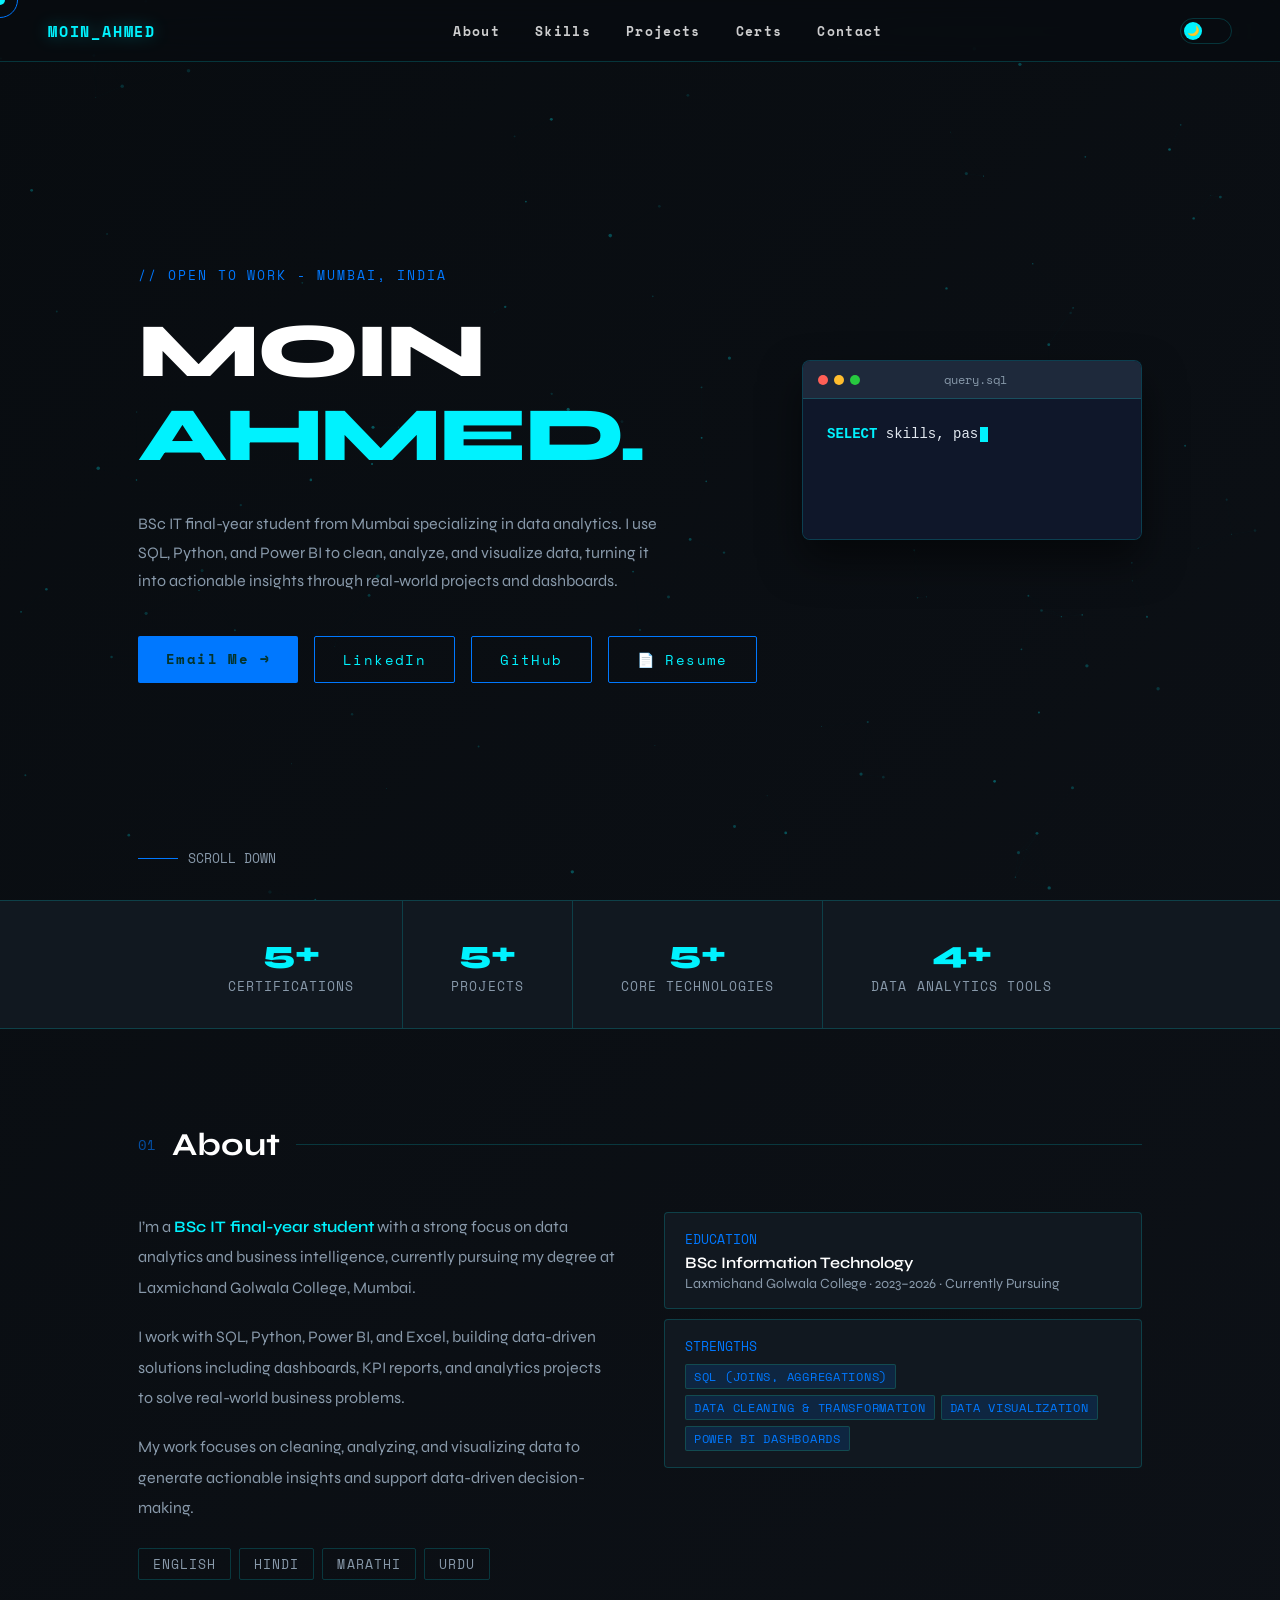
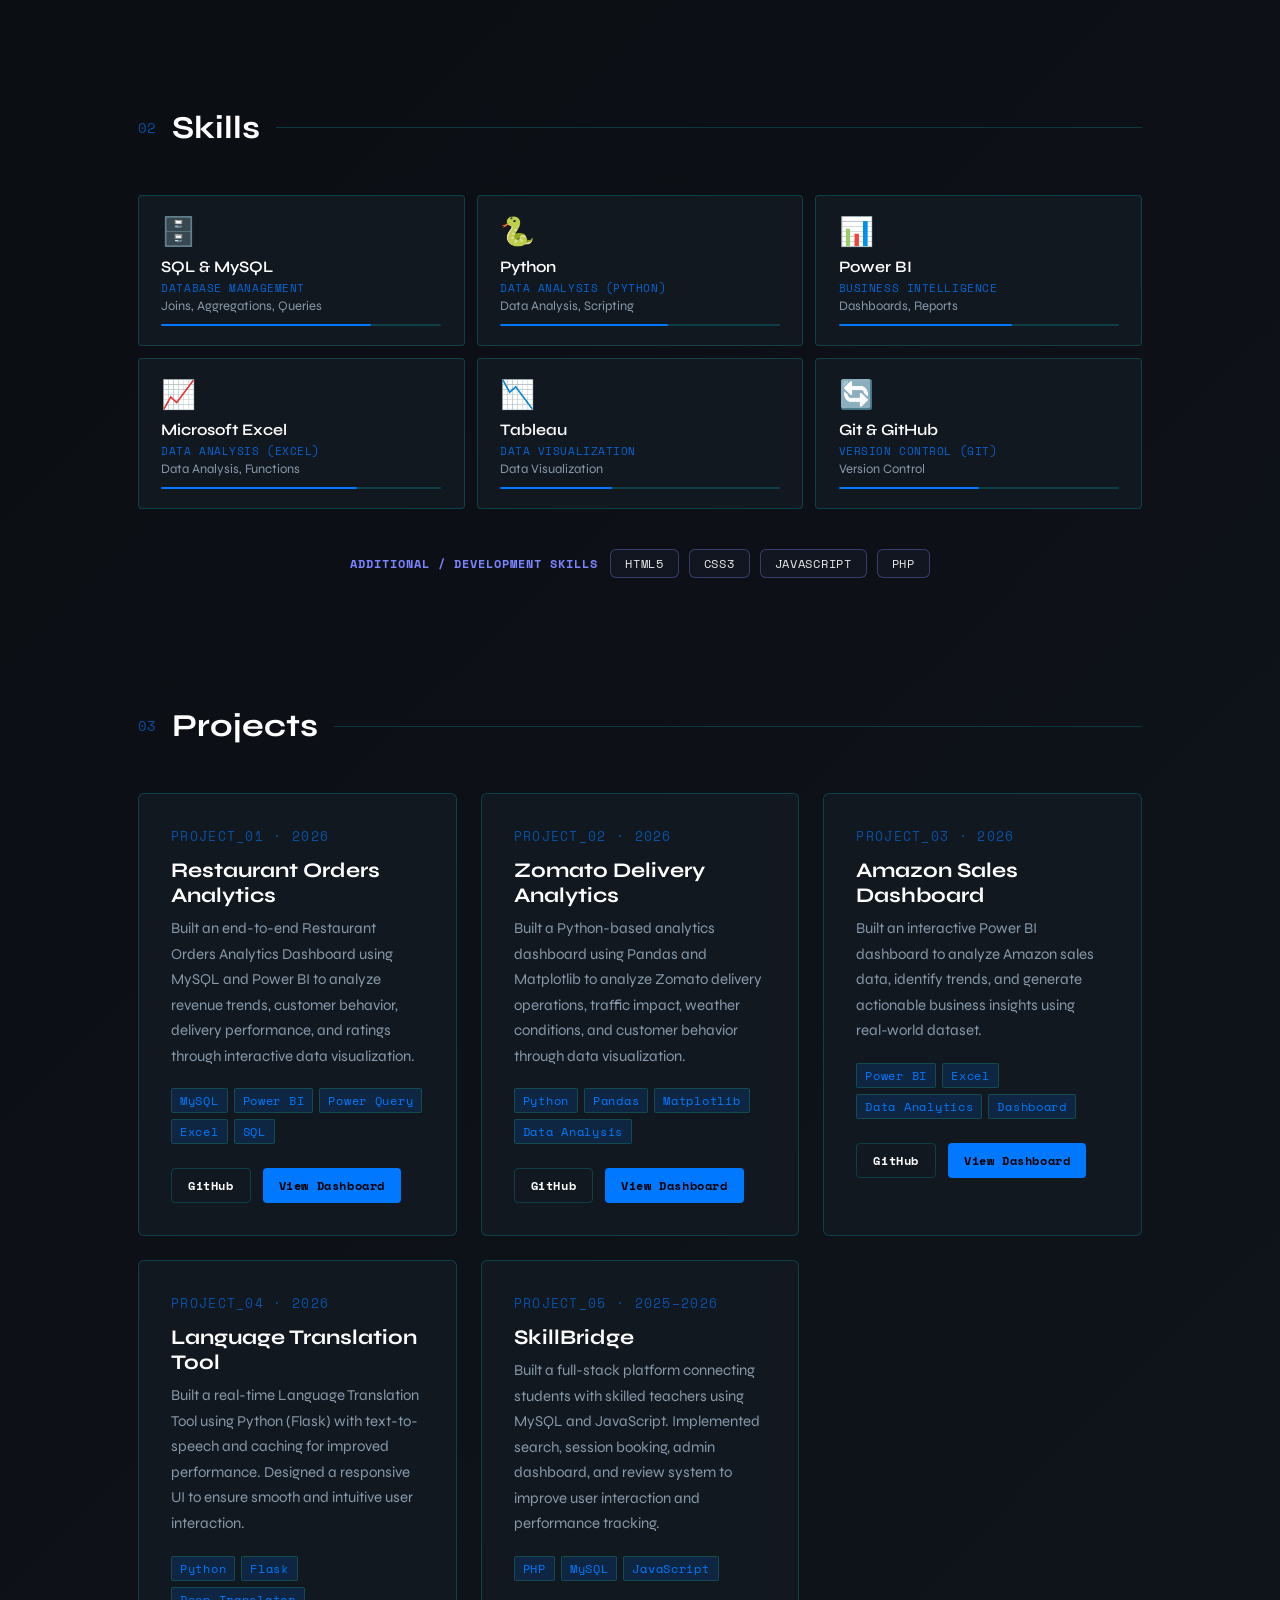
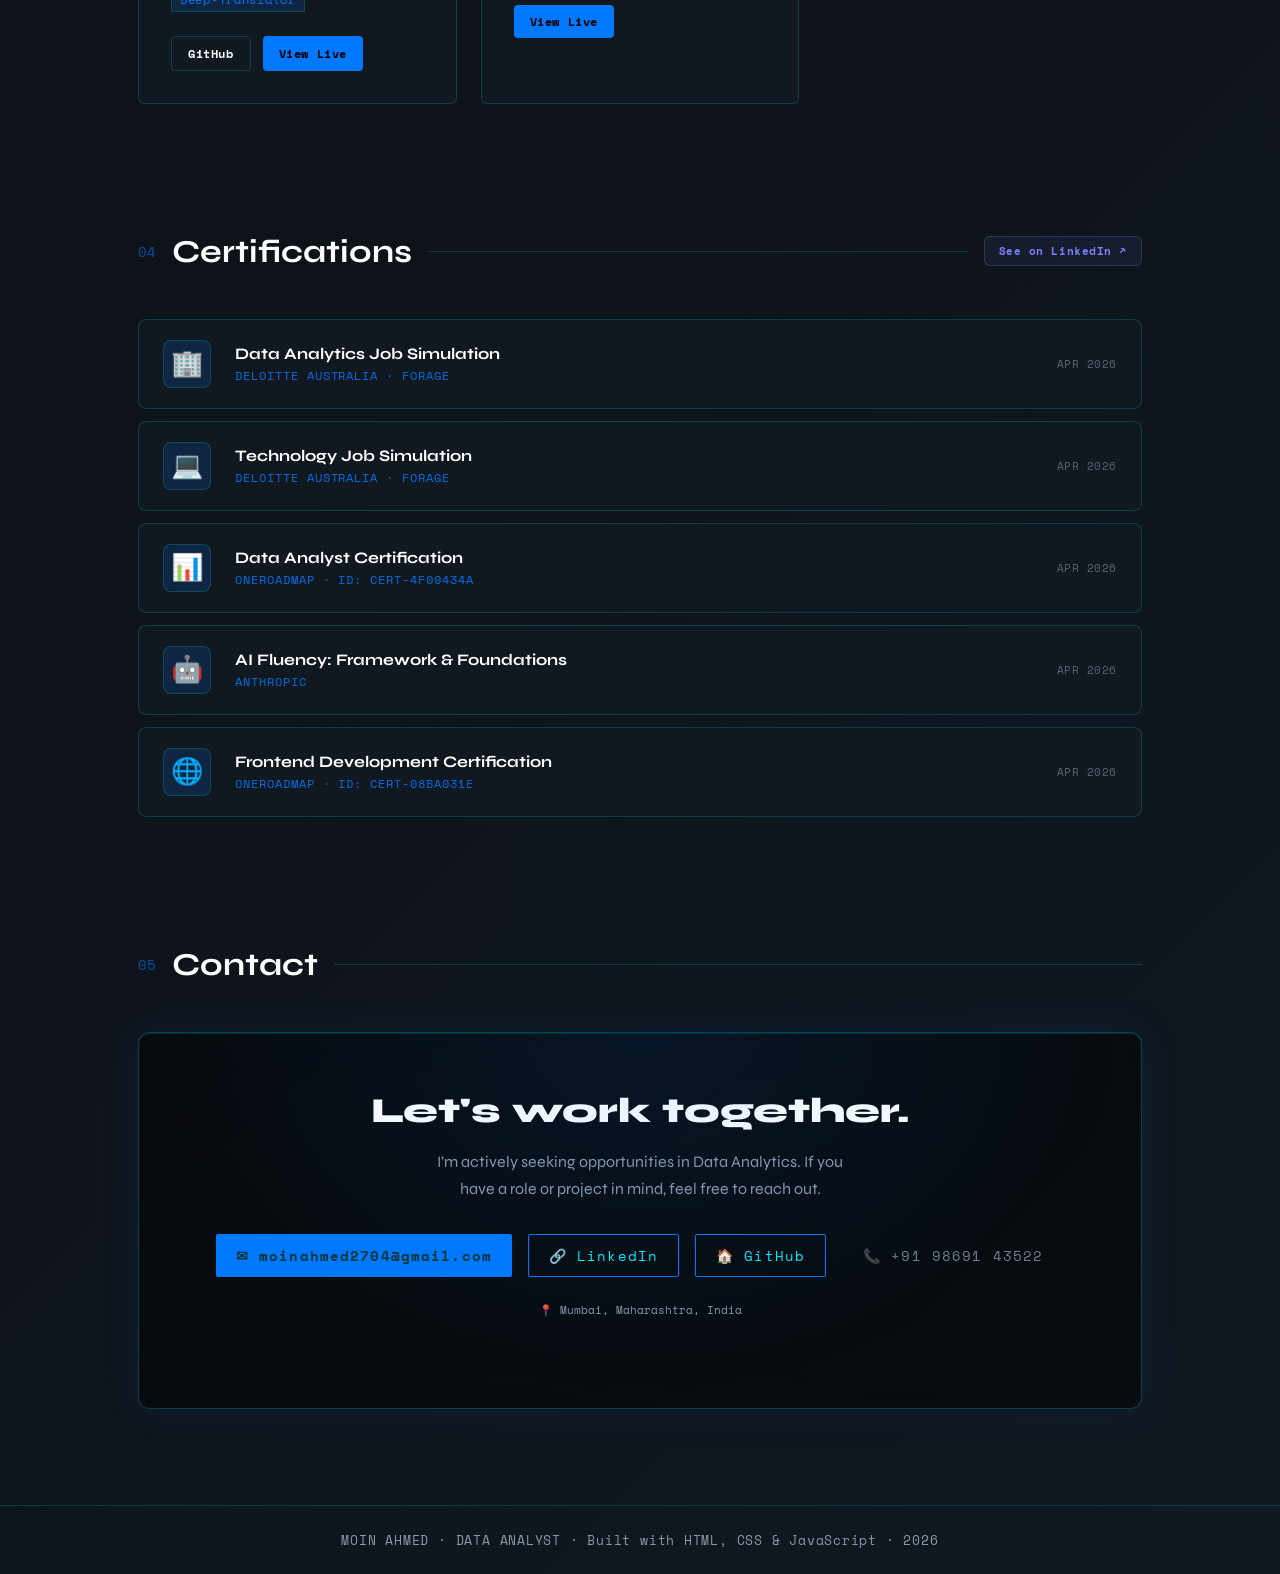
==== index.html @ 2f5081fa "Update index.html" ====
<!DOCTYPE html>
<html lang="en">

<head>
  <meta charset="UTF-8">
  <meta name="viewport" content="width=device-width, initial-scale=1.0">
  <meta name="description"
    content="Moin Ahmed – Data Analyst skilled in SQL, Python, Power BI & Excel. Explore real-world projects, dashboards, and data-driven insights.">
  <meta name="keywords" content="Data Analyst, SQL, Python, Power BI, Excel, Data Visualization, Mumbai">

  <!-- Open Graph / Social Media -->
  <meta property="og:title" content="Moin Ahmed – Data Analyst">
  <meta property="og:description" content="Portfolio showcasing SQL, Python, Power BI & Excel projects.">
  <meta property="og:image" content="your-image-link">
  <meta property="og:type" content="website">

  <link rel="icon"
    href="data:image/svg+xml,<svg xmlns=%22http://www.w3.org/2000/svg%22 viewBox=%220 0 100 100%22><text y=%22.9em%22 font-size=%2290%22>👨‍💻</text></svg>">
  <title>Moin Ahmed – Data Analyst</title>
  <link
    href="https://fonts.googleapis.com/css2?family=Space+Mono:wght@400;700&family=Syne:wght@400;500;600;700;800&display=swap"
    rel="stylesheet">
  <link rel="stylesheet" href="style.css">
</head>

<body>

  <canvas id="canvas"></canvas>
  <div class="cursor" id="cursor"></div>
  <div class="cursor-ring" id="cursorRing"></div>

  <nav>
    <a href="#" class="nav-logo">MOIN_AHMED</a>
    <ul class="nav-links">
      <li><a href="#about">About</a></li>
      <li><a href="#skills">Skills</a></li>
      <li><a href="#projects">Projects</a></li>
      <li><a href="#certs">Certs</a></li>
      <li><a href="#contact">Contact</a></li>
    </ul>
    <button class="theme-toggle" id="themeToggle" aria-label="Toggle theme" title="Toggle Day / Night">
      <div class="toggle-thumb" id="toggleThumb">🌙</div>
    </button>
  </nav>

  <!-- HERO -->
  <section style="position:relative;z-index:1;">
    <div class="hero">
      <div class="hero-tag">// OPEN TO WORK - MUMBAI, INDIA</div>
      <h1>
        <span class="glitch" data-text="MOIN">MOIN</span>
        <span class="line2">AHMED.</span>
      </h1>
      <p class="hero-bio">BSc IT final-year student from Mumbai specializing in data analytics. I use SQL, Python, and
        Power BI to clean, analyze, and visualize data, turning it into actionable insights through real-world projects
        and
        dashboards.</p>
      <div class="hero-actions">
        <a href="https://mail.google.com/mail/?view=cm&fs=1&to=moinahmed2704@gmail.com" target="_blank"
          class="btn-primary">Email Me →</a>
        <a href="https://linkedin.com/in/moin-ahmed27" target="_blank" class="btn-outline">LinkedIn</a>
        <a href="https://github.com/Moin-27" target="_blank" class="btn-outline">GitHub</a>
        <a href="Moin_Ahmed_Resume.pdf" download="Moin_Ahmed_Resume.pdf" id="downloadResume" class="btn-outline">📄
          Resume</a>

      </div>
      <div class="hero-scroll">
        <div class="scroll-line"></div>SCROLL DOWN
      </div>

      <div class="sql-card">
        <div class="sql-header">
          <div class="sql-dots">
            <span class="dot dot-r"></span>
            <span class="dot dot-y"></span>
            <span class="dot dot-g"></span>
          </div>
          <div class="sql-title">query.sql</div>
        </div>
        <div class="sql-body">
          <pre><code id="sqlCode"></code><span class="sql-cursor"></span></pre>
        </div>
      </div>
    </div>
  </section>

  <!-- STATS -->
  <div class="stats-bar">
    <div class="stat-item">
      <div class="stat-num"><span class="counter" data-target="5">0</span>+</div>
      <div class="stat-label">CERTIFICATIONS</div>
    </div>
    <div class="stat-item">
      <div class="stat-num"><span class="counter" data-target="5">0</span>+</div>
      <div class="stat-label">PROJECTS</div>
    </div>
    <div class="stat-item">
      <div class="stat-num"><span class="counter" data-target="5">0</span>+</div>
      <div class="stat-label">CORE TECHNOLOGIES</div>
    </div>
    <div class="stat-item">
      <div class="stat-num"><span class="counter" data-target="4">0</span>+</div>
      <div class="stat-label">DATA ANALYTICS TOOLS</div>
    </div>
  </div>

  <!-- ABOUT -->
  <section id="about">
    <div class="content-section">
      <div class="section-header reveal">
        <span class="section-num">01</span>
        <h2 class="section-title">About</h2>
        <div class="section-line"></div>
      </div>
      <div class="about-grid reveal reveal-delay-1">
        <div>
          <p style="color:var(--muted);line-height:1.9;font-size:16px;">I’m a <span
              style="color:var(--green-light);font-weight:600;">BSc IT final-year student</span> with a strong focus on
            data
            analytics and business intelligence, currently pursuing my degree at Laxmichand Golwala College, Mumbai.</p>
          <br>
          <p style="color:var(--muted);line-height:1.9;font-size:16px;">I work with SQL, Python, Power BI, and Excel,
            building data-driven solutions including dashboards, KPI reports, and analytics projects to solve real-world
            business problems.</p>
          <br>
          <p style="color:var(--muted);line-height:1.9;font-size:16px;">My work focuses on cleaning, analyzing, and
            visualizing data to generate actionable insights and support data-driven decision-making.</p>
          <div class="lang-wrap">
            <span class="lang-pill">ENGLISH</span>
            <span class="lang-pill">HINDI</span>
            <span class="lang-pill">MARATHI</span>
            <span class="lang-pill">URDU</span>
          </div>
        </div>
        <div style="display:flex;flex-direction:column;gap:10px;">
          <div
            style="background:var(--surface);border:0.5px solid var(--border);border-radius:4px;padding:1rem 1.25rem;">
            <div style="font-family:var(--mono);font-size:13px;color:var(--green);margin-bottom:4px;">EDUCATION</div>
            <div style="font-size:16px;font-weight:600;">BSc Information Technology</div>
            <div style="font-size:14px;color:var(--muted);margin-top:3px;">Laxmichand Golwala College · 2023–2026 ·
              Currently Pursuing</div>
          </div>
          <div
            style="background:var(--surface);border:0.5px solid var(--border);border-radius:4px;padding:1rem 1.25rem;">
            <div style="font-family:var(--mono);font-size:13px;color:var(--green);margin-bottom:8px;">STRENGTHS</div>
            <div style="display:flex;flex-wrap:wrap;gap:6px;">
              <span class="tag">SQL (JOINS, AGGREGATIONS)</span>
              <span class="tag">DATA CLEANING & TRANSFORMATION</span>
              <span class="tag">DATA VISUALIZATION</span>
              <span class="tag">POWER BI DASHBOARDS</span>
            </div>
          </div>
        </div>
      </div>
    </div>
  </section>

  <!-- SKILLS -->
  <section id="skills">
    <div class="content-section" style="padding-top:2rem;">
      <div class="section-header reveal">
        <span class="section-num">02</span>
        <h2 class="section-title">Skills</h2>
        <div class="section-line"></div>
      </div>
      <div class="skills-grid">
        <!-- CORE SKILLS -->
        <div class="skill-card reveal reveal-delay-1">
          <div class="skill-icon">🗄️</div>
          <div class="skill-name">SQL & MySQL</div>
          <div class="skill-type">DATABASE MANAGEMENT</div>
          <div class="skill-details">Joins, Aggregations, Queries</div>
          <div class="skill-bar">
            <div class="skill-fill" data-width="75"></div>
          </div>
        </div>
        <div class="skill-card reveal reveal-delay-2">
          <div class="skill-icon">🐍</div>
          <div class="skill-name">Python</div>
          <div class="skill-type">DATA ANALYSIS (PYTHON)</div>
          <div class="skill-details">Data Analysis, Scripting</div>
          <div class="skill-bar">
            <div class="skill-fill" data-width="60"></div>
          </div>
        </div>
        <div class="skill-card reveal reveal-delay-3">
          <div class="skill-icon">📊</div>
          <div class="skill-name">Power BI</div>
          <div class="skill-type">BUSINESS INTELLIGENCE</div>
          <div class="skill-details">Dashboards, Reports</div>
          <div class="skill-bar">
            <div class="skill-fill" data-width="62"></div>
          </div>
        </div>
        <div class="skill-card reveal reveal-delay-4">
          <div class="skill-icon">📈</div>
          <div class="skill-name">Microsoft Excel</div>
          <div class="skill-type">DATA ANALYSIS (EXCEL)</div>
          <div class="skill-details">Data Analysis, Functions</div>
          <div class="skill-bar">
            <div class="skill-fill" data-width="70"></div>
          </div>
        </div>

        <!-- TOOLS / SECONDARY -->
        <div class="skill-card reveal reveal-delay-1">
          <div class="skill-icon">📉</div>
          <div class="skill-name">Tableau</div>
          <div class="skill-type">DATA VISUALIZATION</div>
          <div class="skill-details">Data Visualization</div>
          <div class="skill-bar">
            <div class="skill-fill" data-width="40"></div>
          </div>
        </div>
        <div class="skill-card reveal reveal-delay-2">
          <div class="skill-icon">🔄</div>
          <div class="skill-name">Git & GitHub</div>
          <div class="skill-type">VERSION CONTROL (GIT)</div>
          <div class="skill-details">Version Control</div>
          <div class="skill-bar">
            <div class="skill-fill" data-width="50"></div>
          </div>
        </div>
      </div>

      <!-- ADDITIONAL SKILLS (Smart Positioning) -->
      <div class="additional-skills reveal reveal-delay-3">
        <div class="additional-title">ADDITIONAL / DEVELOPMENT SKILLS</div>
        <div class="additional-tags">
          <span class="tag">HTML5</span>
          <span class="tag">CSS3</span>
          <span class="tag">JAVASCRIPT</span>
          <span class="tag">PHP</span>
        </div>
      </div>
    </div>
  </section>

  <!-- PROJECTS -->
  <section id="projects">
    <div class="content-section" style="padding-top:2rem;">
      <div class="section-header reveal">
        <span class="section-num">03</span>
        <h2 class="section-title">Projects</h2>
        <div class="section-line"></div>
      </div>
      <div class="projects-grid">
        <!-- PROJECT 1 -->
        <div class="proj-card reveal reveal-delay-1"
          onclick="window.open('https://github.com/Moin-27/Restaurant-Orders-Analytics', '_blank')"
          style="cursor:pointer;">
          <div class="proj-arrow">↗</div>
          <div class="proj-num">PROJECT_01 · 2026</div>
          <div class="proj-title">Restaurant Orders Analytics</div>
          <div class="proj-desc">Built an end-to-end Restaurant Orders Analytics Dashboard using MySQL and Power BI to
            analyze revenue trends, customer behavior, delivery performance, and ratings through interactive data
            visualization.</div>
          <div class="proj-tags" style="margin-bottom: 1.5rem;">
            <span class="tag">MySQL</span>
            <span class="tag">Power BI</span>
            <span class="tag">Power Query</span>
            <span class="tag">Excel</span>
            <span class="tag">SQL</span>
          </div>
          <div class="proj-links">
            <a href="https://github.com/Moin-27/Restaurant-Orders-Analytics" target="_blank"
              class="proj-link-btn outline" onclick="event.stopPropagation()">GitHub</a>
            <a href="https://github.com/Moin-27/Restaurant-Orders-Analytics/blob/main/PDF/Restaurant_Dashboard.pdf"
              target="_blank" class="proj-link-btn" onclick="event.stopPropagation()">View Dashboard</a>
          </div>
        </div>

        <!-- PROJECT 2 -->
        <div class="proj-card reveal reveal-delay-2"
          onclick="window.open('https://github.com/Moin-27/Zomato-Delivery-Analytics', '_blank')"
          style="cursor:pointer;">
          <div class="proj-arrow">↗</div>
          <div class="proj-num">PROJECT_02 · 2026</div>
          <div class="proj-title">Zomato Delivery Analytics</div>
          <div class="proj-desc">Built a Python-based analytics dashboard using Pandas and Matplotlib to analyze
            Zomato delivery operations, traffic impact, weather conditions, and customer behavior through data
            visualization.</div>
          <div class="proj-tags" style="margin-bottom: 1.5rem;">
            <span class="tag">Python</span>
            <span class="tag">Pandas</span>
            <span class="tag">Matplotlib</span>
            <span class="tag">Data Analysis</span>
          </div>
          <div class="proj-links">
            <a href="https://github.com/Moin-27/Zomato-Delivery-Analytics" target="_blank" class="proj-link-btn outline"
              onclick="event.stopPropagation()">GitHub</a>
            <a href="https://github.com/Moin-27/Zomato-Delivery-Analytics/blob/main/Screenshots/dashboard_output.png"
              target="_blank" class="proj-link-btn" onclick="event.stopPropagation()">View Dashboard</a>
          </div>
        </div>

        <!-- PROJECT 3 -->
        <div class="proj-card reveal reveal-delay-3"
          onclick="window.open('https://github.com/Moin-27/Amazon-Sales-Powerbi-Dashboard', '_blank')"
          style="cursor:pointer;">
          <div class="proj-arrow">↗</div>
          <div class="proj-num">PROJECT_03 · 2026</div>
          <div class="proj-title">Amazon Sales Dashboard</div>
          <div class="proj-desc">Built an interactive Power BI dashboard to analyze Amazon sales data, identify trends,
            and generate actionable business insights using real-world dataset.</div>
          <div class="proj-tags" style="margin-bottom: 1.5rem;">
            <span class="tag">Power BI</span>
            <span class="tag">Excel</span>
            <span class="tag">Data Analytics</span>
            <span class="tag">Dashboard</span>
          </div>
          <div class="proj-links">
            <a href="https://github.com/Moin-27/Amazon-Sales-Powerbi-Dashboard" target="_blank"
              class="proj-link-btn outline" onclick="event.stopPropagation()">GitHub</a>
            <a href="https://github.com/Moin-27/Amazon-Sales-Powerbi-Dashboard/blob/main/dashboard.png" target="_blank"
              class="proj-link-btn" onclick="event.stopPropagation()">View Dashboard</a>
          </div>
        </div>

        <!-- PROJECT 4 -->
        <div class="proj-card reveal reveal-delay-4"
          onclick="window.open('https://language-translation-ps8x.onrender.com', '_blank')" style="cursor:pointer;">
          <div class="proj-arrow">↗</div>
          <div class="proj-num">PROJECT_04 · 2026</div>
          <div class="proj-title">Language Translation Tool</div>
          <div class="proj-desc">Built a real-time Language Translation Tool using Python (Flask) with text-to-speech
            and caching for improved performance. Designed a responsive UI to ensure smooth and intuitive user
            interaction.</div>
          <div class="proj-tags" style="margin-bottom: 1.5rem;">
            <span class="tag">Python</span>
            <span class="tag">Flask</span>
            <span class="tag">Deep-Translator</span>
          </div>
          <div class="proj-links">
            <a href="https://github.com/Moin-27/Language-Translation" target="_blank" class="proj-link-btn outline"
              onclick="event.stopPropagation()">GitHub</a>
            <a href="https://language-translation-ps8x.onrender.com" target="_blank" class="proj-link-btn"
              onclick="event.stopPropagation()">View Live</a>
          </div>
        </div>

        <!-- PROJECT 5 -->
        <div class="proj-card reveal reveal-delay-1" onclick="window.open('https://skillbridge.page.gd/', '_blank')"
          style="cursor:pointer;">
          <div class="proj-arrow">↗</div>
          <div class="proj-num">PROJECT_05 · 2025–2026</div>
          <div class="proj-title">SkillBridge</div>
          <div class="proj-desc">Built a full-stack platform connecting students with skilled teachers using MySQL and
            JavaScript. Implemented search, session booking, admin dashboard, and review system to improve user
            interaction and performance tracking.</div>
          <div class="proj-tags">
            <span class="tag">PHP</span>
            <span class="tag">MySQL</span>
            <span class="tag">JavaScript</span>
          </div>
          <div class="proj-links">
            <a href="https://skillbridge.page.gd/" target="_blank" class="proj-link-btn"
              onclick="event.stopPropagation()">View Live</a>
          </div>
        </div>
      </div>
    </div>
  </section>

  <!-- CERTIFICATIONS -->
  <section id="certs">
    <div class="content-section" style="padding-top:2rem;">
      <div class="section-header reveal">
        <span class="section-num">04</span>
        <h2 class="section-title">Certifications</h2>
        <div class="section-line"></div>
        <a href="https://www.linkedin.com/in/moin-ahmed27/details/certifications/" target="_blank"
          class="btn-linkedin">See on LinkedIn ↗</a>
      </div>
      <div class="certs-list">
        <div class="cert-item reveal reveal-delay-1"
          onclick="window.open('https://www.theforage.com/completion-certificates/9PBTqmSxAf6zZTseP/io9DzWKe3PTsiS6GG_9PBTqmSxAf6zZTseP_69d5e4f689ccbdef794604b8_1775628563746_completion_certificate.pdf', '_blank')">
          <div class="cert-badge">🏢</div>
          <div class="cert-info">
            <div class="cert-title">Data Analytics Job Simulation</div>
            <div class="cert-org">DELOITTE AUSTRALIA · FORAGE</div>
          </div>
          <div class="cert-date">APR 2026</div>
        </div>
        <div class="cert-item reveal reveal-delay-2"
          onclick="window.open('https://www.theforage.com/completion-certificates/9PBTqmSxAf6zZTseP/udmxiyHeqYQLkTPvf_9PBTqmSxAf6zZTseP_69d5e4f689ccbdef794604b8_1775718420364_completion_certificate.pdf', '_blank')">
          <div class="cert-badge">💻</div>
          <div class="cert-info">
            <div class="cert-title">Technology Job Simulation</div>
            <div class="cert-org">DELOITTE AUSTRALIA · FORAGE</div>
          </div>
          <div class="cert-date">APR 2026</div>
        </div>
        <div class="cert-item reveal reveal-delay-3"
          onclick="window.open('https://www.oneroadmap.io/skills/da/certificate/CERT-4F09434A', '_blank')">
          <div class="cert-badge">📊</div>
          <div class="cert-info">
            <div class="cert-title">Data Analyst Certification</div>
            <div class="cert-org">ONEROADMAP · ID: CERT-4F09434A</div>
          </div>
          <div class="cert-date">APR 2026</div>
        </div>
        <div class="cert-item reveal reveal-delay-4"
          onclick="window.open('https://verify.skilljar.com/c/47tuzkkgctey', '_blank')">
          <div class="cert-badge">🤖</div>
          <div class="cert-info">
            <div class="cert-title">AI Fluency: Framework & Foundations</div>
            <div class="cert-org">ANTHROPIC</div>
          </div>
          <div class="cert-date">APR 2026</div>
        </div>
        <div class="cert-item reveal reveal-delay-1"
          onclick="window.open('https://www.oneroadmap.io/skills/frontend/certificate/CERT-08BA031E', '_blank')">
          <div class="cert-badge">🌐</div>
          <div class="cert-info">
            <div class="cert-title">Frontend Development Certification</div>
            <div class="cert-org">ONEROADMAP · ID: CERT-08BA031E</div>
          </div>
          <div class="cert-date">APR 2026</div>
        </div>
      </div>
    </div>
  </section>

  <!-- CONTACT -->
  <section id="contact">
    <div class="content-section" style="padding-top:2rem;">
      <div class="section-header reveal">
        <span class="section-num">05</span>
        <h2 class="section-title">Contact</h2>
        <div class="section-line"></div>
      </div>
      <div class="contact-inner reveal reveal-delay-1">
        <h2>Let's work together.</h2>
        <p>I’m actively seeking opportunities in Data Analytics. If you have a role or project in mind, feel free to
          reach out.</p>
        <div class="contact-links">
          <a href="https://mail.google.com/mail/?view=cm&fs=1&to=moinahmed2704@gmail.com" target="_blank"
            class="contact-chip primary">✉ moinahmed2704@gmail.com</a>
          <a href="https://linkedin.com/in/moin-ahmed27" target="_blank" class="contact-chip outline">🔗 LinkedIn</a>
          <a href="https://github.com/Moin-27" target="_blank" class="contact-chip outline">🏠 GitHub</a>
          <a href="tel:+919869143522" class="contact-chip subtle">📞 +91 98691 43522</a>
        </div>
        <p style="margin-top:1.5rem;font-family:var(--mono);font-size:11px;color:var(--muted);">📍 Mumbai, Maharashtra,
          India</p>
      </div>
    </div>
  </section>

  <footer>MOIN AHMED · DATA ANALYST · Built with HTML, CSS & JavaScript · 2026</footer>

  <script src="script.js"></script>
</body>

</html>
---- style.css ----
:root {
      --bg: #080c10;
      --bg2: #0d1117;
      --surface: #111820;
      --nav-bg: rgba(8, 12, 16, 0.8);
      --contact-bg: rgba(0, 0, 0, 0.5);
      --contact-border: rgba(0, 242, 254, 0.25);
      --border: rgba(0, 242, 254, 0.18);
      --green: #0078ff;
      --green-light: #00f2fe;
      --green-dim: rgba(0, 120, 255, 0.15);
      --text: #ffffff;
      --muted: #8899aa;
      --accent: #00f2fe;
      --mono: 'Space Mono', monospace;
      --display: 'Syne', sans-serif;
    }

    [data-theme='light'] {
      --bg: #f5f0eb;
      --bg2: #ede8e1;
      --surface: #fdfaf7;
      --nav-bg: rgba(245, 240, 235, 0.92);
      --contact-bg: rgba(253, 250, 247, 0.85);
      --contact-border: rgba(99, 91, 255, 0.18);
      --border: rgba(99, 91, 255, 0.13);
      --green: #4338ca;
      --green-light: #6366f1;
      --green-dim: rgba(99, 102, 241, 0.1);
      --text: #1e1b2e;
      --muted: #5c5470;
      --accent: #6366f1;
    }

    [data-theme='light'] body {
      background: linear-gradient(160deg, #f5f0eb 0%, #ede8e1 50%, #e8e2f8 100%);
    }

    [data-theme='light'] .stat-num {
      color: var(--green-light);
    }

    [data-theme='light'] .glitch {
      color: #1e1b2e;
    }

    [data-theme='light'] .hero h1 .line2 {
      color: #6366f1;
    }

    [data-theme='light'] #canvas {
      opacity: 0.6;
    }

    [data-theme='light'] .cursor {
      mix-blend-mode: normal;
    }

    [data-theme='light'] .sql-card {
      background: #1a1625;
      border-color: rgba(99, 102, 241, 0.35);
      box-shadow: 0 20px 50px rgba(99, 91, 255, 0.18), 0 0 0 1px rgba(99, 102, 241, 0.12);
    }

    [data-theme='light'] .sql-header {
      background: #231e33;
      border-bottom-color: rgba(99, 102, 241, 0.25);
    }

    [data-theme='light'] .sql-title {
      color: #9d96c0;
    }

    [data-theme='light'] .sql-body {
      background: #1a1625;
      color: #e2dff5;
    }

    [data-theme='light'] .sql-keyword {
      color: #a78bfa;
    }

    [data-theme='light'] .sql-column {
      color: #e2dff5;
    }

    [data-theme='light'] .sql-table {
      color: #6ee7b7;
    }

    [data-theme='light'] .sql-string {
      color: #f9a8d4;
    }

    [data-theme='light'] .sql-cursor {
      background-color: #a78bfa;
    }

    [data-theme='light'] .contact-chip {
      background: var(--surface);
      color: var(--text);
    }

    [data-theme='light'] .theme-toggle {
      border-color: rgba(99, 91, 255, 0.35);
    }

    [data-theme='light'] .btn-primary {
      background: linear-gradient(135deg, #4338ca 0%, #6366f1 100%);
      color: #ffffff;
      box-shadow: 0 4px 18px rgba(99, 102, 241, 0.35);
    }

    [data-theme='light'] .btn-primary:hover {
      background: linear-gradient(135deg, #3730a3 0%, #4f46e5 100%);
      box-shadow: 0 6px 24px rgba(99, 102, 241, 0.5);
      transform: translateY(-3px);
    }

    [data-theme='light'] .btn-outline {
      color: #4338ca;
      border-color: rgba(67, 56, 202, 0.5);
      background: rgba(99, 102, 241, 0.06);
    }

    [data-theme='light'] .btn-outline:hover {
      background: rgba(99, 102, 241, 0.12);
      border-color: #6366f1;
      color: #4338ca;
    }

    [data-theme='light'] .contact-chip.primary {
      background: linear-gradient(135deg, #4338ca 0%, #6366f1 100%);
      color: #ffffff;
      border: none;
    }

    [data-theme='light'] .contact-chip.outline {
      color: #4338ca;
      border-color: rgba(67, 56, 202, 0.5);
      background: rgba(99, 102, 241, 0.04);
    }

    [data-theme='light'] .contact-chip.subtle {
      color: var(--muted);
      border-color: transparent;
      background: transparent;
    }

    /* --- THEME TOGGLE BUTTON --- */
    .theme-toggle {
      background: none;
      border: 1.5px solid var(--border);
      border-radius: 50px;
      width: 52px;
      height: 26px;
      cursor: pointer;
      position: relative;
      flex-shrink: 0;
      transition: border-color 0.3s, background 0.3s;
    }

    .theme-toggle .toggle-thumb {
      position: absolute;
      top: 3px;
      left: 3px;
      width: 18px;
      height: 18px;
      border-radius: 50%;
      background: var(--green-light);
      display: flex;
      align-items: center;
      justify-content: center;
      font-size: 10px;
      transition: transform 0.35s cubic-bezier(.4, 0, .2, 1), background 0.3s;
      line-height: 1;
    }

    [data-theme='light'] .theme-toggle .toggle-thumb {
      transform: translateX(26px);
      background: #6366f1;
    }

    *,
    *::before,
    *::after {
      box-sizing: border-box;
      margin: 0;
      padding: 0;
    }

    html {
      scroll-behavior: smooth;
    }

    body {
      background: linear-gradient(135deg, #080c10 0%, #0d1117 50%, #111820 100%);
      color: var(--text);
      font-family: var(--display);
      overflow-x: hidden;
      cursor: none;
    }

    .cursor {
      position: fixed;
      width: 10px;
      height: 10px;
      background: var(--green-light);
      border-radius: 50%;
      pointer-events: none;
      z-index: 9999;
      transform: translate(-50%, -50%);
      transition: width 0.3s, height 0.3s;
      mix-blend-mode: screen;
    }

    .cursor-ring {
      position: fixed;
      width: 36px;
      height: 36px;
      border: 1.5px solid var(--green);
      border-radius: 50%;
      pointer-events: none;
      z-index: 9998;
      transform: translate(-50%, -50%);
      transition: width 0.3s, height 0.3s;
    }

    #canvas {
      position: fixed;
      top: 0;
      left: 0;
      width: 100%;
      height: 100%;
      z-index: 0;
      pointer-events: none;
      opacity: 0.55;
    }

    nav {
      position: fixed;
      top: 0;
      left: 0;
      right: 0;
      z-index: 100;
      padding: 1.1rem 3rem;
      display: flex;
      justify-content: space-between;
      align-items: center;
      background: var(--nav-bg);
      backdrop-filter: blur(24px) saturate(180%);
      -webkit-backdrop-filter: blur(24px) saturate(180%);
      border-bottom: 1px solid var(--border);
      transition: background 0.4s, box-shadow 0.4s, border-color 0.4s;
    }

    .nav-logo {
      font-family: var(--mono);
      font-size: 15px;
      background: linear-gradient(90deg, var(--green-light), var(--accent));
      -webkit-background-clip: text;
      -webkit-text-fill-color: transparent;
      background-clip: text;
      letter-spacing: 0.12em;
      font-weight: 700;
      filter: drop-shadow(0 0 8px rgba(0, 242, 254, 0.3));
      transition: filter 0.3s;
      text-decoration: none;
    }

    [data-theme='light'] .nav-logo {
      background: linear-gradient(90deg, #4338ca, #6366f1);
      -webkit-background-clip: text;
      -webkit-text-fill-color: transparent;
      background-clip: text;
      filter: drop-shadow(0 0 6px rgba(99, 102, 241, 0.2));
    }

    .nav-links {
      display: flex;
      gap: 2.2rem;
      list-style: none;
      align-items: center;
    }

    .nav-links a {
      font-family: var(--mono);
      font-size: 13px;
      font-weight: 600;
      color: var(--text);
      text-decoration: none;
      letter-spacing: 0.1em;
      position: relative;
      padding-bottom: 4px;
      transition: color 0.3s;
      opacity: 0.8;
    }

    /* Animated underline on hover */
    .nav-links a::after {
      content: '';
      position: absolute;
      bottom: 0;
      left: 0;
      width: 0;
      height: 1.5px;
      background: linear-gradient(90deg, var(--green), var(--green-light));
      border-radius: 2px;
      transition: width 0.3s cubic-bezier(0.4, 0, 0.2, 1);
    }

    .nav-links a:hover {
      color: var(--green-light);
    }

    .nav-links a:hover::after,
    .nav-links a.active::after {
      width: 100%;
    }

    .nav-links a.active {
      color: var(--green-light);
    }

    [data-theme='light'] .nav-links a:hover,
    [data-theme='light'] .nav-links a.active {
      color: #4338ca;
    }

    section {
      position: relative;
      z-index: 1;
      scroll-margin-top: 100px;
    }

    .hero {
      min-height: 100vh;
      display: flex;
      flex-direction: column;
      justify-content: center;
      padding: 7rem 3rem 4rem;
      max-width: 1100px;
      margin: 0 auto;
      position: relative;
    }

    .hero-tag {
      font-family: var(--mono);
      font-size: 13px;
      color: var(--green);
      letter-spacing: 0.15em;
      margin-bottom: 1.5rem;
      opacity: 0;
      animation: fadeUp 0.8s 0.3s forwards;
    }

    .hero h1 {
      font-size: clamp(2.5rem, 6vw, 5rem);
      font-weight: 800;
      line-height: 1.1;
      letter-spacing: -0.03em;
      opacity: 0;
      animation: fadeUp 0.9s 0.5s forwards;
    }

    .hero h1 .line2 {
      color: #00f2fe;
      display: block;
    }

    .hero-bio {
      max-width: 520px;
      margin-top: 2rem;
      font-size: 16px;
      color: var(--muted);
      line-height: 1.8;
      opacity: 0;
      animation: fadeUp 0.9s 0.7s forwards;
    }

    .hero-actions {
      display: flex;
      gap: 1rem;
      margin-top: 2.5rem;
      opacity: 0;
      animation: fadeUp 0.9s 0.9s forwards;
      flex-wrap: wrap;
    }

    .btn-primary {
      font-family: var(--mono);
      font-size: 14px;
      letter-spacing: 0.1em;
      background: var(--green);
      color: #04342C;
      border: none;
      padding: 12px 28px;
      border-radius: 2px;
      cursor: none;
      transition: all 0.3s;
      font-weight: 700;
      text-decoration: none;
      display: inline-block;
    }

    .btn-primary:hover {
      background: var(--green-light);
      transform: translateY(-2px);
    }

    .btn-outline {
      font-family: var(--mono);
      font-size: 14px;
      letter-spacing: 0.1em;
      background: transparent;
      color: var(--green-light);
      border: 1px solid var(--green);
      padding: 12px 28px;
      border-radius: 2px;
      cursor: none;
      transition: all 0.3s;
      text-decoration: none;
      display: inline-block;
    }

    .btn-outline:hover {
      background: var(--green-dim);
      transform: translateY(-2px);
    }

    .hero-scroll {
      position: absolute;
      bottom: 2rem;
      left: 3rem;
      font-family: var(--mono);
      font-size: 13px;
      color: var(--muted);
      display: flex;
      align-items: center;
      gap: 10px;
      opacity: 0;
      animation: fadeUp 0.9s 1.2s forwards;
    }

    .scroll-line {
      width: 40px;
      height: 1px;
      background: var(--green);
      animation: scrollPulse 2s infinite;
    }

    @keyframes scrollPulse {

      0%,
      100% {
        opacity: 0.3
      }

      50% {
        opacity: 1
      }
    }

    .sql-card {
      position: absolute;
      right: 3rem;
      top: 50%;
      transform: translateY(-50%);
      background: #0f172a;
      border: 1px solid var(--border);
      border-radius: 8px;
      width: 340px;
      opacity: 0;
      animation: fadeInRight 0.9s 1s forwards;
      box-shadow: 0 20px 40px rgba(0, 0, 0, 0.5);
      overflow: hidden;
      z-index: 10;
    }

    @media(max-width:900px) {
      .sql-card {
        display: none;
      }
    }

    .sql-header {
      background: #1e293b;
      padding: 10px 15px;
      display: flex;
      align-items: center;
      border-bottom: 1px solid var(--border);
    }

    .sql-dots {
      display: flex;
      gap: 6px;
    }

    .dot {
      width: 10px;
      height: 10px;
      border-radius: 50%;
    }

    .dot-r {
      background: #ff5f56;
    }

    .dot-y {
      background: #ffbd2e;
    }

    .dot-g {
      background: #27c93f;
    }

    .sql-title {
      flex: 1;
      text-align: center;
      font-family: var(--mono);
      font-size: 12px;
      color: var(--muted);
      margin-right: 36px;
    }

    .sql-body {
      padding: 1.5rem;
      font-family: 'Fira Code', Consolas, Monaco, 'Andale Mono', 'Ubuntu Mono', monospace;
      font-size: 14px;
      line-height: 1.6;
      background: #0f172a;
      color: #e2e8f0;
      overflow-x: auto;
      min-height: 140px;
    }

    .sql-keyword {
      color: var(--green-light);
      font-weight: 600;
    }

    .sql-column {
      color: #e2e8f0;
    }

    .sql-table {
      color: var(--green);
    }

    .sql-string {
      color: #94a3b8;
    }

    .sql-cursor {
      display: inline-block;
      width: 8px;
      height: 15px;
      background-color: var(--green-light);
      vertical-align: middle;
      animation: sqlBlink 1s step-end infinite;
      margin-left: 2px;
    }

    @keyframes sqlBlink {

      0%,
      100% {
        opacity: 1;
      }

      50% {
        opacity: 0;
      }
    }

    .stats-bar {
      border-top: 0.5px solid var(--border);
      border-bottom: 0.5px solid var(--border);
      background: var(--surface);
      display: flex;
      justify-content: center;
      flex-wrap: wrap;
      position: relative;
      z-index: 1;
    }

    .stat-item {
      padding: 2rem 3rem;
      text-align: center;
      border-right: 0.5px solid var(--border);
      opacity: 0;
      transform: translateY(20px);
      transition: opacity 0.7s, transform 0.7s;
    }

    .stat-item:last-child {
      border-right: none;
    }

    .stat-num {
      font-size: 2rem;
      font-weight: 800;
      color: var(--green-light);
    }

    .stat-label {
      font-family: var(--mono);
      font-size: 13px;
      color: var(--muted);
      letter-spacing: 0.08em;
      margin-top: 4px;
    }

    .content-section {
      padding: 6rem 3rem;
      max-width: 1100px;
      margin: 0 auto;
    }

    .section-header {
      display: flex;
      align-items: center;
      gap: 1rem;
      margin-bottom: 3rem;
    }

    .section-num {
      font-family: var(--mono);
      font-size: 14px;
      color: var(--green);
      opacity: 0.6;
    }

    .section-title {
      font-size: 2rem;
      font-weight: 700;
    }

    .section-line {
      flex: 1;
      height: 0.5px;
      background: var(--border);
    }

    .skills-grid {
      display: grid;
      grid-template-columns: repeat(3, 1fr);
      gap: 12px;
    }

    @media(max-width: 900px) {
      .skills-grid {
        grid-template-columns: repeat(2, 1fr);
      }
    }

    @media(max-width: 500px) {
      .skills-grid {
        grid-template-columns: 1fr;
      }
    }

    .skill-card {
      background: var(--surface);
      border: 0.5px solid var(--border);
      border-radius: 4px;
      padding: 1.2rem 1.4rem;
      transition: all 0.3s;
      position: relative;
      overflow: hidden;
    }

    .skill-card::before {
      content: '';
      position: absolute;
      bottom: 0;
      left: 0;
      height: 2px;
      width: 0;
      background: var(--green);
      transition: width 0.4s;
    }

    .skill-card:hover {
      border-color: var(--green);
      transform: translateY(-5px);
      box-shadow: 0 10px 30px -15px rgba(29, 158, 117, 0.3);
    }

    .skill-card:hover::before {
      width: 100%;
    }

    .skill-icon {
      font-size: 28px;
      margin-bottom: 8px;
    }

    .skill-name {
      font-size: 16px;
      font-weight: 600;
    }

    .skill-type {
      font-family: var(--mono);
      font-size: 11px;
      color: var(--green);
      margin-top: 4px;
      letter-spacing: 0.05em;
      opacity: 0.8;
    }

    .skill-details {
      font-size: 13px;
      color: var(--muted);
      margin-top: 2px;
      margin-bottom: 8px;
    }

    .skill-bar {
      margin-top: 10px;
      height: 2px;
      background: var(--border);
      border-radius: 2px;
      overflow: hidden;
    }

    .skill-fill {
      height: 100%;
      background: var(--green);
      border-radius: 2px;
      width: 0;
      transition: width 1.2s ease;
    }

    /* ADDITIONAL SKILLS (Subtle/Inline Version) */
    .additional-skills {
      margin-top: 2.5rem;
      padding: 0;
      background: transparent;
      border: none;
      display: flex;
      justify-content: center;
      align-items: center;
      flex-wrap: wrap;
      gap: 12px;
    }

    .additional-title {
      font-family: var(--mono);
      font-size: 12px;
      font-weight: 700;
      color: #7c83ff;
      letter-spacing: 1px;
      text-transform: uppercase;
      opacity: 1;
    }

    .additional-tags {
      display: flex;
      flex-wrap: wrap;
      gap: 10px;
      align-items: center;
    }

    .additional-tags .tag {
      background: rgba(124, 131, 255, 0.05);
      border: 1px solid rgba(124, 131, 255, 0.4);
      padding: 5px 14px;
      border-radius: 6px;
      font-size: 12px;
      color: var(--text);
      transition: all 0.3s ease;
      opacity: 0.9;
    }

    .additional-tags .tag:hover {
      background: rgba(124, 131, 255, 0.15);
      color: #7c83ff;
      border-color: #7c83ff;
      transform: translateY(-2px);
      opacity: 1;
      box-shadow: 0 4px 12px rgba(124, 131, 255, 0.15);
    }

    @media(max-width: 768px) {
      .additional-skills {
        flex-direction: column;
        gap: 0.8rem;
        margin-top: 1.5rem;
      }
    }

    .projects-grid {
      display: grid;
      grid-template-columns: repeat(auto-fit, minmax(300px, 1fr));
      gap: 1.5rem;
    }

    @media(max-width:700px) {
      .projects-grid {
        grid-template-columns: 1fr;
      }
    }

    .proj-card {
      background: var(--surface);
      border: 0.5px solid var(--border);
      border-radius: 6px;
      padding: 2rem;
      position: relative;
      overflow: hidden;
      transition: all 0.4s;
    }

    .proj-card::after {
      content: '';
      position: absolute;
      inset: 0;
      background: linear-gradient(135deg, rgba(29, 158, 117, 0.05) 0%, transparent 60%);
      opacity: 0;
      transition: opacity 0.4s;
    }

    .proj-card:hover {
      border-color: var(--green);
      transform: translateY(-4px);
    }

    .proj-card:hover::after {
      opacity: 1;
    }

    .proj-num {
      font-family: var(--mono);
      font-size: 13px;
      color: var(--green);
      opacity: 0.6;
      margin-bottom: 0.75rem;
      letter-spacing: 0.1em;
    }

    .proj-title {
      font-size: 1.3rem;
      font-weight: 700;
      margin-bottom: 0.5rem;
    }

    .proj-desc {
      font-size: 15px;
      color: var(--muted);
      line-height: 1.7;
      margin-bottom: 1.2rem;
    }

    .proj-tags {
      display: flex;
      flex-wrap: wrap;
      gap: 6px;
    }

    .tag {
      font-family: var(--mono);
      font-size: 12px;
      letter-spacing: 0.06em;
      color: var(--green);
      background: var(--green-dim);
      border: 0.5px solid rgba(29, 158, 117, 0.3);
      padding: 3px 8px;
      border-radius: 2px;
    }

    .proj-arrow {
      position: absolute;
      top: 1.5rem;
      right: 1.5rem;
      color: var(--green);
      opacity: 0;
      transform: translate(-4px, 4px);
      transition: all 0.3s;
      font-size: 18px;
    }

    .proj-card:hover .proj-arrow {
      opacity: 1;
      transform: translate(0, 0);
    }

    .proj-links {
      display: flex;
      gap: 12px;
      margin-top: 1.5rem;
      position: relative;
      z-index: 2;
    }

    .proj-link-btn {
      font-family: var(--mono);
      font-size: 12px;
      letter-spacing: 0.05em;
      padding: 8px 16px;
      border-radius: 4px;
      text-decoration: none;
      transition: all 0.3s;
      background: var(--green);
      color: #000;
      font-weight: 700;
      display: inline-flex;
      align-items: center;
      gap: 6px;
    }

    .proj-link-btn.outline {
      background: transparent;
      border: 0.5px solid var(--border);
      color: var(--text);
    }

    .proj-link-btn:hover {
      transform: translateY(-2px);
      box-shadow: 0 5px 15px rgba(29, 158, 117, 0.2);
    }

    .proj-link-btn.outline:hover {
      border-color: var(--green);
      color: var(--green-light);
    }

    [data-theme='light'] .proj-link-btn {
      background: #6366f1;
      color: white;
    }

    [data-theme='light'] .proj-link-btn.outline {
      background: transparent;
      color: var(--text);
      border-color: var(--border);
    }

    [data-theme='light'] .proj-link-btn.outline:hover {
      border-color: #6366f1;
      color: #6366f1;
    }

    .certs-list {
      display: flex;
      flex-direction: column;
      gap: 12px;
    }

    .btn-linkedin {
      display: inline-flex;
      align-items: center;
      gap: 5px;
      padding: 6px 14px;
      background: rgba(124, 131, 255, 0.08);
      border: 1px solid rgba(124, 131, 255, 0.25);
      color: #7c83ff;
      border-radius: 6px;
      font-family: var(--mono);
      font-size: 11px;
      font-weight: 600;
      text-decoration: none;
      transition: all 0.3s ease;
      flex-shrink: 0;
      letter-spacing: 0.05em;
    }

    .btn-linkedin:hover {
      background: rgba(124, 131, 255, 0.18);
      border-color: #7c83ff;
      transform: translateY(-1px);
    }

    [data-theme='light'] .btn-linkedin {
      background: rgba(99, 102, 241, 0.1);
      border-color: rgba(99, 102, 241, 0.3);
      color: #4338ca;
    }

    [data-theme='light'] .btn-linkedin:hover {
      background: rgba(99, 102, 241, 0.2);
    }

    .cert-item {
      background: var(--surface);
      border: 0.5px solid var(--border);
      border-radius: 8px;
      padding: 1.25rem 1.5rem;
      display: flex;
      align-items: center;
      gap: 1.5rem;
      transition: all 0.3s cubic-bezier(0.4, 0, 0.2, 1);
      position: relative;
      overflow: hidden;
      cursor: pointer;
    }

    .cert-item::before {
      content: '';
      position: absolute;
      left: 0;
      top: 0;
      bottom: 0;
      width: 4px;
      background: var(--green);
      transform: scaleY(0);
      transition: transform 0.3s ease;
      transform-origin: bottom;
    }

    .cert-item:hover {
      border-color: var(--green);
      transform: translateY(-4px);
      background: rgba(124, 131, 255, 0.04);
      box-shadow: 0 10px 30px -10px rgba(0, 0, 0, 0.5);
    }

    .cert-item:hover::before {
      transform: scaleY(1);
    }

    .cert-badge {
      width: 48px;
      height: 48px;
      border-radius: 8px;
      background: var(--green-dim);
      border: 1px solid var(--border);
      display: flex;
      align-items: center;
      justify-content: center;
      font-size: 26px;
      flex-shrink: 0;
      transition: transform 0.3s ease;
    }

    .cert-item:hover .cert-badge {
      transform: scale(1.1);
      border-color: var(--green);
    }

    .cert-info {
      flex: 1;
    }

    .cert-title {
      font-size: 16px;
      font-weight: 700;
      margin-bottom: 4px;
      color: var(--text);
    }

    .cert-org {
      font-family: var(--mono);
      font-size: 12px;
      color: var(--green);
      letter-spacing: 0.08em;
      opacity: 0.9;
    }

    .cert-date {
      font-family: var(--mono);
      font-size: 11px;
      color: var(--muted);
      opacity: 0.6;
      letter-spacing: 0.05em;
    }

    .contact-inner {
      background: var(--contact-bg);
      border: 1px solid var(--contact-border);
      border-radius: 12px;
      padding: 3.5rem;
      text-align: center;
      position: relative;
      overflow: hidden;
      backdrop-filter: blur(20px);
      box-shadow: 0 0 40px rgba(0, 120, 255, 0.1), inset 0 1px 0 rgba(0, 242, 254, 0.15);
    }

    .contact-inner::before {
      content: '';
      position: absolute;
      inset: 0;
      background: radial-gradient(ellipse at 50% 0%, rgba(0, 120, 255, 0.1) 0%, transparent 70%);
      pointer-events: none;
    }

    .contact-inner h2 {
      font-size: 2.2rem;
      font-weight: 800;
      margin-bottom: 1rem;
    }

    .contact-inner p {
      color: var(--muted);
      font-size: 16px;
      line-height: 1.7;
      margin-bottom: 2rem;
      max-width: 440px;
      margin-left: auto;
      margin-right: auto;
    }

    .contact-links {
      display: flex;
      gap: 1rem;
      justify-content: center;
      flex-wrap: wrap;
    }

    .contact-chip {
      font-family: var(--mono);
      font-size: 14px;
      letter-spacing: 0.08em;
      color: var(--text);
      background: var(--bg);
      border: 0.5px solid var(--border);
      padding: 10px 20px;
      border-radius: 2px;
      text-decoration: none;
      transition: all 0.3s;
      display: flex;
      align-items: center;
      gap: 8px;
    }

    .contact-chip:hover {
      border-color: var(--green);
      color: var(--green-light);
      transform: translateY(-2px);
    }

    /* Contact Hierarchy */
    .contact-chip.primary {
      background: var(--green);
      color: #04342C;
      border: none;
      font-weight: 700;
    }

    .contact-chip.primary:hover {
      background: var(--green-light);
      box-shadow: 0 4px 20px rgba(0, 242, 254, 0.2);
    }

    .contact-chip.outline {
      background: transparent;
      border: 1px solid var(--green);
      color: var(--green-light);
    }

    .contact-chip.outline:hover {
      background: var(--green-dim);
    }

    .contact-chip.subtle {
      background: transparent;
      border: 1px solid transparent;
      color: var(--muted);
      opacity: 0.8;
    }

    .contact-chip.subtle:hover {
      color: var(--text);
      background: var(--surface);
      opacity: 1;
      border-color: var(--border);
    }

    footer {
      border-top: 0.5px solid var(--border);
      padding: 1.5rem 3rem;
      text-align: center;
      font-family: var(--mono);
      font-size: 13px;
      color: var(--muted);
      position: relative;
      z-index: 1;
      letter-spacing: 0.06em;
    }

    .reveal {
      opacity: 0;
      transform: translateY(30px);
      transition: opacity 1s cubic-bezier(0.22, 1, 0.36, 1), transform 1s cubic-bezier(0.22, 1, 0.36, 1);
    }

    .reveal.visible {
      opacity: 1;
      transform: translateY(0);
    }

    .reveal-delay-1 {
      transition-delay: 0.1s;
    }

    .reveal-delay-2 {
      transition-delay: 0.2s;
    }

    .reveal-delay-3 {
      transition-delay: 0.3s;
    }

    .reveal-delay-4 {
      transition-delay: 0.4s;
    }

    @keyframes fadeUp {
      from {
        opacity: 0;
        transform: translateY(24px)
      }

      to {
        opacity: 1;
        transform: none
      }
    }

    @keyframes fadeInRight {
      from {
        opacity: 0;
        transform: translateX(24px) translateY(-50%)
      }

      to {
        opacity: 1;
        transform: translateX(0) translateY(-50%)
      }
    }

    .glitch {
      position: relative;
      display: inline-block;
      color: #ffffff;
    }

    .lang-wrap {
      display: flex;
      flex-wrap: wrap;
      gap: 8px;
      margin-top: 1.5rem;
    }

    .lang-pill {
      font-family: var(--mono);
      font-size: 13px;
      letter-spacing: 0.08em;
      color: var(--muted);
      border: 0.5px solid var(--border);
      padding: 5px 14px;
      border-radius: 2px;
    }

    ::-webkit-scrollbar {
      width: 4px;
    }

    ::-webkit-scrollbar-track {
      background: var(--bg);
    }

    ::-webkit-scrollbar-thumb {
      background: var(--green);
    }

    .about-grid {
      display: grid;
      grid-template-columns: 1fr 1fr;
      gap: 3rem;
      align-items: start;
    }

    @media(max-width:768px) {

      body,
      .btn-primary,
      .btn-outline {
        cursor: auto !important;
      }

      .cursor,
      .cursor-ring {
        display: none !important;
      }

      /* --- NAV: Stack on mobile --- */
      nav {
        padding: 0.8rem 1.2rem;
        flex-wrap: wrap;
        gap: 0.5rem;
      }

      .nav-logo {
        font-size: 13px;
      }

      .nav-links {
        order: 3;
        width: 100%;
        justify-content: center;
        gap: 1rem;
        border-top: 1px solid var(--border);
        padding-top: 0.5rem;
      }

      .nav-links a {
        font-size: 11px;
        letter-spacing: 0.06em;
      }

      .theme-toggle {
        width: 44px;
        height: 22px;
      }

      .theme-toggle .toggle-thumb {
        width: 15px;
        height: 15px;
        font-size: 8px;
      }

      [data-theme='light'] .theme-toggle .toggle-thumb {
        transform: translateX(22px);
      }

      /* --- HERO --- */
      .hero {
        padding: 7rem 1.2rem 3rem;
        min-height: auto;
      }

      .hero-tag {
        font-size: 11px;
      }

      .hero h1 {
        font-size: clamp(2rem, 10vw, 3rem);
      }

      .hero-bio {
        font-size: 14px;
        line-height: 1.7;
      }

      .hero-actions {
        gap: 0.6rem;
      }

      .btn-primary,
      .btn-outline {
        font-size: 12px;
        padding: 10px 18px;
      }

      .hero-scroll {
        left: 1.2rem;
        font-size: 11px;
      }

      /* --- STATS --- */
      .stats-bar {
        flex-wrap: wrap;
      }

      .stat-item {
        padding: 1.2rem 1.5rem;
        flex: 1 1 45%;
      }

      .stat-item:nth-child(2) {
        border-right: none;
      }

      .stat-num {
        font-size: 1.5rem;
      }

      .stat-label {
        font-size: 10px;
      }

      /* --- CONTENT SECTIONS --- */
      .content-section {
        padding: 3rem 1.2rem;
      }

      .section-title {
        font-size: 1.5rem;
      }

      .section-num {
        font-size: 12px;
      }

      /* --- ABOUT --- */
      .about-grid {
        grid-template-columns: 1fr;
        gap: 1.5rem;
      }

      /* --- SKILLS --- */
      .skills-grid {
        grid-template-columns: 1fr;
        gap: 10px;
      }

      .skill-card {
        padding: 1rem 1.2rem;
      }

      /* --- PROJECTS --- */
      .projects-grid {
        grid-template-columns: 1fr;
        gap: 1rem;
      }

      .proj-card {
        padding: 1.5rem;
      }

      .proj-desc {
        font-size: 14px;
        line-height: 1.6;
      }

      /* --- CERTIFICATIONS --- */
      .section-header {
        flex-wrap: wrap;
        gap: 0.6rem;
      }

      .btn-linkedin {
        width: 100%;
        justify-content: center;
        margin-top: 0.3rem;
      }

      .cert-item {
        padding: 1rem 1.2rem;
        gap: 1rem;
      }

      .cert-badge {
        width: 40px;
        height: 40px;
        font-size: 20px;
      }

      .cert-title {
        font-size: 14px;
      }

      .cert-org {
        font-size: 10px;
      }

      .cert-date {
        font-size: 10px;
        white-space: nowrap;
      }

      /* --- CONTACT --- */
      .contact-inner {
        padding: 2rem 1.2rem;
      }

      .contact-inner h2 {
        font-size: 1.6rem;
      }

      .contact-inner p {
        font-size: 14px;
      }

      .contact-links {
        flex-direction: column;
        align-items: center;
        gap: 0.6rem;
      }

      .contact-chip {
        width: 100%;
        justify-content: center;
        font-size: 12px;
        padding: 10px 16px;
      }

      /* --- FOOTER --- */
      footer {
        padding: 1.2rem 1rem;
        font-size: 10px;
        letter-spacing: 0.03em;
      }
    }
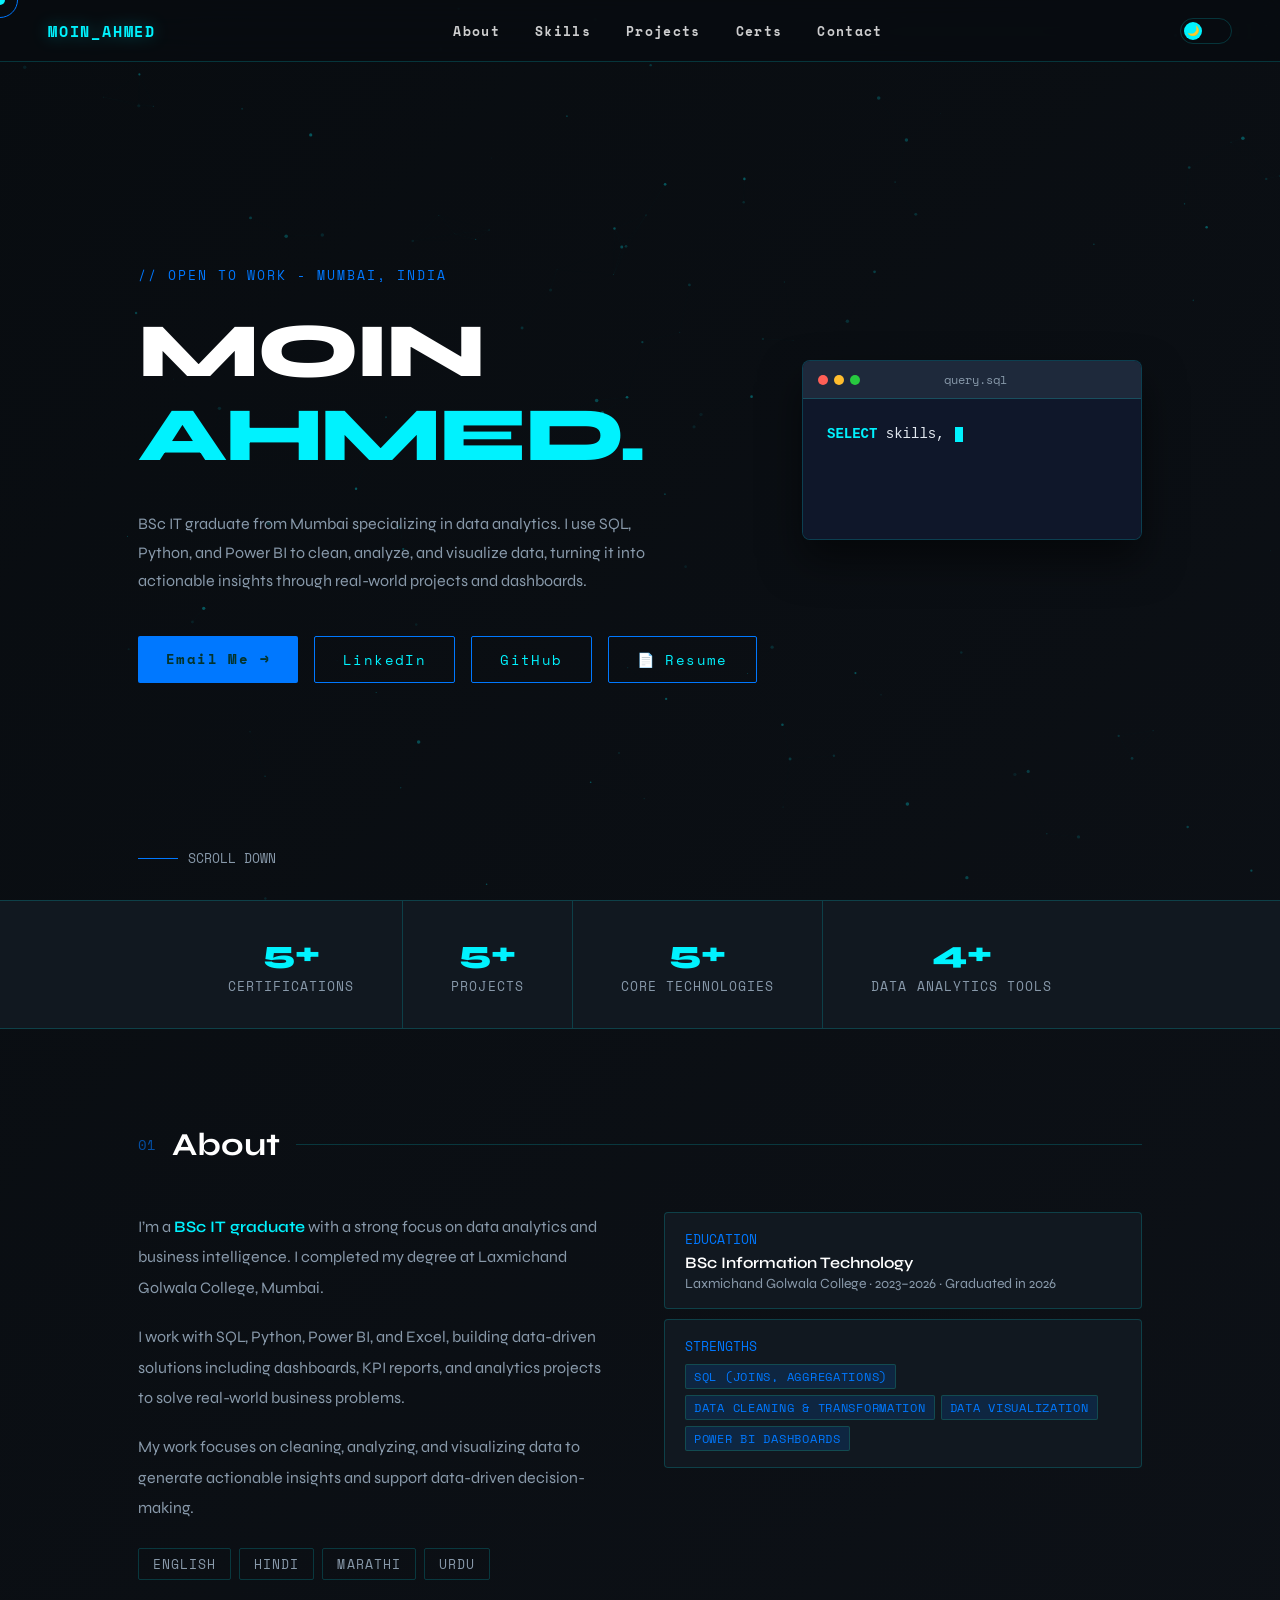
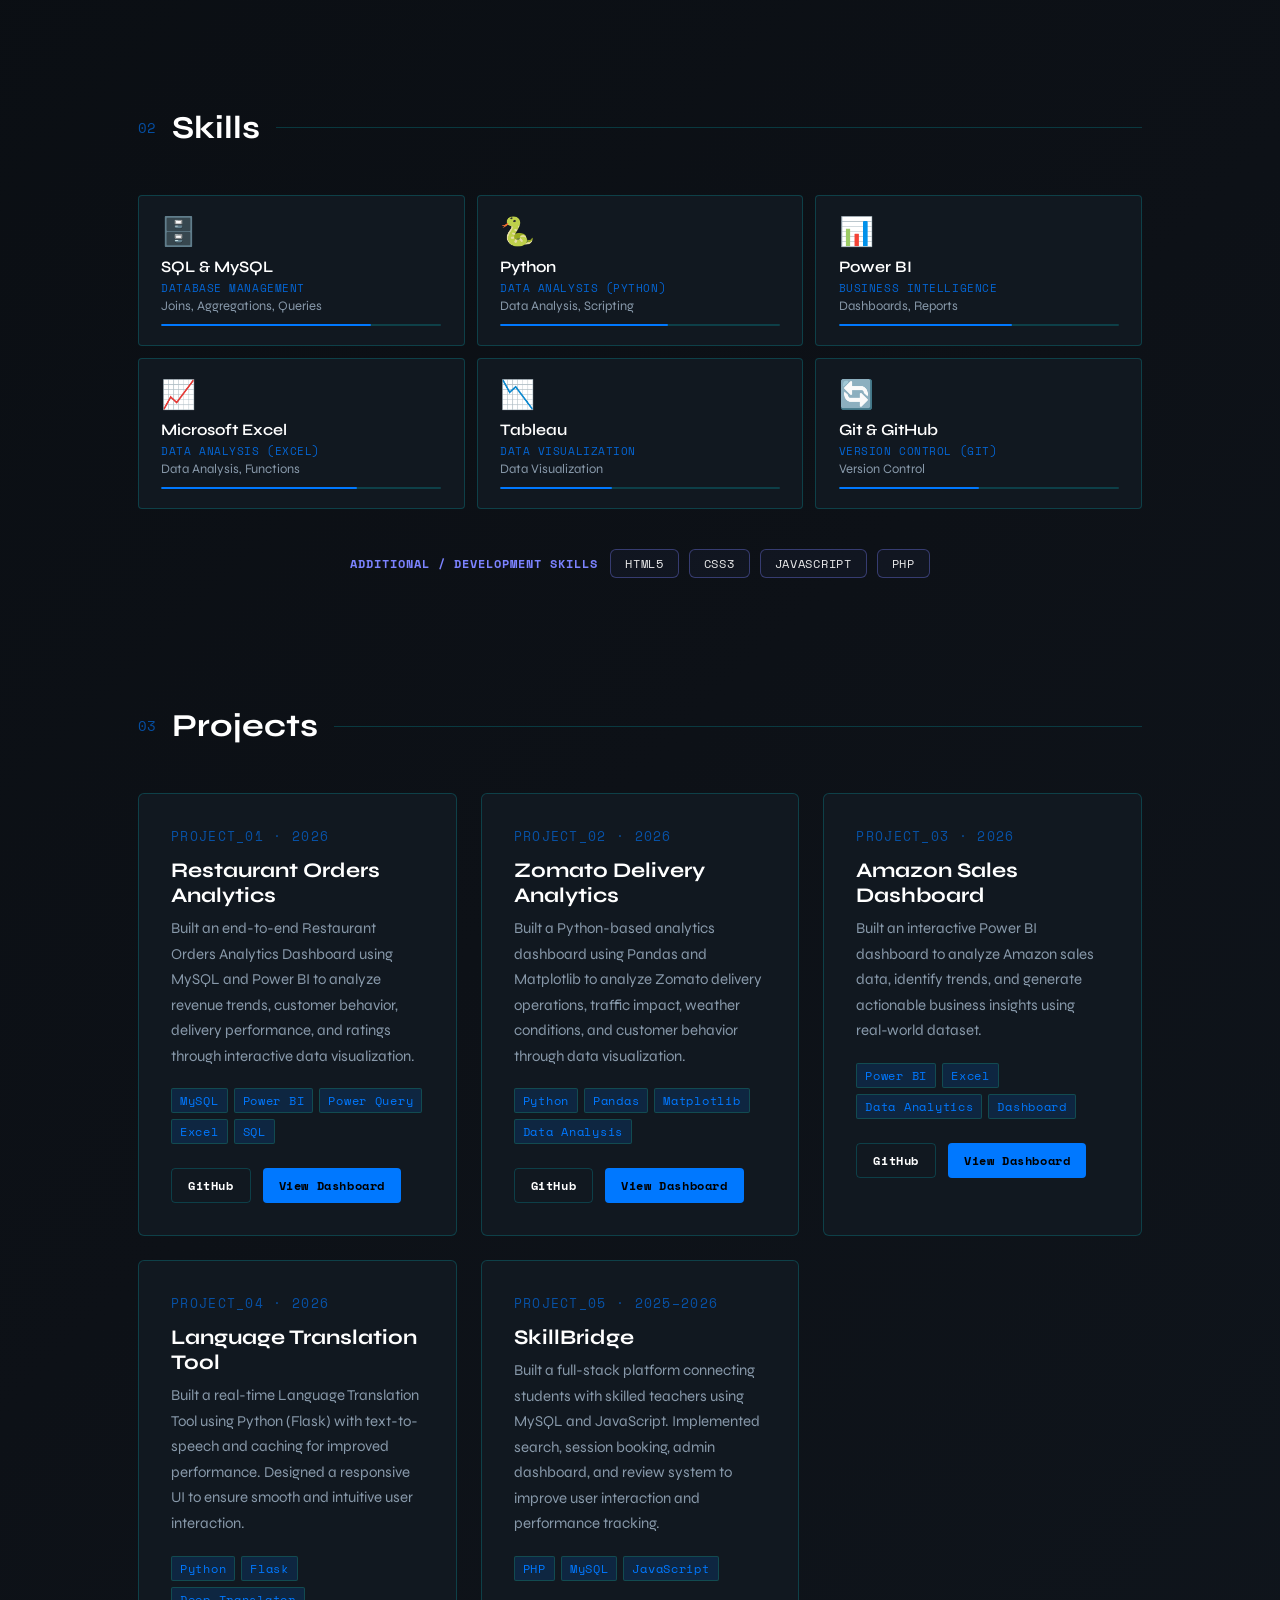
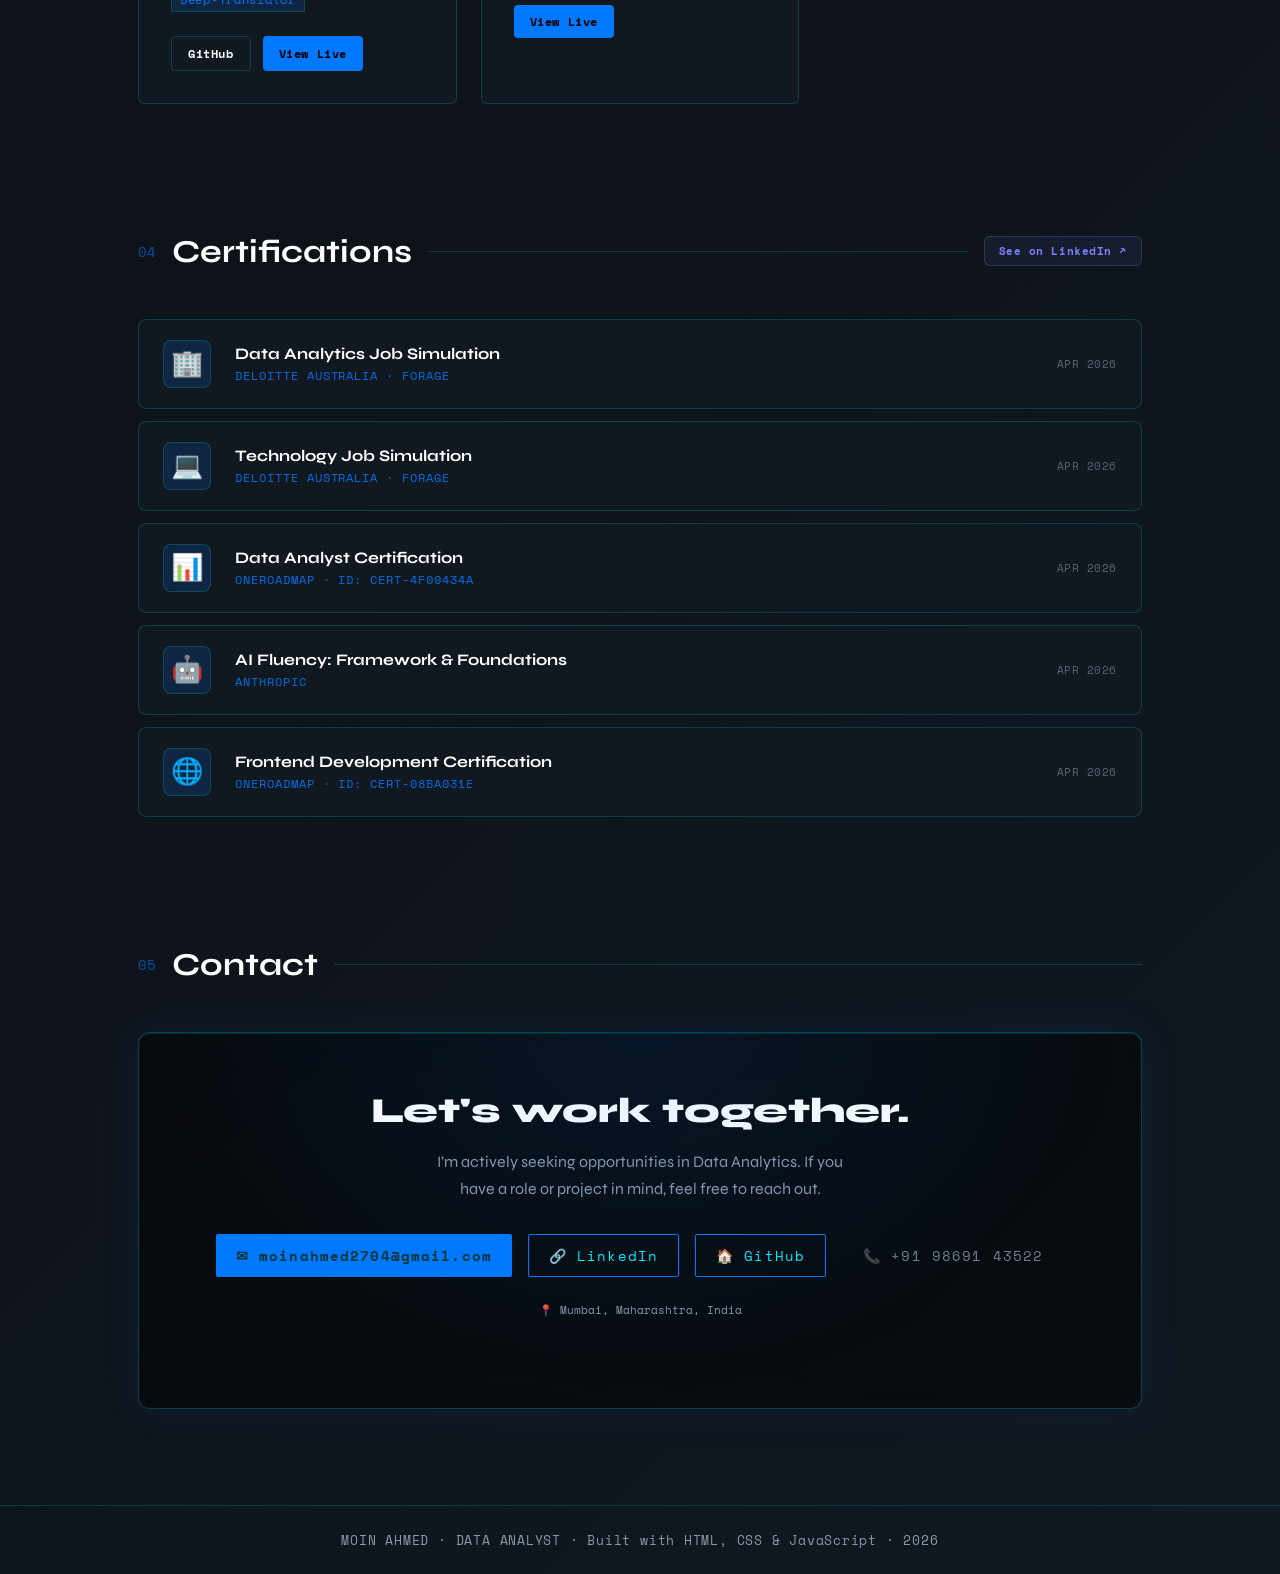
==== commit 2e55c746: "Update index.html" ====
--- a/index.html
+++ b/index.html
@@ -51,7 +51,7 @@
         <span class="glitch" data-text="MOIN">MOIN</span>
         <span class="line2">AHMED.</span>
       </h1>
-      <p class="hero-bio">BSc IT final-year student from Mumbai specializing in data analytics. I use SQL, Python, and
+      <p class="hero-bio">BSc IT graduate from Mumbai specializing in data analytics. I use SQL, Python, and
         Power BI to clean, analyze, and visualize data, turning it into actionable insights through real-world projects
         and
         dashboards.</p>
@@ -115,9 +115,9 @@
       <div class="about-grid reveal reveal-delay-1">
         <div>
           <p style="color:var(--muted);line-height:1.9;font-size:16px;">I’m a <span
-              style="color:var(--green-light);font-weight:600;">BSc IT final-year student</span> with a strong focus on
+              style="color:var(--green-light);font-weight:600;">BSc IT graduate</span> with a strong focus on
             data
-            analytics and business intelligence, currently pursuing my degree at Laxmichand Golwala College, Mumbai.</p>
+            analytics and business intelligence. I completed my degree at Laxmichand Golwala College, Mumbai.</p>
           <br>
           <p style="color:var(--muted);line-height:1.9;font-size:16px;">I work with SQL, Python, Power BI, and Excel,
             building data-driven solutions including dashboards, KPI reports, and analytics projects to solve real-world
@@ -138,7 +138,7 @@
             <div style="font-family:var(--mono);font-size:13px;color:var(--green);margin-bottom:4px;">EDUCATION</div>
             <div style="font-size:16px;font-weight:600;">BSc Information Technology</div>
             <div style="font-size:14px;color:var(--muted);margin-top:3px;">Laxmichand Golwala College · 2023–2026 ·
-              Currently Pursuing</div>
+              Graduated in 2026</div>
           </div>
           <div
             style="background:var(--surface);border:0.5px solid var(--border);border-radius:4px;padding:1rem 1.25rem;">
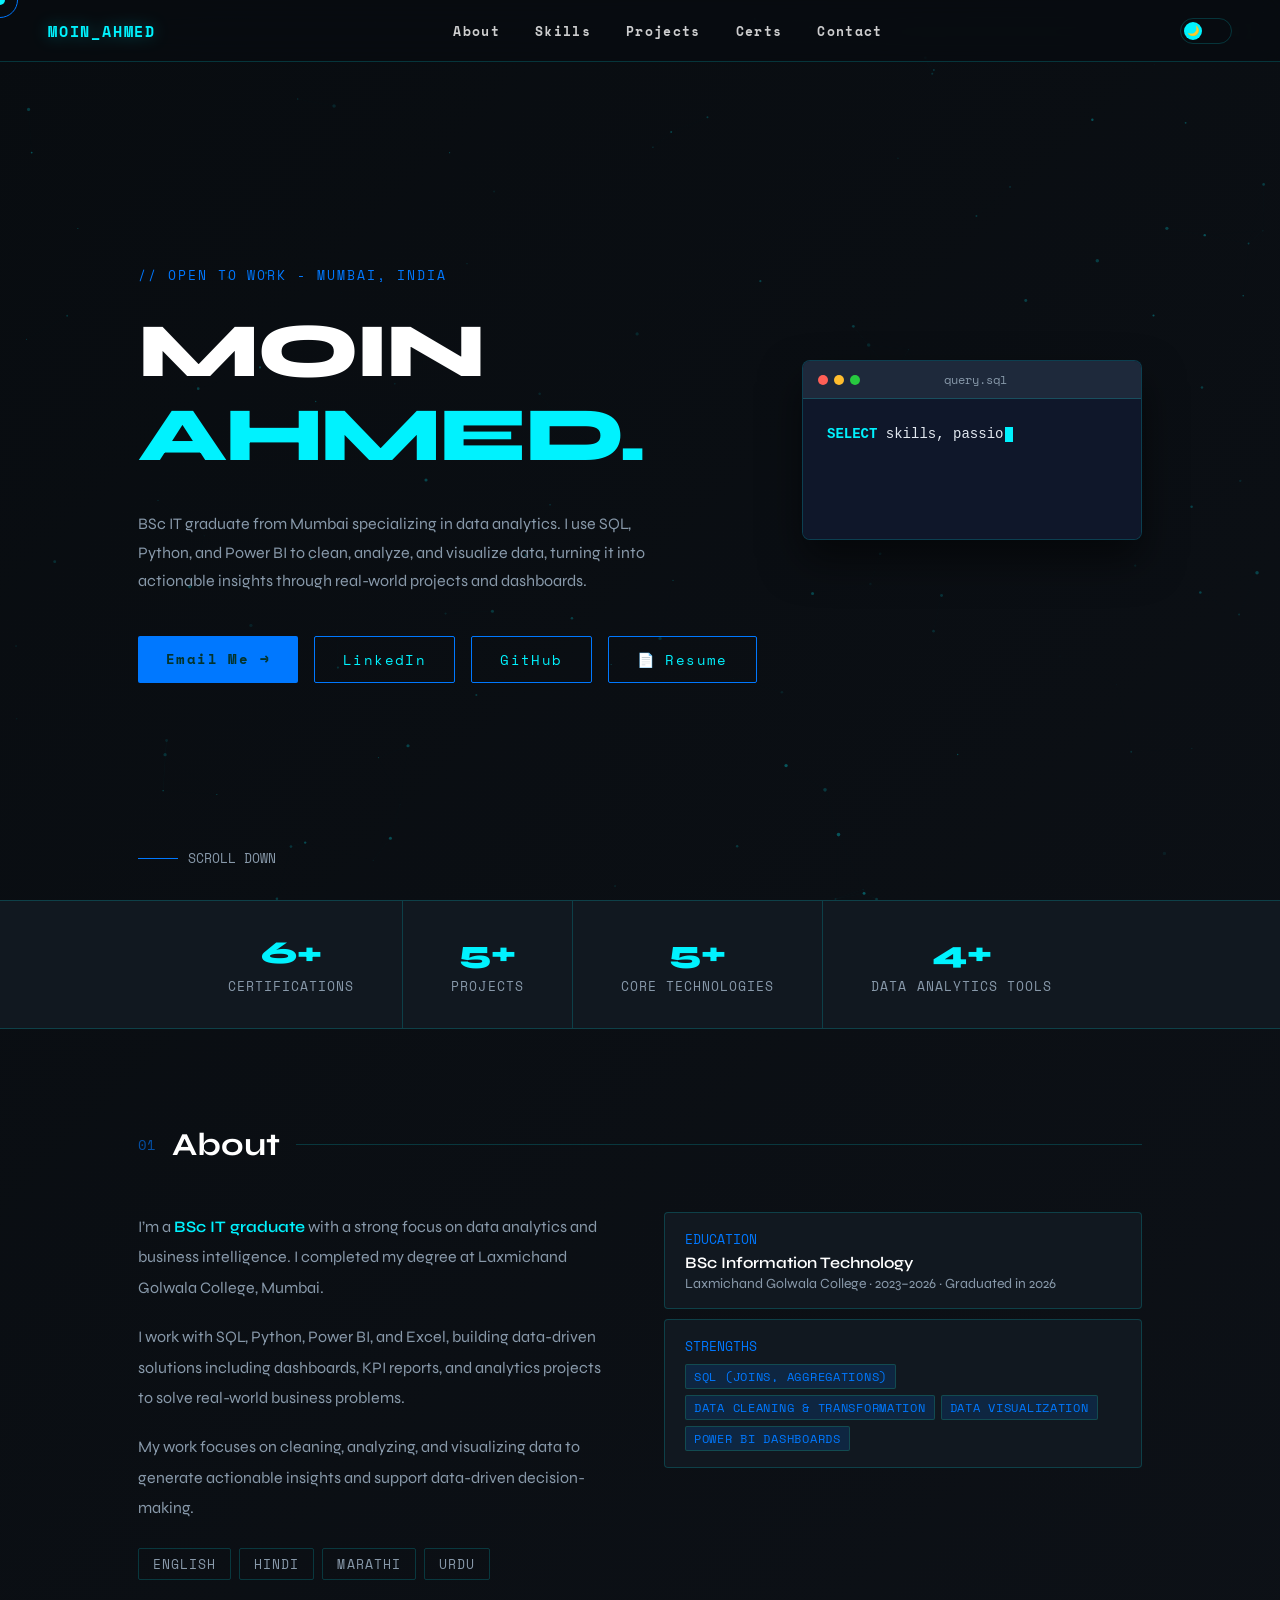
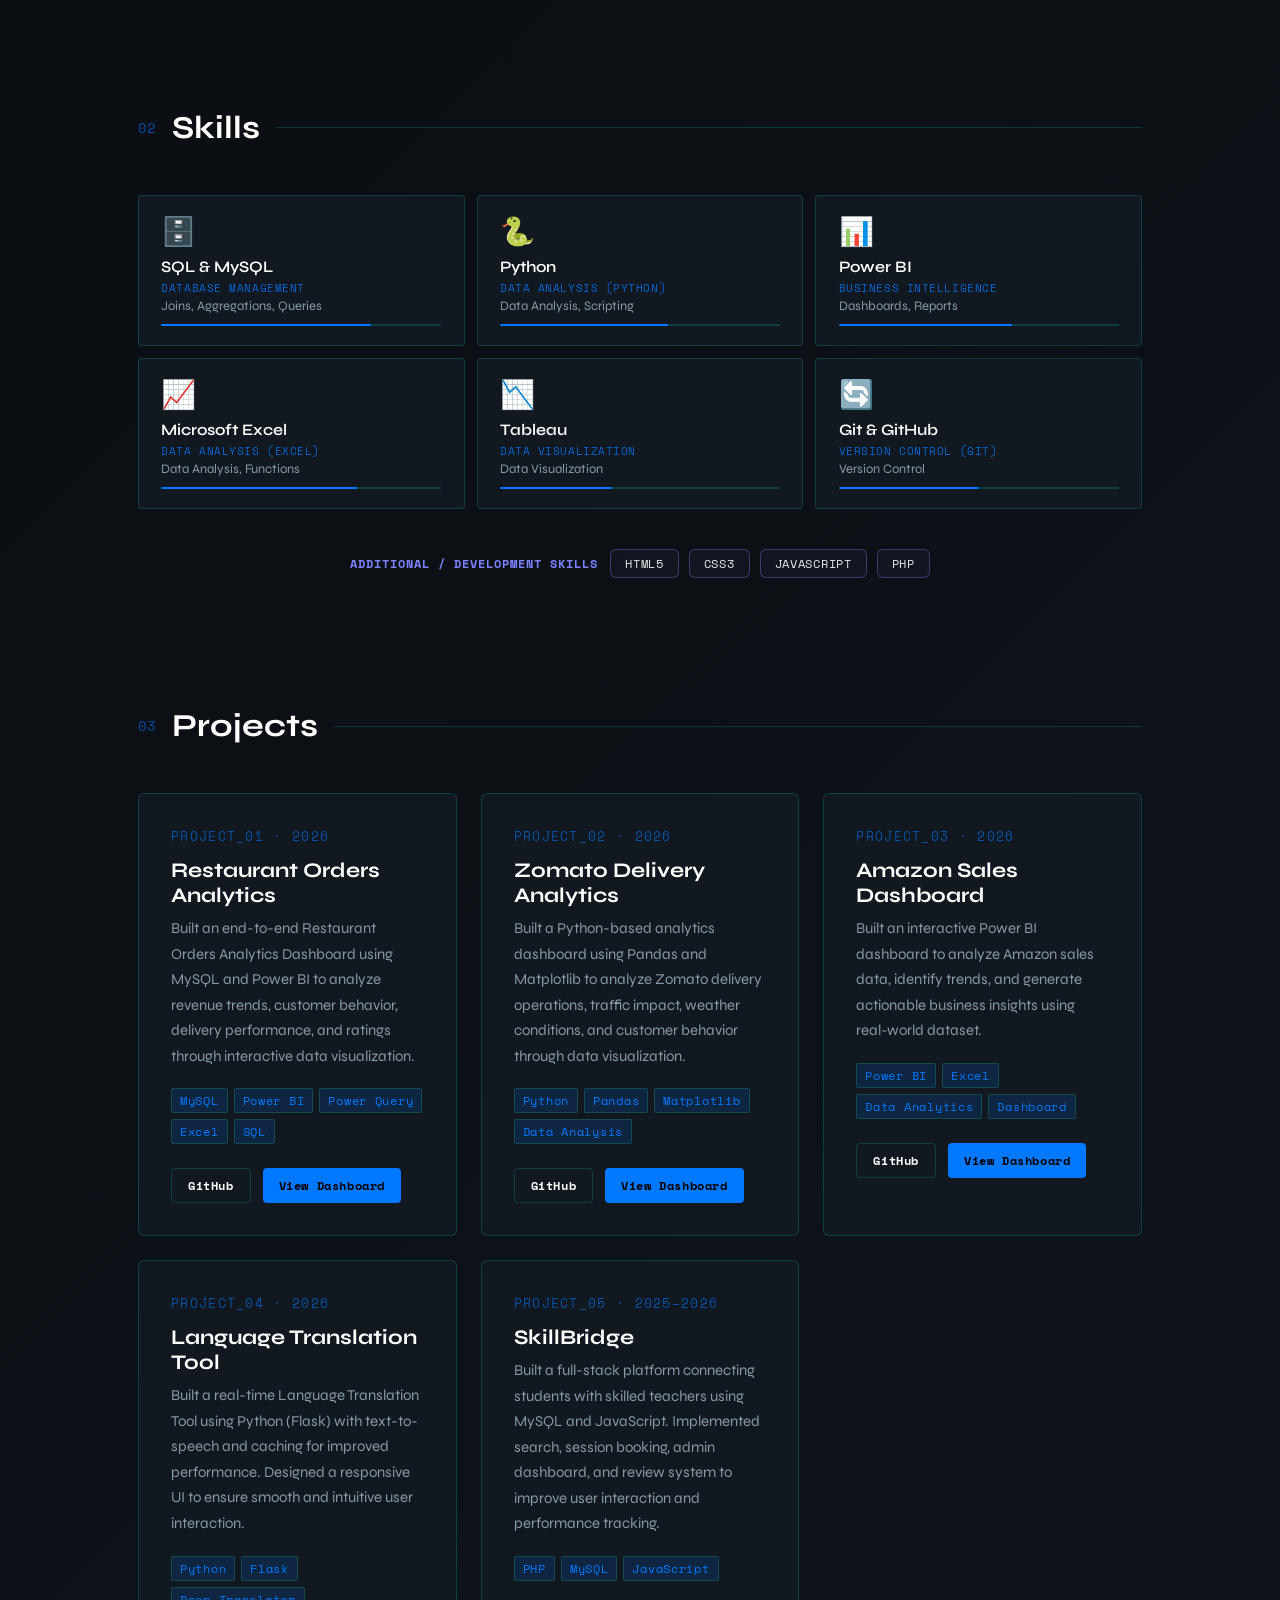
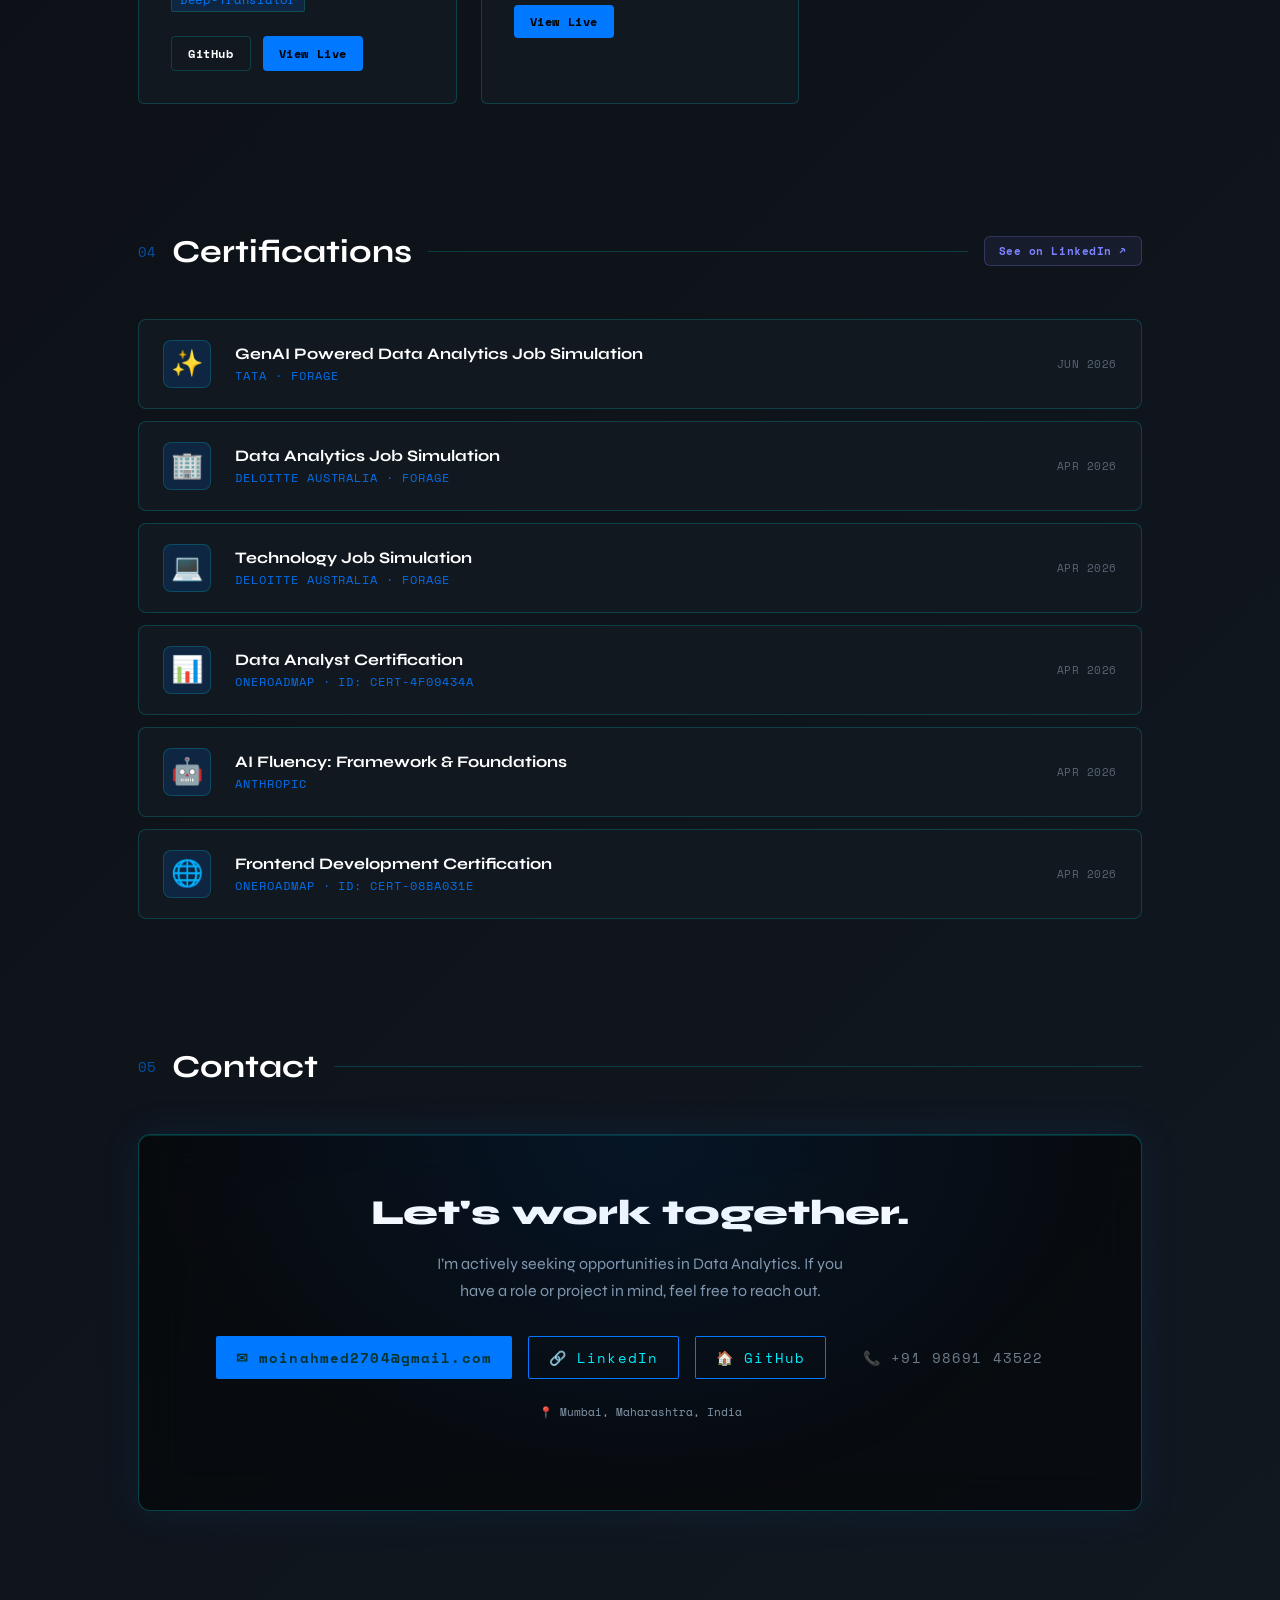
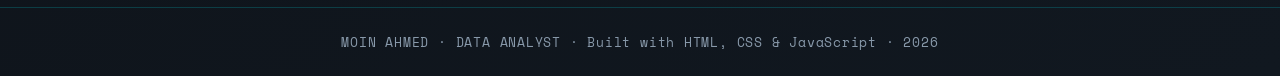
==== commit 96f1000f: "Update index.html" ====
--- a/index.html
+++ b/index.html
@@ -87,7 +87,7 @@
   <!-- STATS -->
   <div class="stats-bar">
     <div class="stat-item">
-      <div class="stat-num"><span class="counter" data-target="5">0</span>+</div>
+      <div class="stat-num"><span class="counter" data-target="6">0</span>+</div>
       <div class="stat-label">CERTIFICATIONS</div>
     </div>
     <div class="stat-item">
@@ -374,6 +374,15 @@
       </div>
       <div class="certs-list">
         <div class="cert-item reveal reveal-delay-1"
+          onclick="window.open('https://www.theforage.com/completion-certificates/ifobHAoMjQs9s6bKS/gMTdCXwDdLYoXZ3wG_ifobHAoMjQs9s6bKS_69d5e4f689ccbdef794604b8_1780501743896_completion_certificate.pdf', '_blank')">
+          <div class="cert-badge">✨</div>
+          <div class="cert-info">
+            <div class="cert-title">GenAI Powered Data Analytics Job Simulation</div>
+            <div class="cert-org">TATA · FORAGE</div>
+          </div>
+          <div class="cert-date">JUN 2026</div>
+        </div>
+        <div class="cert-item reveal reveal-delay-2"
           onclick="window.open('https://www.theforage.com/completion-certificates/9PBTqmSxAf6zZTseP/io9DzWKe3PTsiS6GG_9PBTqmSxAf6zZTseP_69d5e4f689ccbdef794604b8_1775628563746_completion_certificate.pdf', '_blank')">
           <div class="cert-badge">🏢</div>
           <div class="cert-info">
@@ -382,7 +391,7 @@
           </div>
           <div class="cert-date">APR 2026</div>
         </div>
-        <div class="cert-item reveal reveal-delay-2"
+        <div class="cert-item reveal reveal-delay-3"
           onclick="window.open('https://www.theforage.com/completion-certificates/9PBTqmSxAf6zZTseP/udmxiyHeqYQLkTPvf_9PBTqmSxAf6zZTseP_69d5e4f689ccbdef794604b8_1775718420364_completion_certificate.pdf', '_blank')">
           <div class="cert-badge">💻</div>
           <div class="cert-info">
@@ -391,7 +400,7 @@
           </div>
           <div class="cert-date">APR 2026</div>
         </div>
-        <div class="cert-item reveal reveal-delay-3"
+        <div class="cert-item reveal reveal-delay-4"
           onclick="window.open('https://www.oneroadmap.io/skills/da/certificate/CERT-4F09434A', '_blank')">
           <div class="cert-badge">📊</div>
           <div class="cert-info">
@@ -400,7 +409,7 @@
           </div>
           <div class="cert-date">APR 2026</div>
         </div>
-        <div class="cert-item reveal reveal-delay-4"
+        <div class="cert-item reveal reveal-delay-1"
           onclick="window.open('https://verify.skilljar.com/c/47tuzkkgctey', '_blank')">
           <div class="cert-badge">🤖</div>
           <div class="cert-info">
@@ -409,7 +418,7 @@
           </div>
           <div class="cert-date">APR 2026</div>
         </div>
-        <div class="cert-item reveal reveal-delay-1"
+        <div class="cert-item reveal reveal-delay-2"
           onclick="window.open('https://www.oneroadmap.io/skills/frontend/certificate/CERT-08BA031E', '_blank')">
           <div class="cert-badge">🌐</div>
           <div class="cert-info">
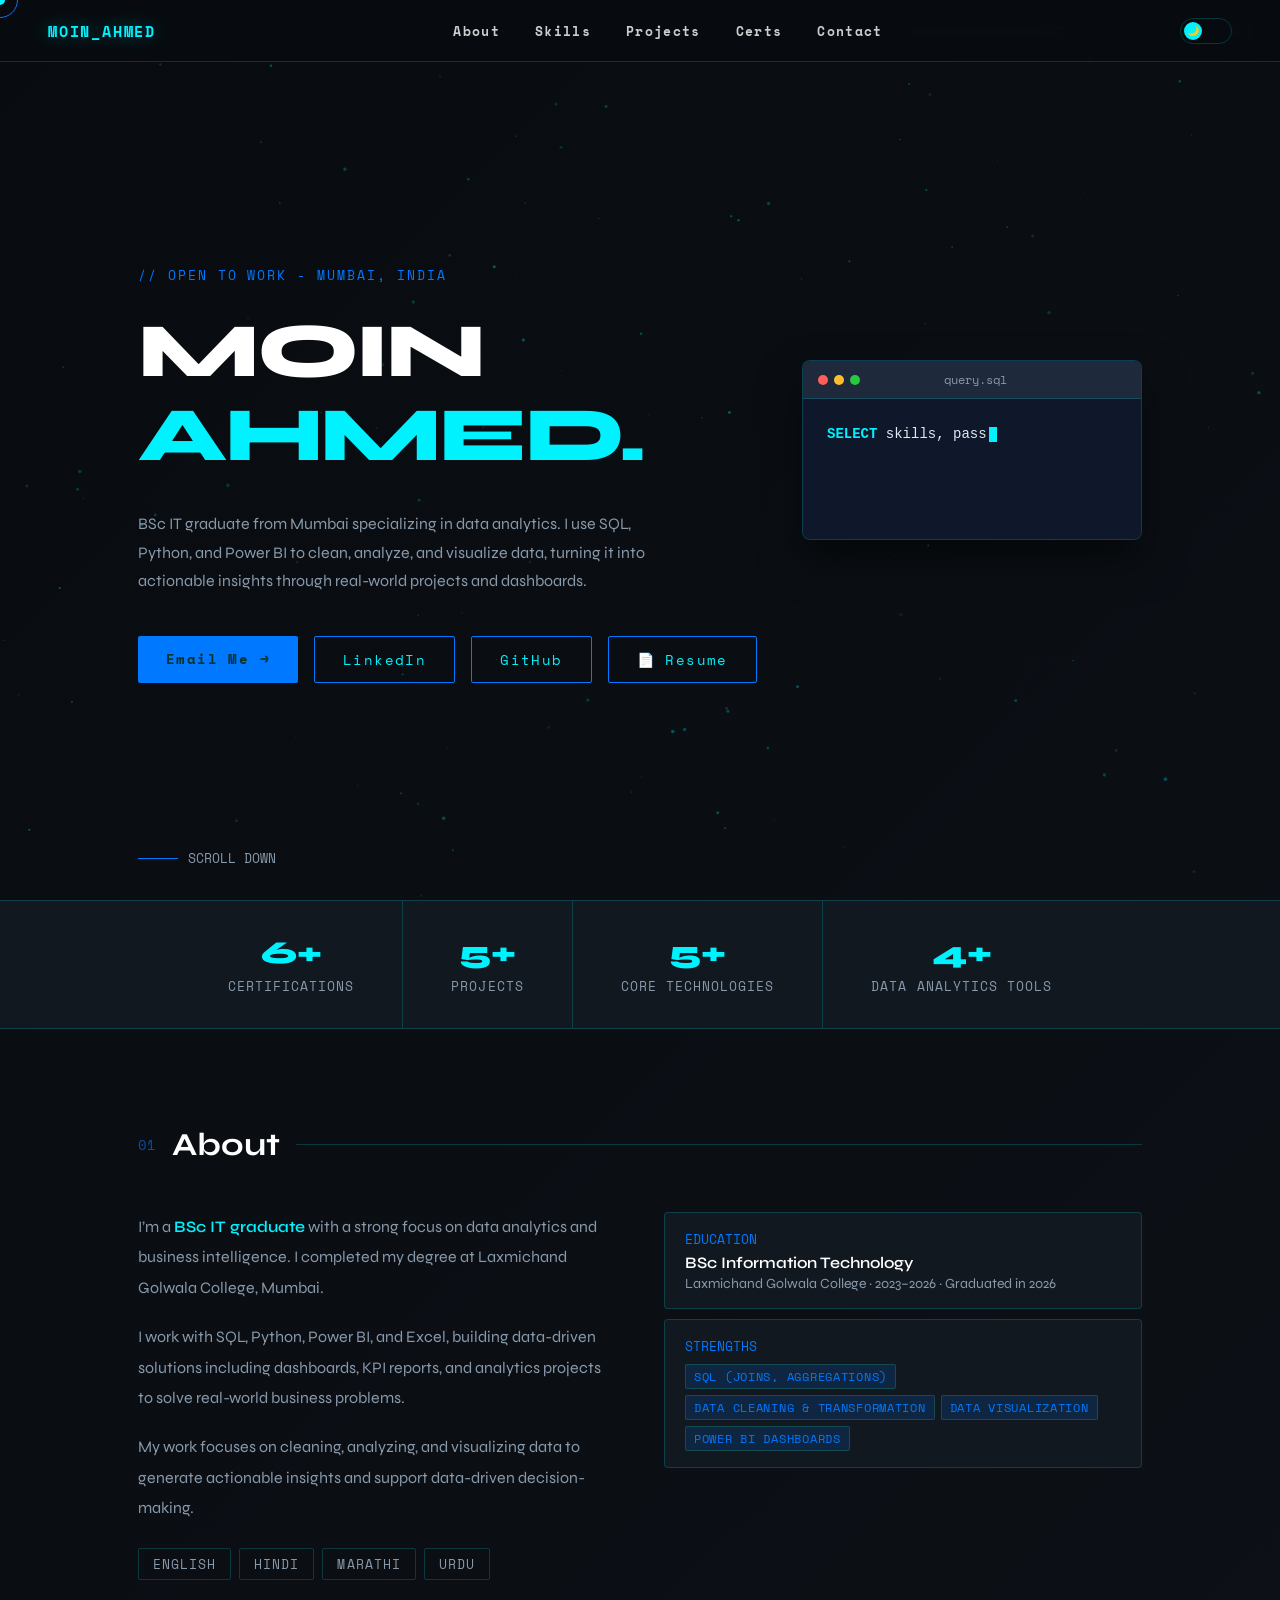
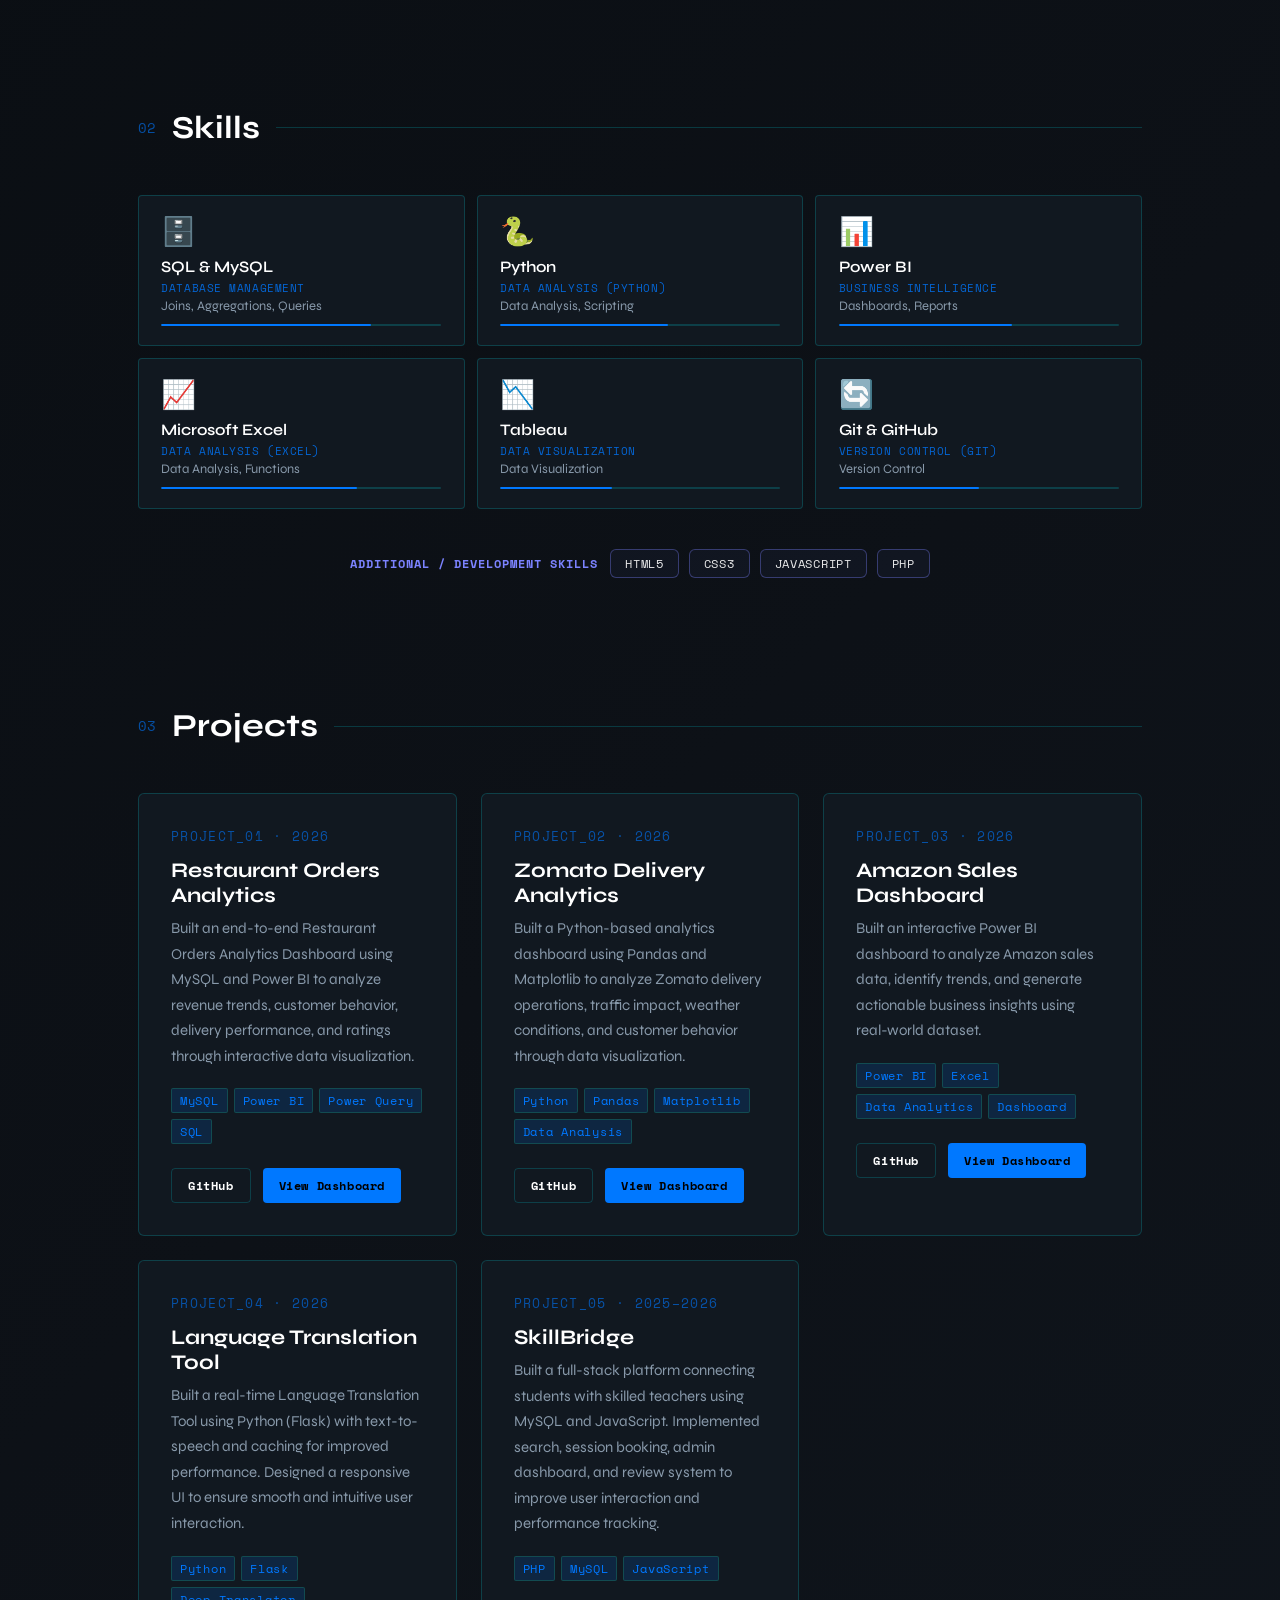
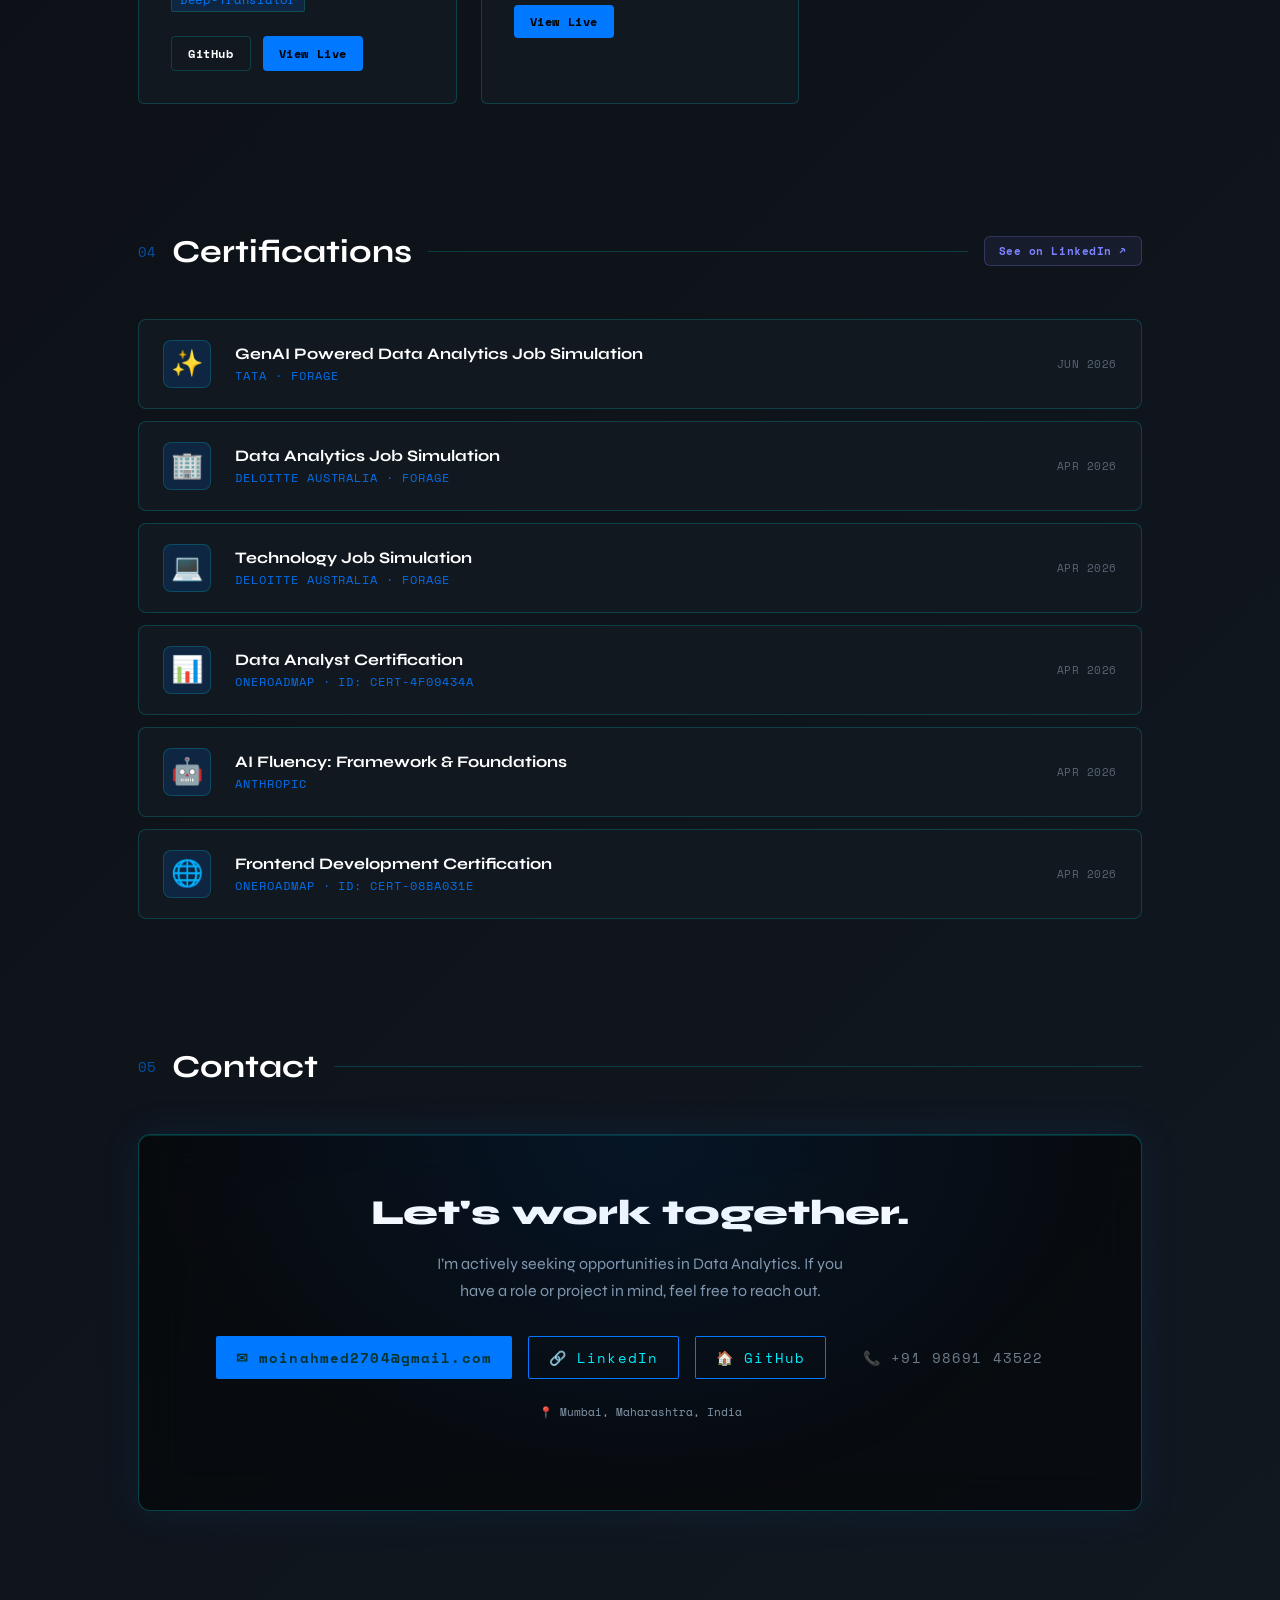
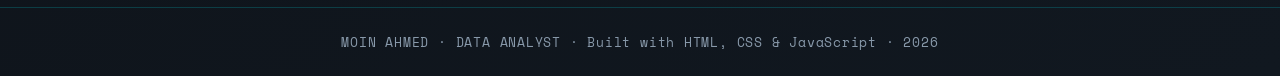
==== commit fae7bd2f: "Update index.html" ====
--- a/index.html
+++ b/index.html
@@ -259,7 +259,6 @@
             <span class="tag">MySQL</span>
             <span class="tag">Power BI</span>
             <span class="tag">Power Query</span>
-            <span class="tag">Excel</span>
             <span class="tag">SQL</span>
           </div>
           <div class="proj-links">
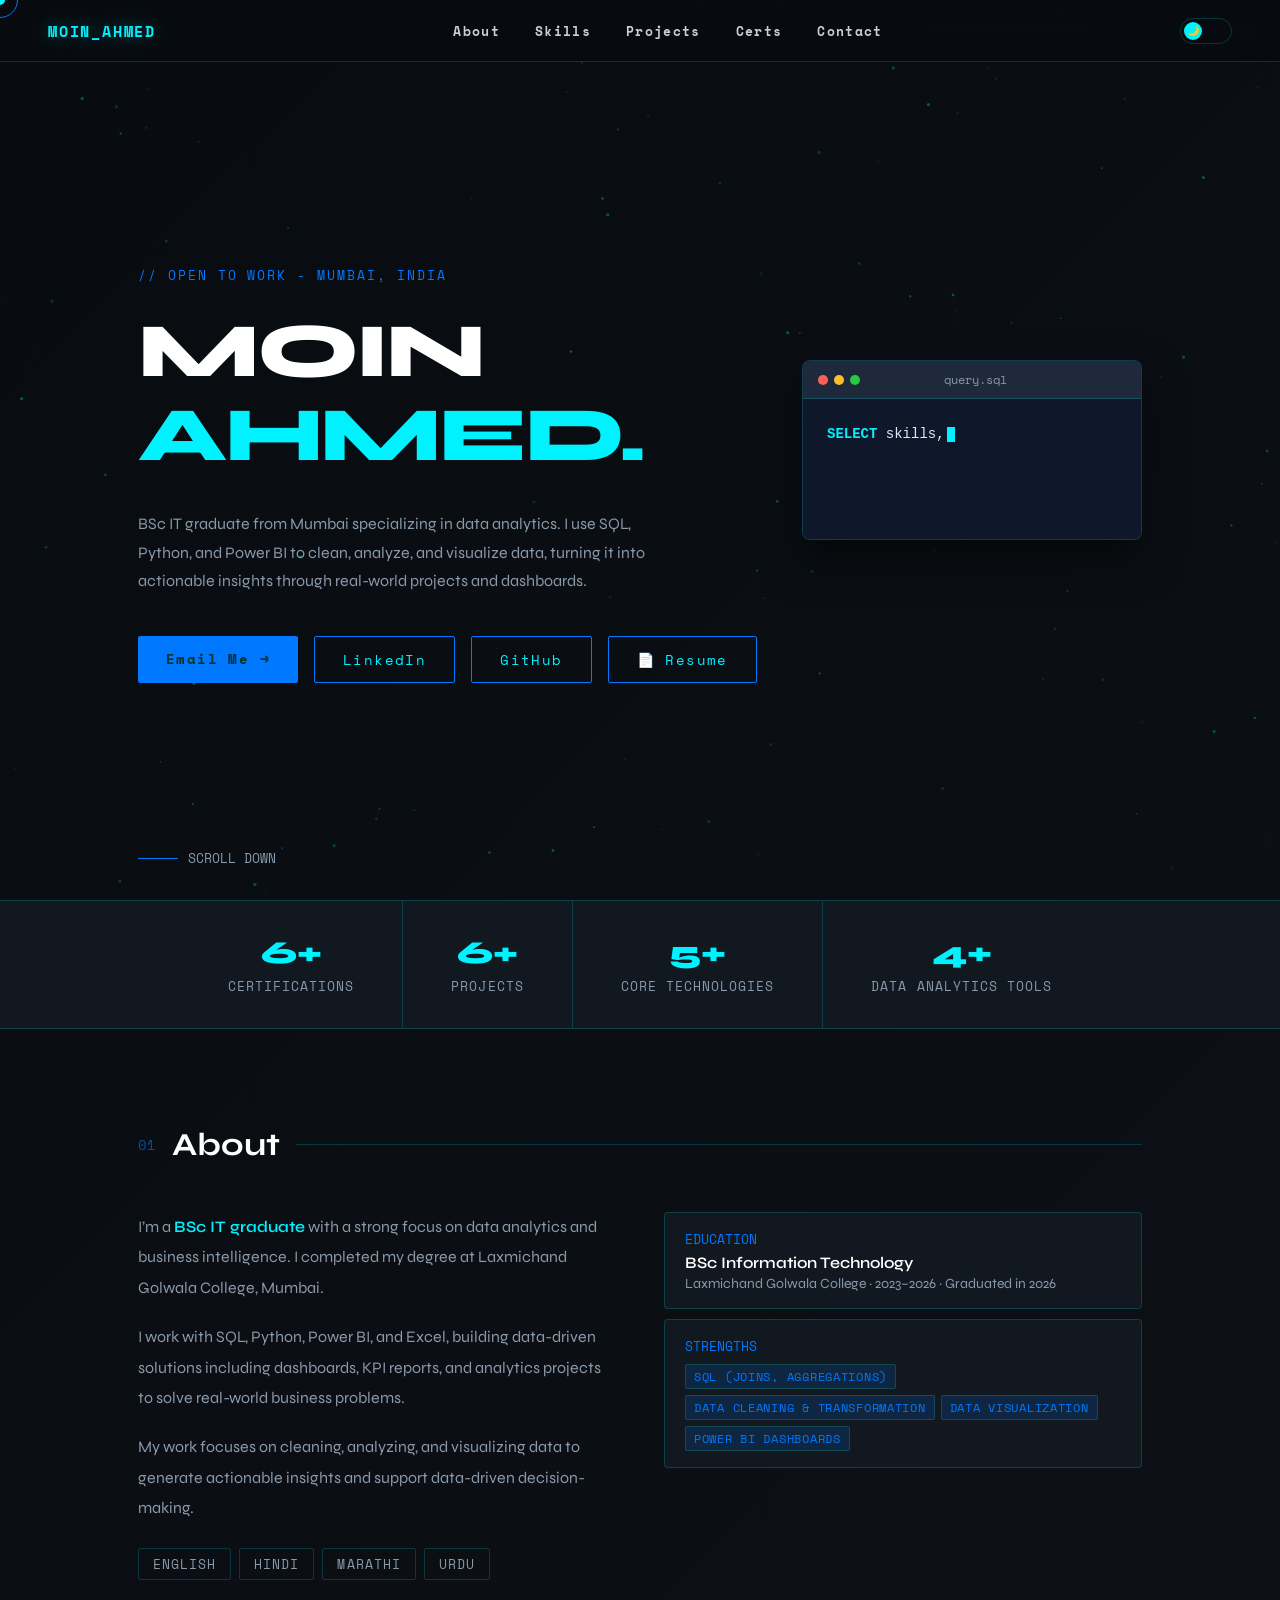
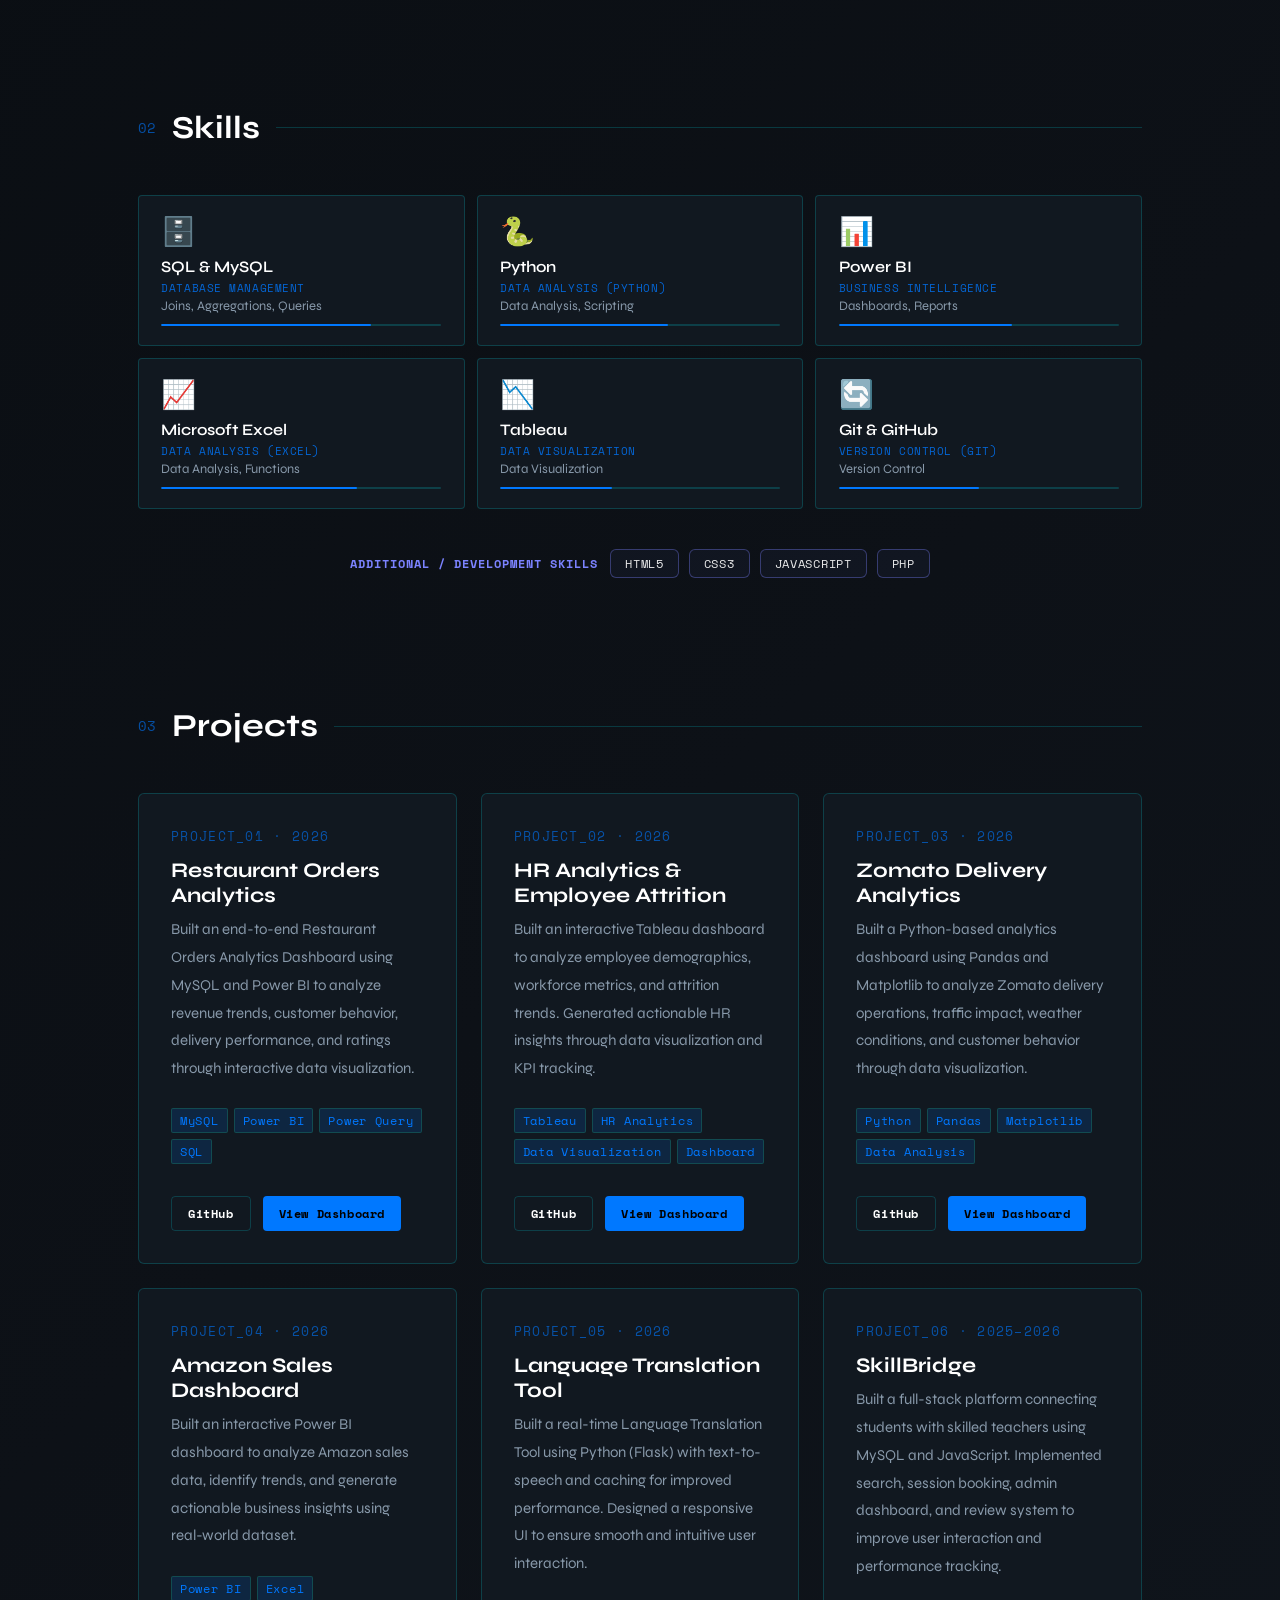
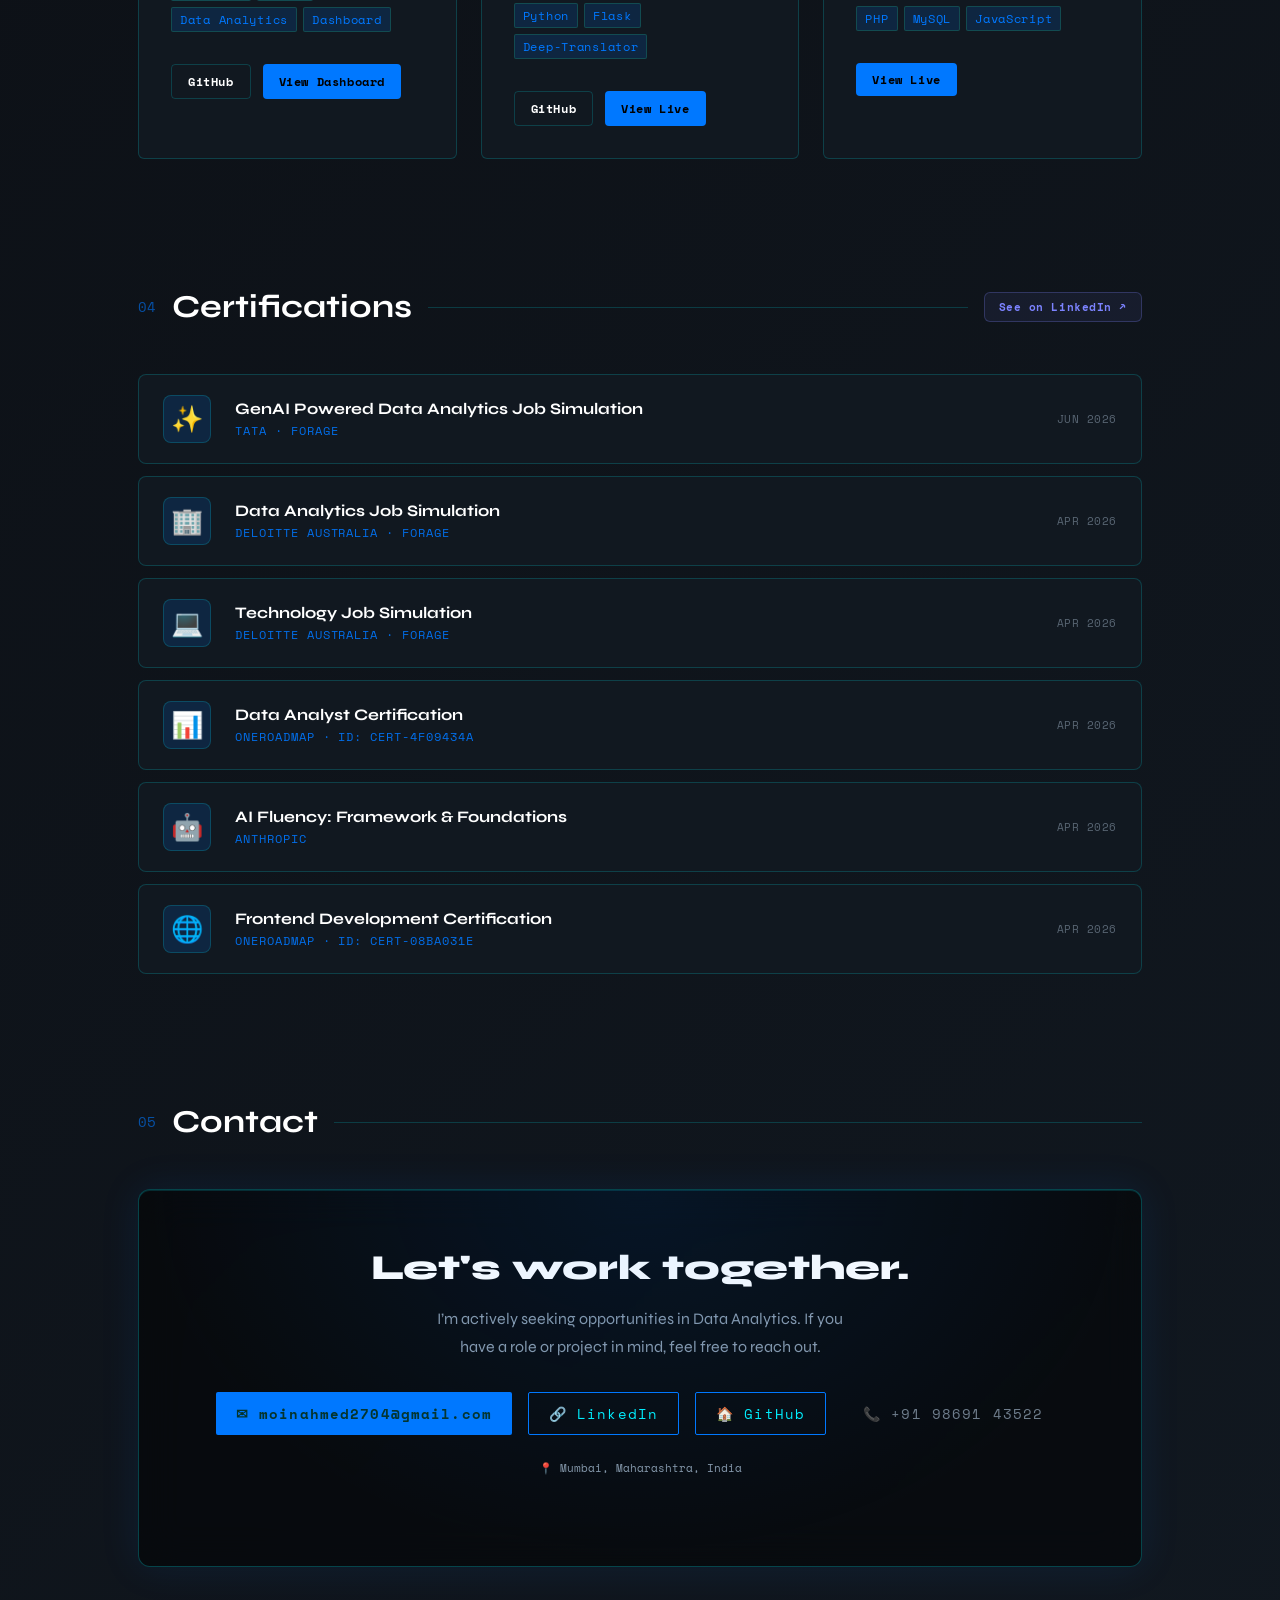
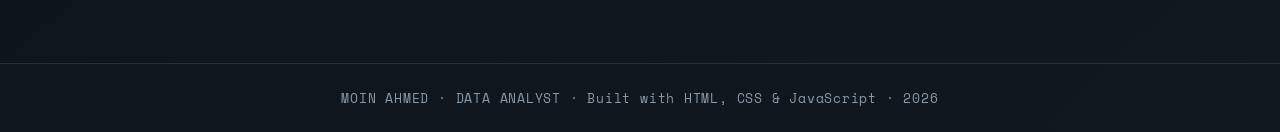
==== commit 9f3cba18: "Update index.html" ====
--- a/index.html
+++ b/index.html
@@ -91,7 +91,7 @@
       <div class="stat-label">CERTIFICATIONS</div>
     </div>
     <div class="stat-item">
-      <div class="stat-num"><span class="counter" data-target="5">0</span>+</div>
+      <div class="stat-num"><span class="counter" data-target="6">0</span>+</div>
       <div class="stat-label">PROJECTS</div>
     </div>
     <div class="stat-item">
@@ -271,10 +271,34 @@
 
         <!-- PROJECT 2 -->
         <div class="proj-card reveal reveal-delay-2"
+          onclick="window.open('https://github.com/Moin-27/HR-Analytics-Tableau-Dashboard', '_blank')"
+          style="cursor:pointer;">
+          <div class="proj-arrow">↗</div>
+          <div class="proj-num">PROJECT_02 · 2026</div>
+          <div class="proj-title">HR Analytics & Employee Attrition</div>
+          <div class="proj-desc">Built an interactive Tableau dashboard to analyze employee demographics, workforce
+            metrics, and attrition trends. Generated actionable HR insights through data visualization and KPI tracking.
+          </div>
+          <div class="proj-tags" style="margin-bottom: 1.5rem;">
+            <span class="tag">Tableau</span>
+            <span class="tag">HR Analytics</span>
+            <span class="tag">Data Visualization</span>
+            <span class="tag">Dashboard</span>
+          </div>
+          <div class="proj-links">
+            <a href="https://github.com/Moin-27/HR-Analytics-Tableau-Dashboard" target="_blank"
+              class="proj-link-btn outline" onclick="event.stopPropagation()">GitHub</a>
+            <a href="https://public.tableau.com/views/HR_Analytics_Dashboard_17809074814390/HRAnalyticsDashboard?:language=en-GB&:sid=&:redirect=auth&:display_count=n&:origin=viz_share_link"
+              target="_blank" class="proj-link-btn" onclick="event.stopPropagation()">View Dashboard</a>
+          </div>
+        </div>
+
+        <!-- PROJECT 3 -->
+        <div class="proj-card reveal reveal-delay-3"
           onclick="window.open('https://github.com/Moin-27/Zomato-Delivery-Analytics', '_blank')"
           style="cursor:pointer;">
           <div class="proj-arrow">↗</div>
-          <div class="proj-num">PROJECT_02 · 2026</div>
+          <div class="proj-num">PROJECT_03 · 2026</div>
           <div class="proj-title">Zomato Delivery Analytics</div>
           <div class="proj-desc">Built a Python-based analytics dashboard using Pandas and Matplotlib to analyze
             Zomato delivery operations, traffic impact, weather conditions, and customer behavior through data
@@ -293,12 +317,12 @@
           </div>
         </div>
 
-        <!-- PROJECT 3 -->
-        <div class="proj-card reveal reveal-delay-3"
+        <!-- PROJECT 4 -->
+        <div class="proj-card reveal reveal-delay-4"
           onclick="window.open('https://github.com/Moin-27/Amazon-Sales-Powerbi-Dashboard', '_blank')"
           style="cursor:pointer;">
           <div class="proj-arrow">↗</div>
-          <div class="proj-num">PROJECT_03 · 2026</div>
+          <div class="proj-num">PROJECT_04 · 2026</div>
           <div class="proj-title">Amazon Sales Dashboard</div>
           <div class="proj-desc">Built an interactive Power BI dashboard to analyze Amazon sales data, identify trends,
             and generate actionable business insights using real-world dataset.</div>
@@ -316,11 +340,11 @@
           </div>
         </div>
 
-        <!-- PROJECT 4 -->
-        <div class="proj-card reveal reveal-delay-4"
+        <!-- PROJECT 5 -->
+        <div class="proj-card reveal reveal-delay-1"
           onclick="window.open('https://language-translation-ps8x.onrender.com', '_blank')" style="cursor:pointer;">
           <div class="proj-arrow">↗</div>
-          <div class="proj-num">PROJECT_04 · 2026</div>
+          <div class="proj-num">PROJECT_05 · 2026</div>
           <div class="proj-title">Language Translation Tool</div>
           <div class="proj-desc">Built a real-time Language Translation Tool using Python (Flask) with text-to-speech
             and caching for improved performance. Designed a responsive UI to ensure smooth and intuitive user
@@ -338,11 +362,11 @@
           </div>
         </div>
 
-        <!-- PROJECT 5 -->
-        <div class="proj-card reveal reveal-delay-1" onclick="window.open('https://skillbridge.page.gd/', '_blank')"
+        <!-- PROJECT 6 -->
+        <div class="proj-card reveal reveal-delay-2" onclick="window.open('https://skillbridge.page.gd/', '_blank')"
           style="cursor:pointer;">
           <div class="proj-arrow">↗</div>
-          <div class="proj-num">PROJECT_05 · 2025–2026</div>
+          <div class="proj-num">PROJECT_06 · 2025–2026</div>
           <div class="proj-title">SkillBridge</div>
           <div class="proj-desc">Built a full-stack platform connecting students with skilled teachers using MySQL and
             JavaScript. Implemented search, session booking, admin dashboard, and review system to improve user
--- a/style.css
+++ b/style.css
@@ -849,8 +849,8 @@
     .proj-desc {
       font-size: 15px;
       color: var(--muted);
-      line-height: 1.7;
-      margin-bottom: 1.2rem;
+      line-height: 1.85;
+      margin-bottom: 1.6rem;
     }
 
     .proj-tags {
@@ -889,7 +889,7 @@
     .proj-links {
       display: flex;
       gap: 12px;
-      margin-top: 1.5rem;
+      margin-top: 2rem;
       position: relative;
       z-index: 2;
     }
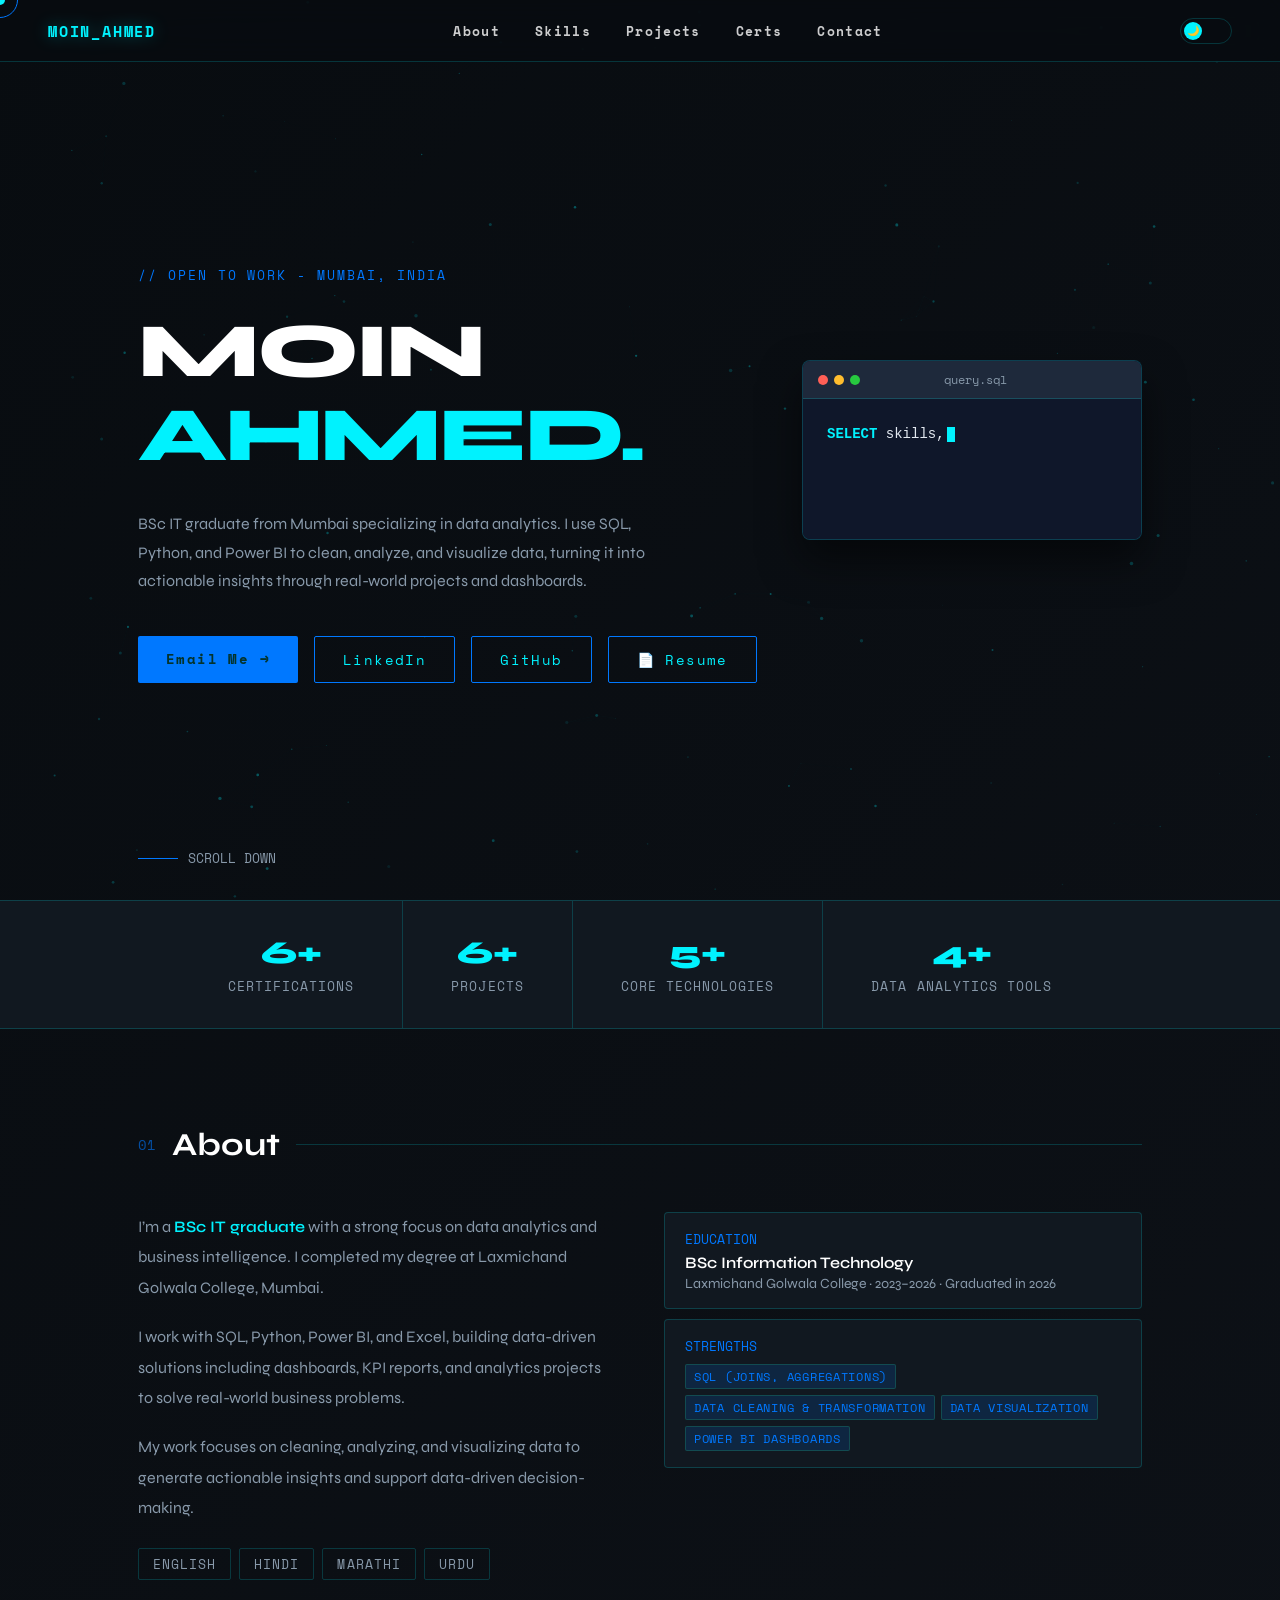
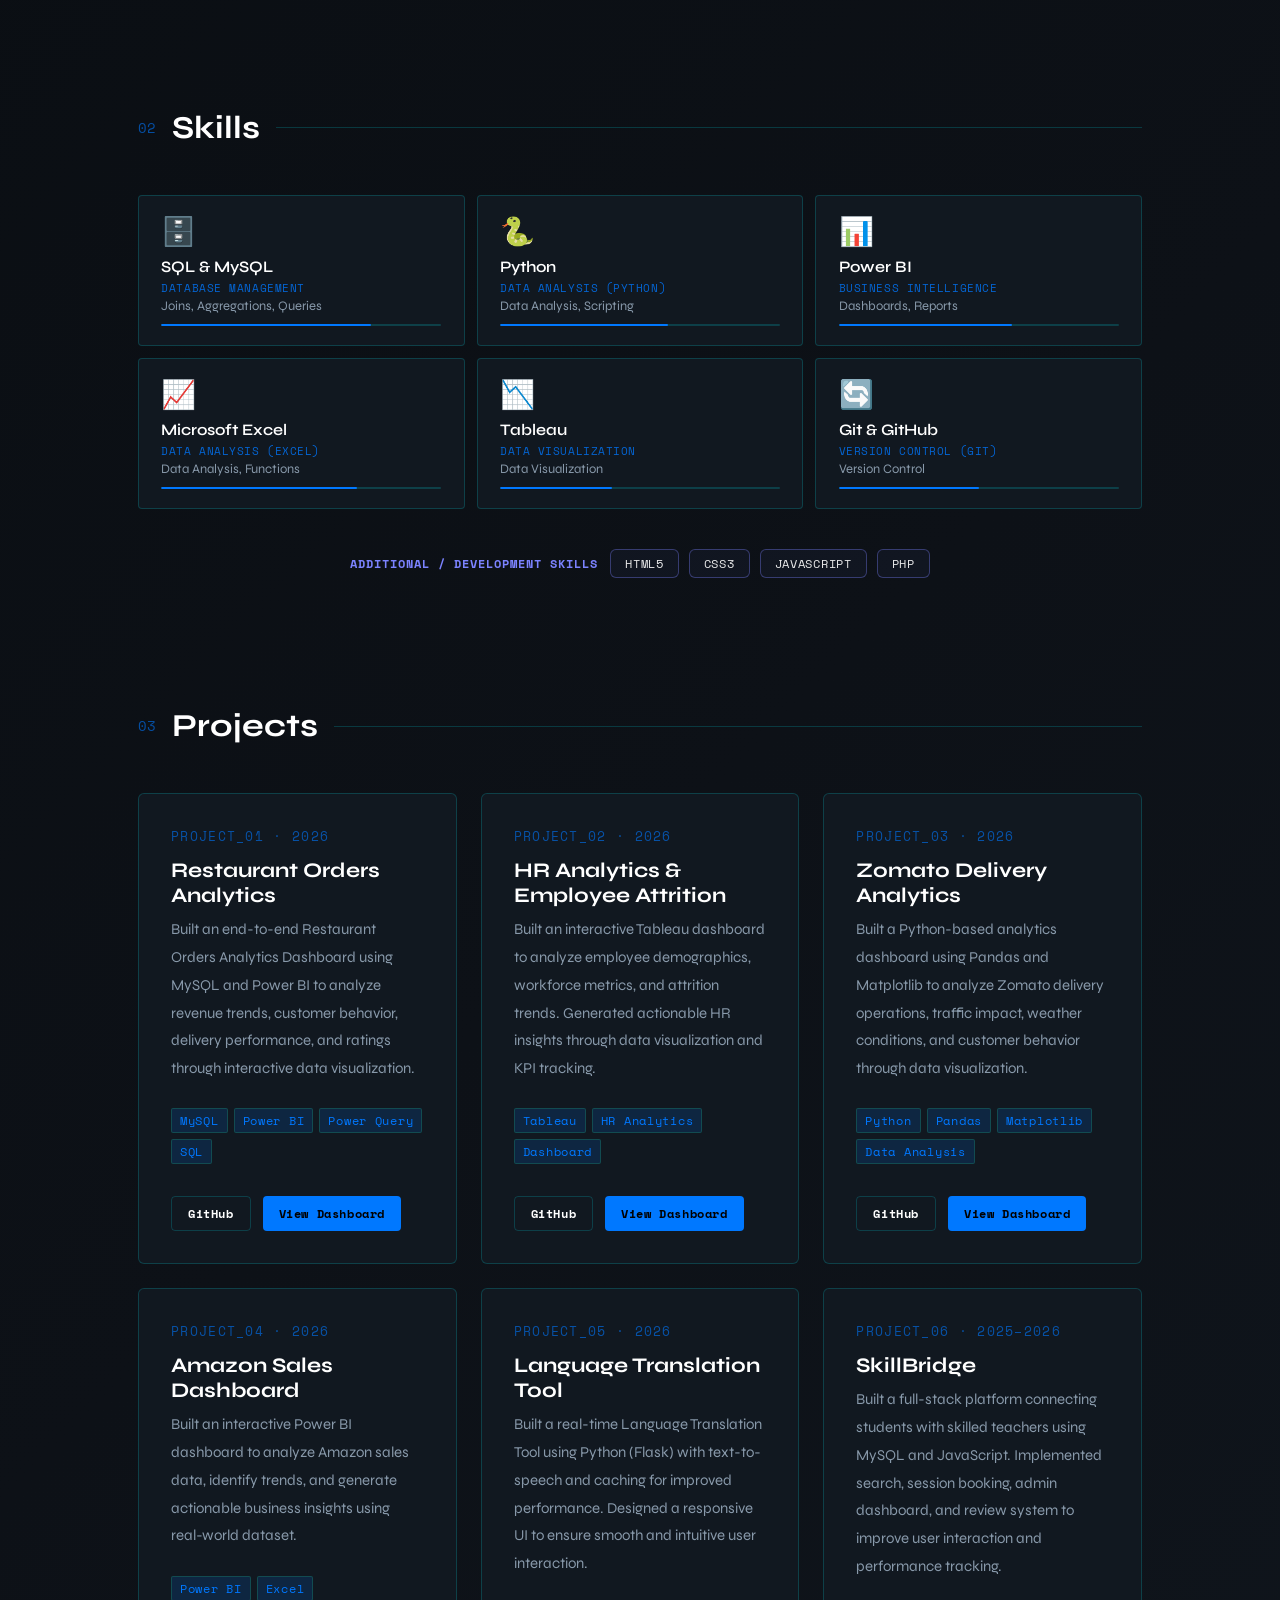
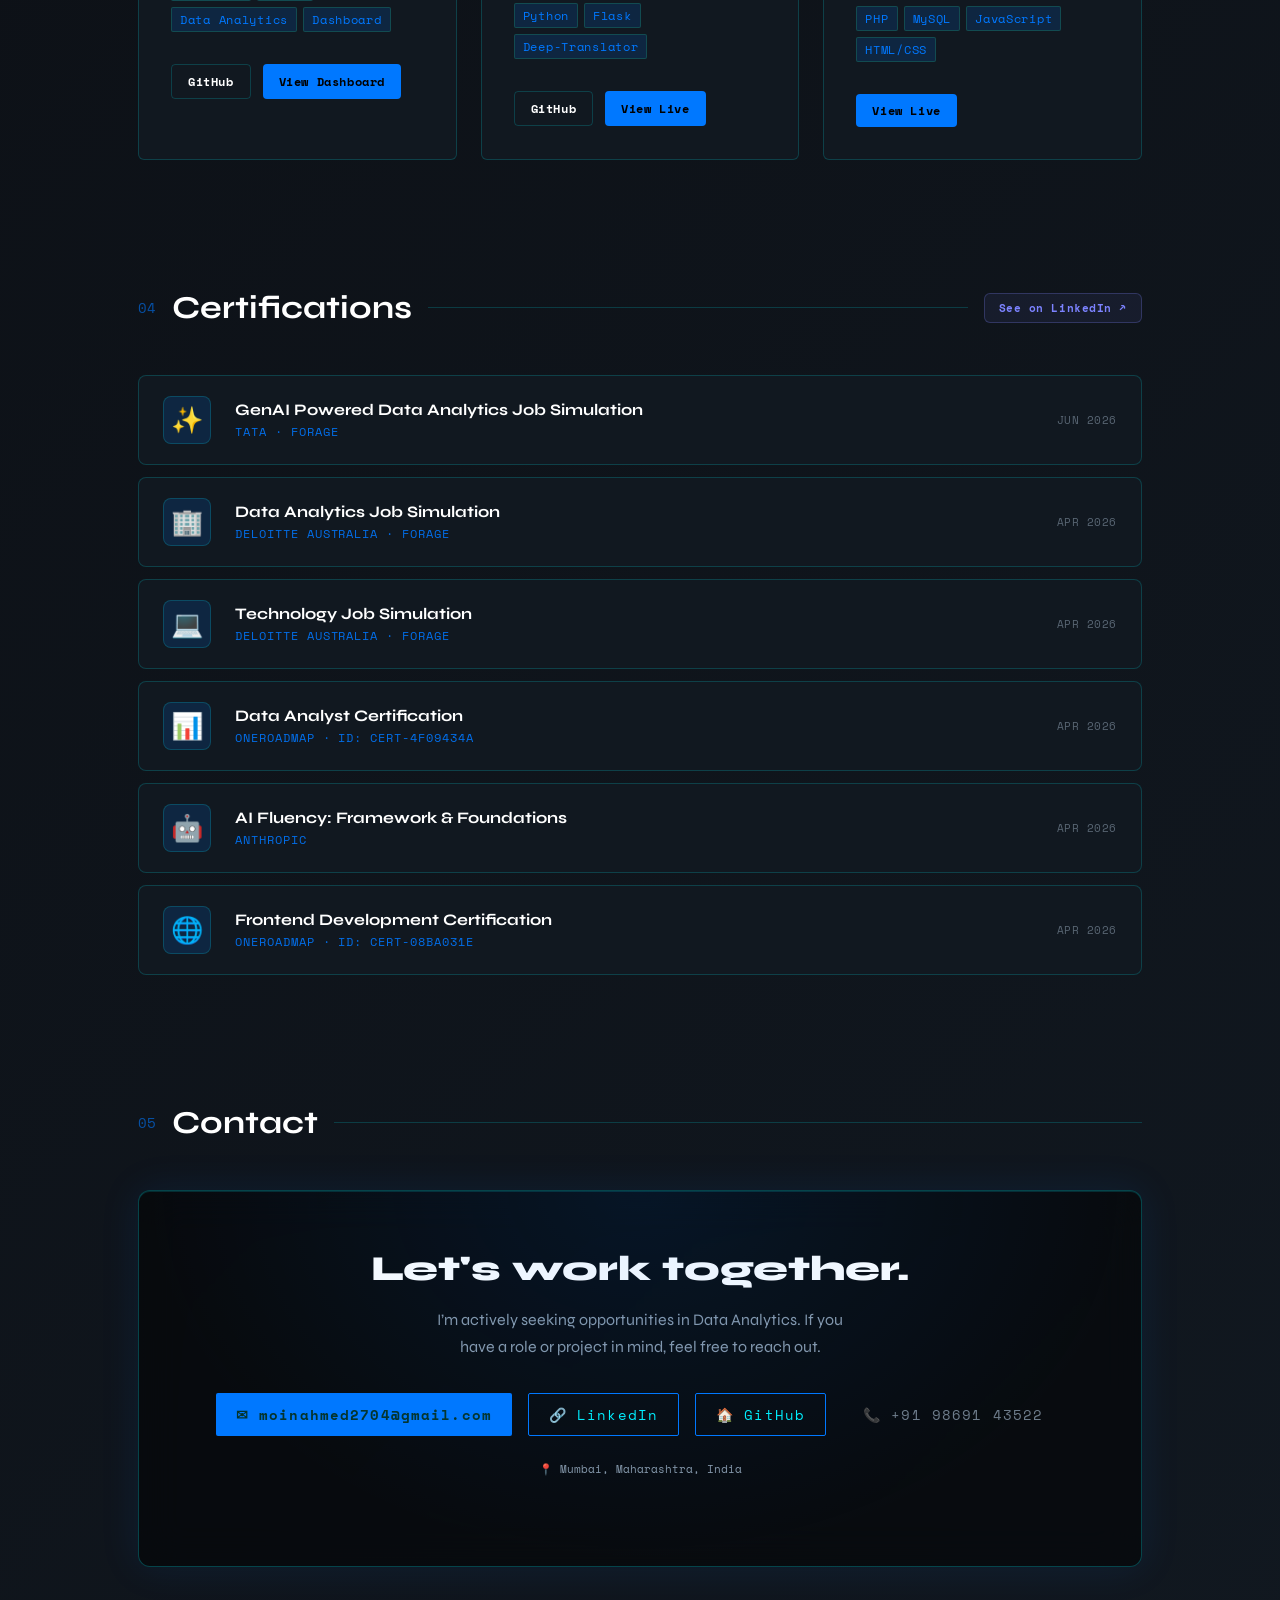
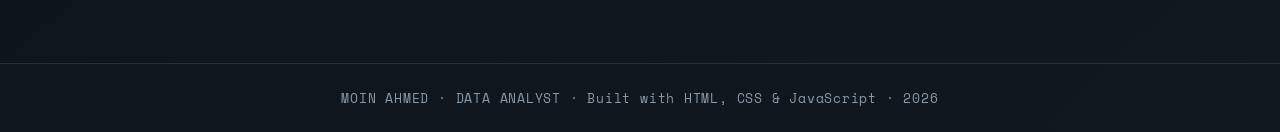
==== commit 46d04d48: "Update index.html" ====
--- a/index.html
+++ b/index.html
@@ -282,7 +282,6 @@
           <div class="proj-tags" style="margin-bottom: 1.5rem;">
             <span class="tag">Tableau</span>
             <span class="tag">HR Analytics</span>
-            <span class="tag">Data Visualization</span>
             <span class="tag">Dashboard</span>
           </div>
           <div class="proj-links">
@@ -375,6 +374,7 @@
             <span class="tag">PHP</span>
             <span class="tag">MySQL</span>
             <span class="tag">JavaScript</span>
+            <span class="tag">HTML/CSS</span>
           </div>
           <div class="proj-links">
             <a href="https://skillbridge.page.gd/" target="_blank" class="proj-link-btn"
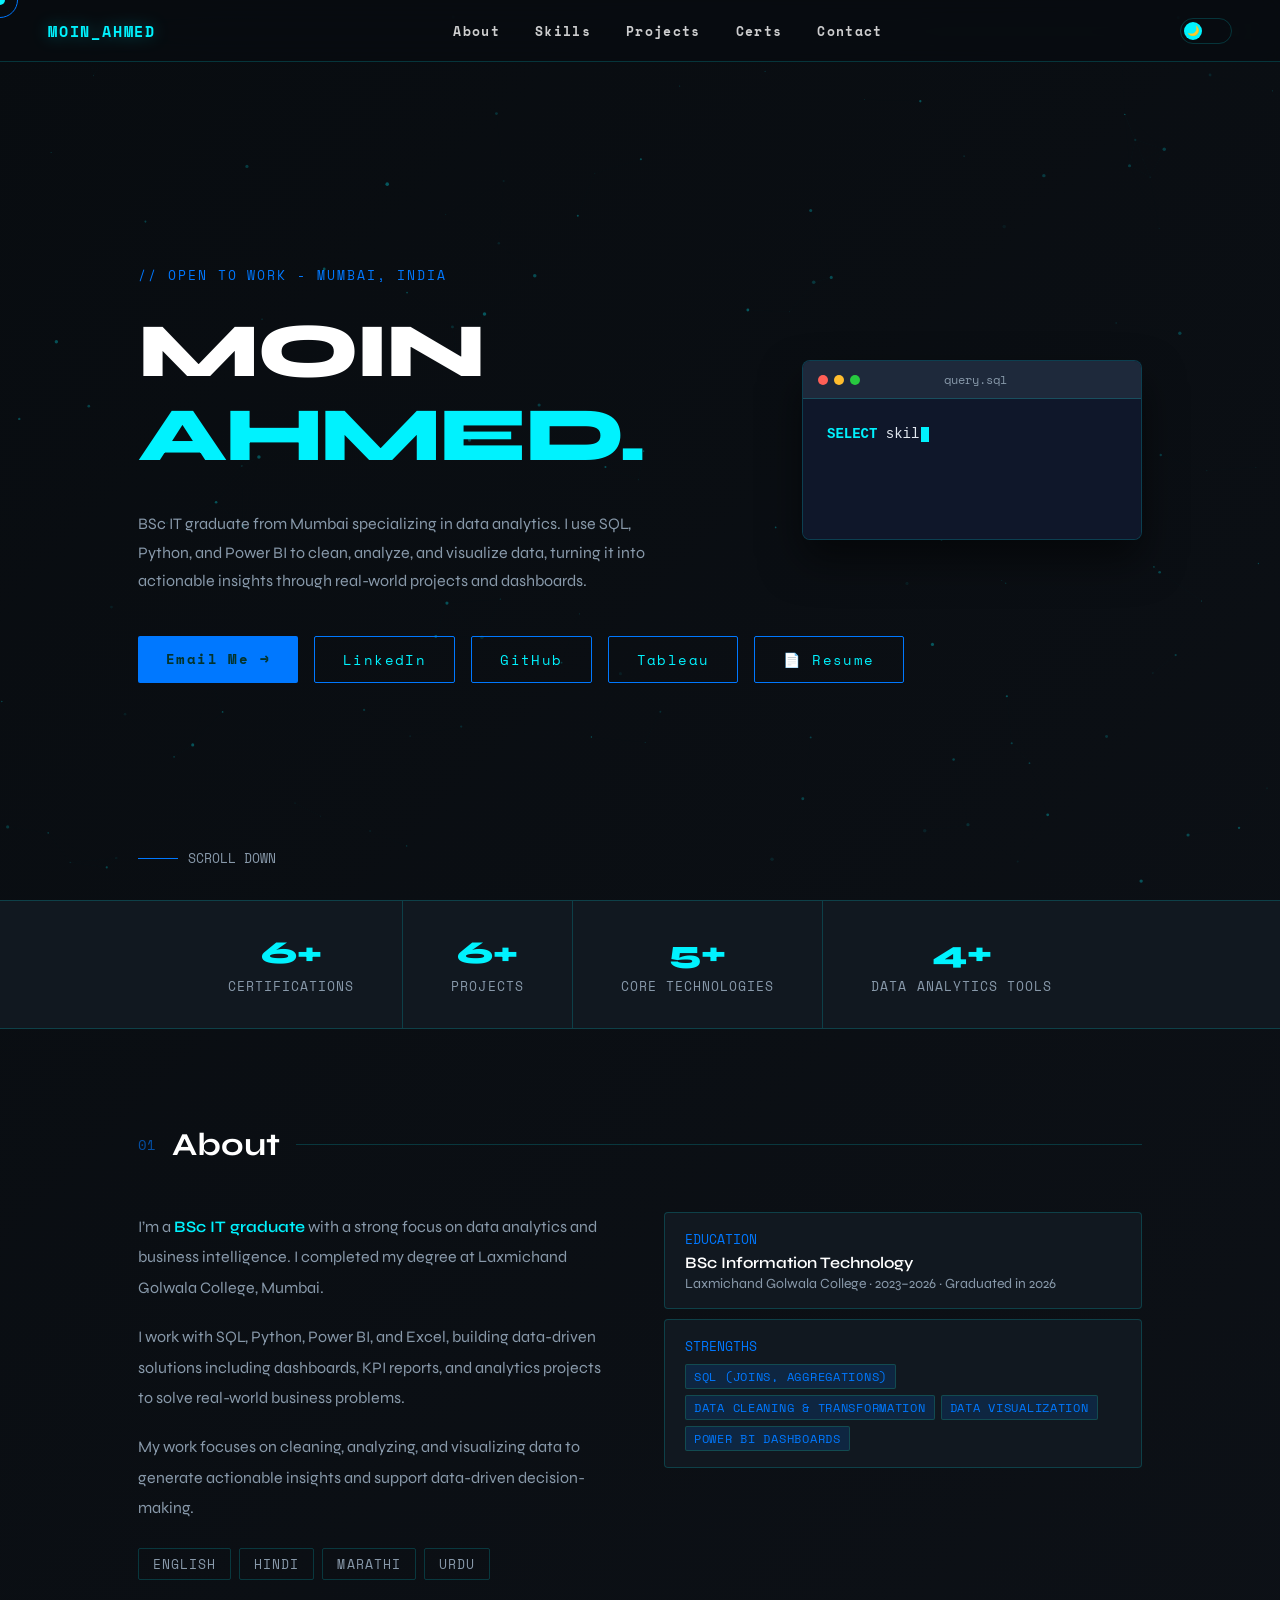
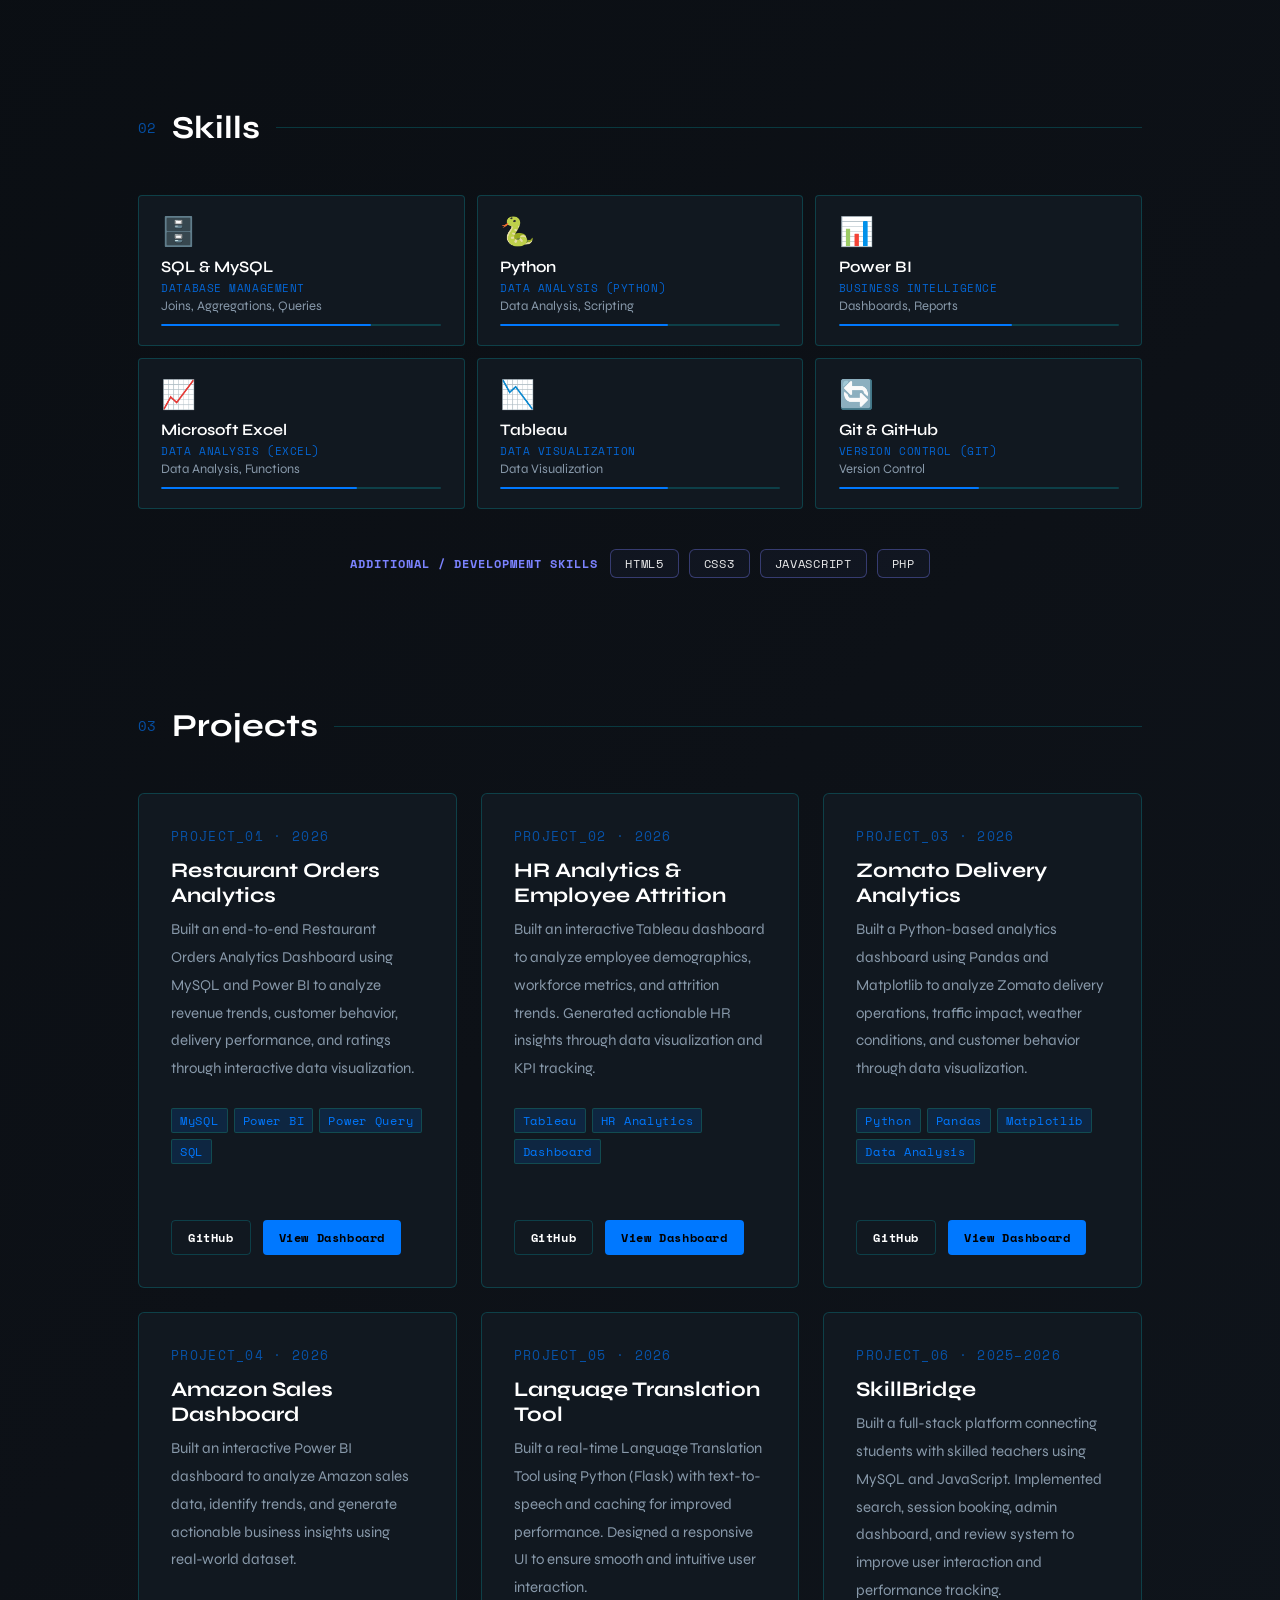
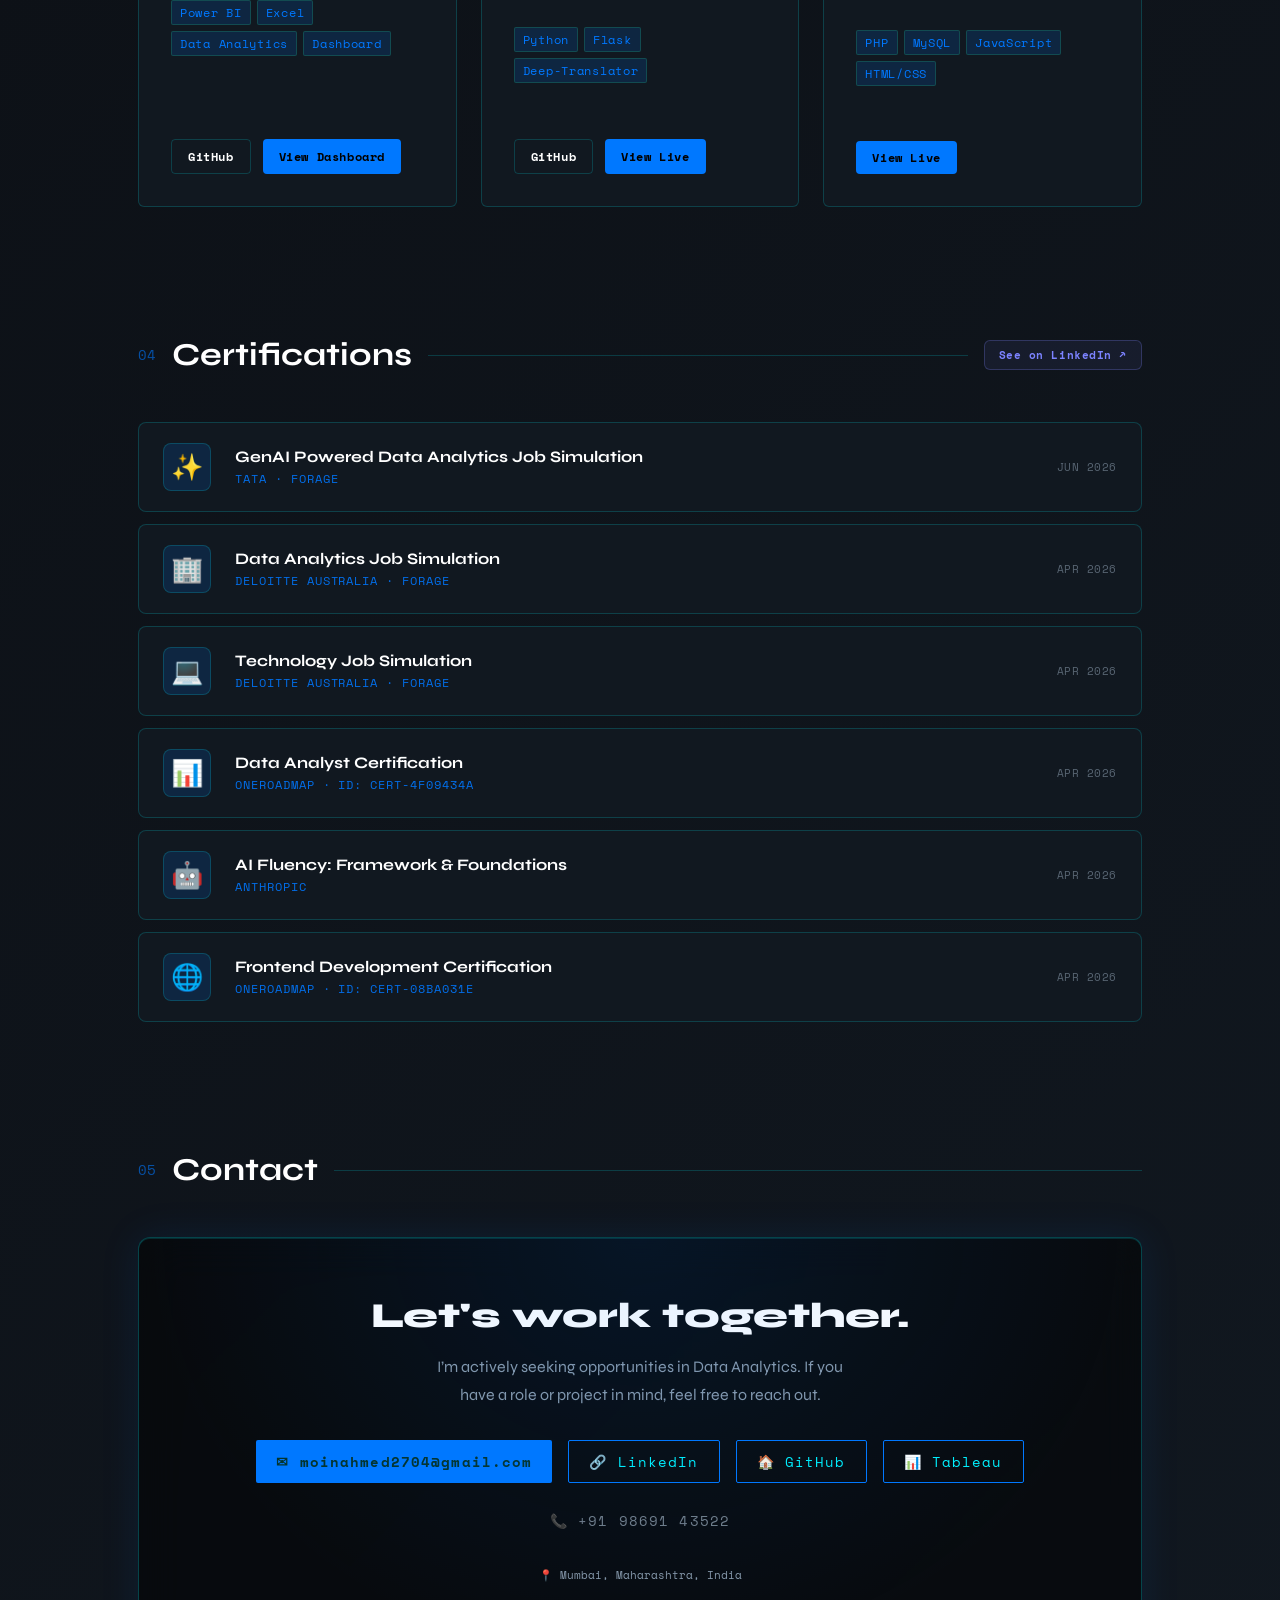
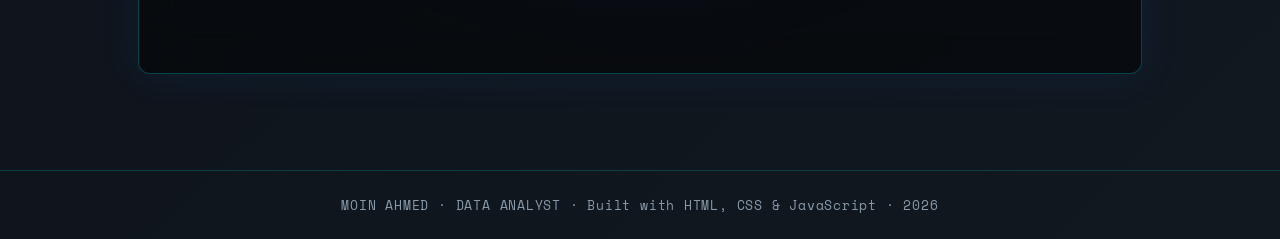
==== commit 7b70cc50: "Update index.html" ====
--- a/index.html
+++ b/index.html
@@ -60,9 +60,9 @@
           class="btn-primary">Email Me →</a>
         <a href="https://linkedin.com/in/moin-ahmed27" target="_blank" class="btn-outline">LinkedIn</a>
         <a href="https://github.com/Moin-27" target="_blank" class="btn-outline">GitHub</a>
+        <a href="https://public.tableau.com/app/profile/moin.ahmed27" target="_blank" class="btn-outline">Tableau</a>
         <a href="Moin_Ahmed_Resume.pdf" download="Moin_Ahmed_Resume.pdf" id="downloadResume" class="btn-outline">📄
           Resume</a>
-
       </div>
       <div class="hero-scroll">
         <div class="scroll-line"></div>SCROLL DOWN
@@ -209,7 +209,7 @@
           <div class="skill-type">DATA VISUALIZATION</div>
           <div class="skill-details">Data Visualization</div>
           <div class="skill-bar">
-            <div class="skill-fill" data-width="40"></div>
+            <div class="skill-fill" data-width="60"></div>
           </div>
         </div>
         <div class="skill-card reveal reveal-delay-2">
@@ -471,6 +471,7 @@
             class="contact-chip primary">✉ moinahmed2704@gmail.com</a>
           <a href="https://linkedin.com/in/moin-ahmed27" target="_blank" class="contact-chip outline">🔗 LinkedIn</a>
           <a href="https://github.com/Moin-27" target="_blank" class="contact-chip outline">🏠 GitHub</a>
+          <a href="https://public.tableau.com/app/profile/moin.ahmed27" target="_blank" class="contact-chip outline">📊 Tableau</a>
           <a href="tel:+919869143522" class="contact-chip subtle">📞 +91 98691 43522</a>
         </div>
         <p style="margin-top:1.5rem;font-family:var(--mono);font-size:11px;color:var(--muted);">📍 Mumbai, Maharashtra,
--- a/style.css
+++ b/style.css
@@ -811,6 +811,8 @@
       position: relative;
       overflow: hidden;
       transition: all 0.4s;
+      display: flex;
+      flex-direction: column;
     }
 
     .proj-card::after {
@@ -889,7 +891,8 @@
     .proj-links {
       display: flex;
       gap: 12px;
-      margin-top: 2rem;
+      margin-top: auto;
+      padding-top: 2rem;
       position: relative;
       z-index: 2;
     }
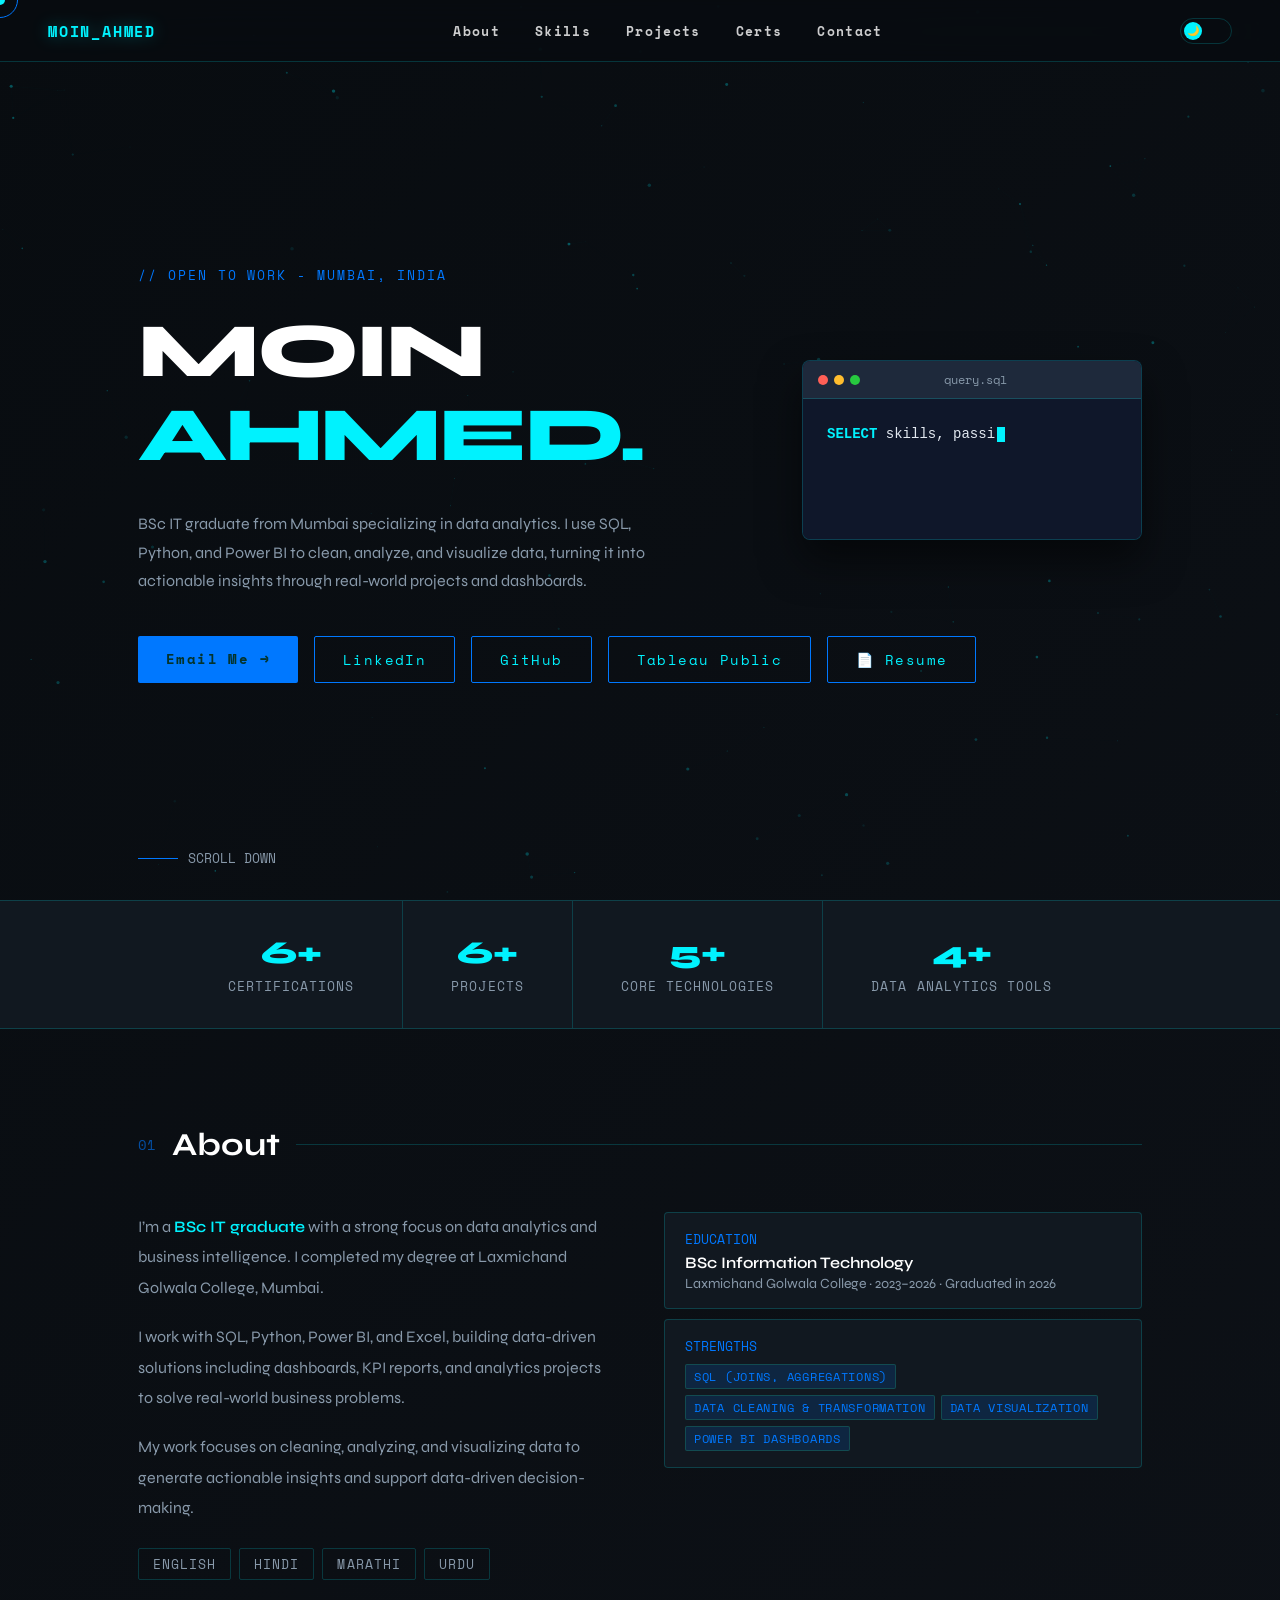
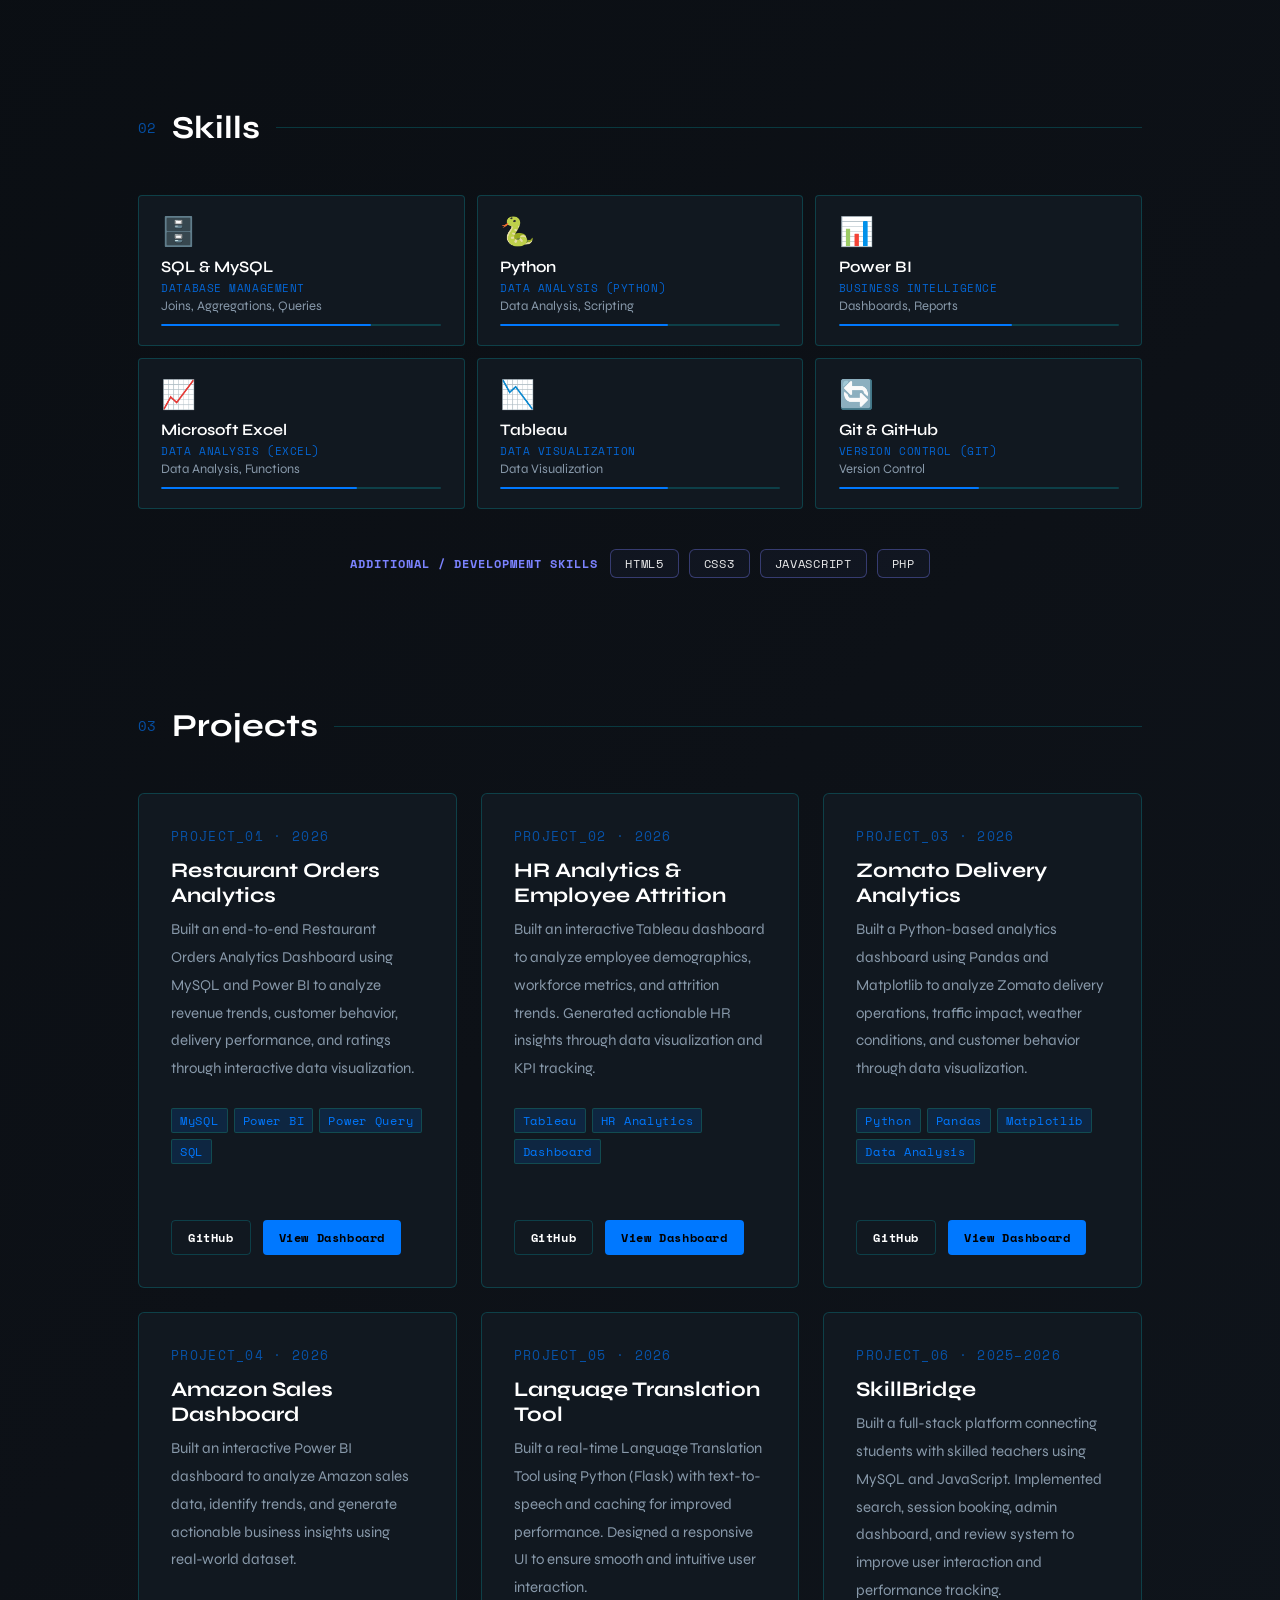
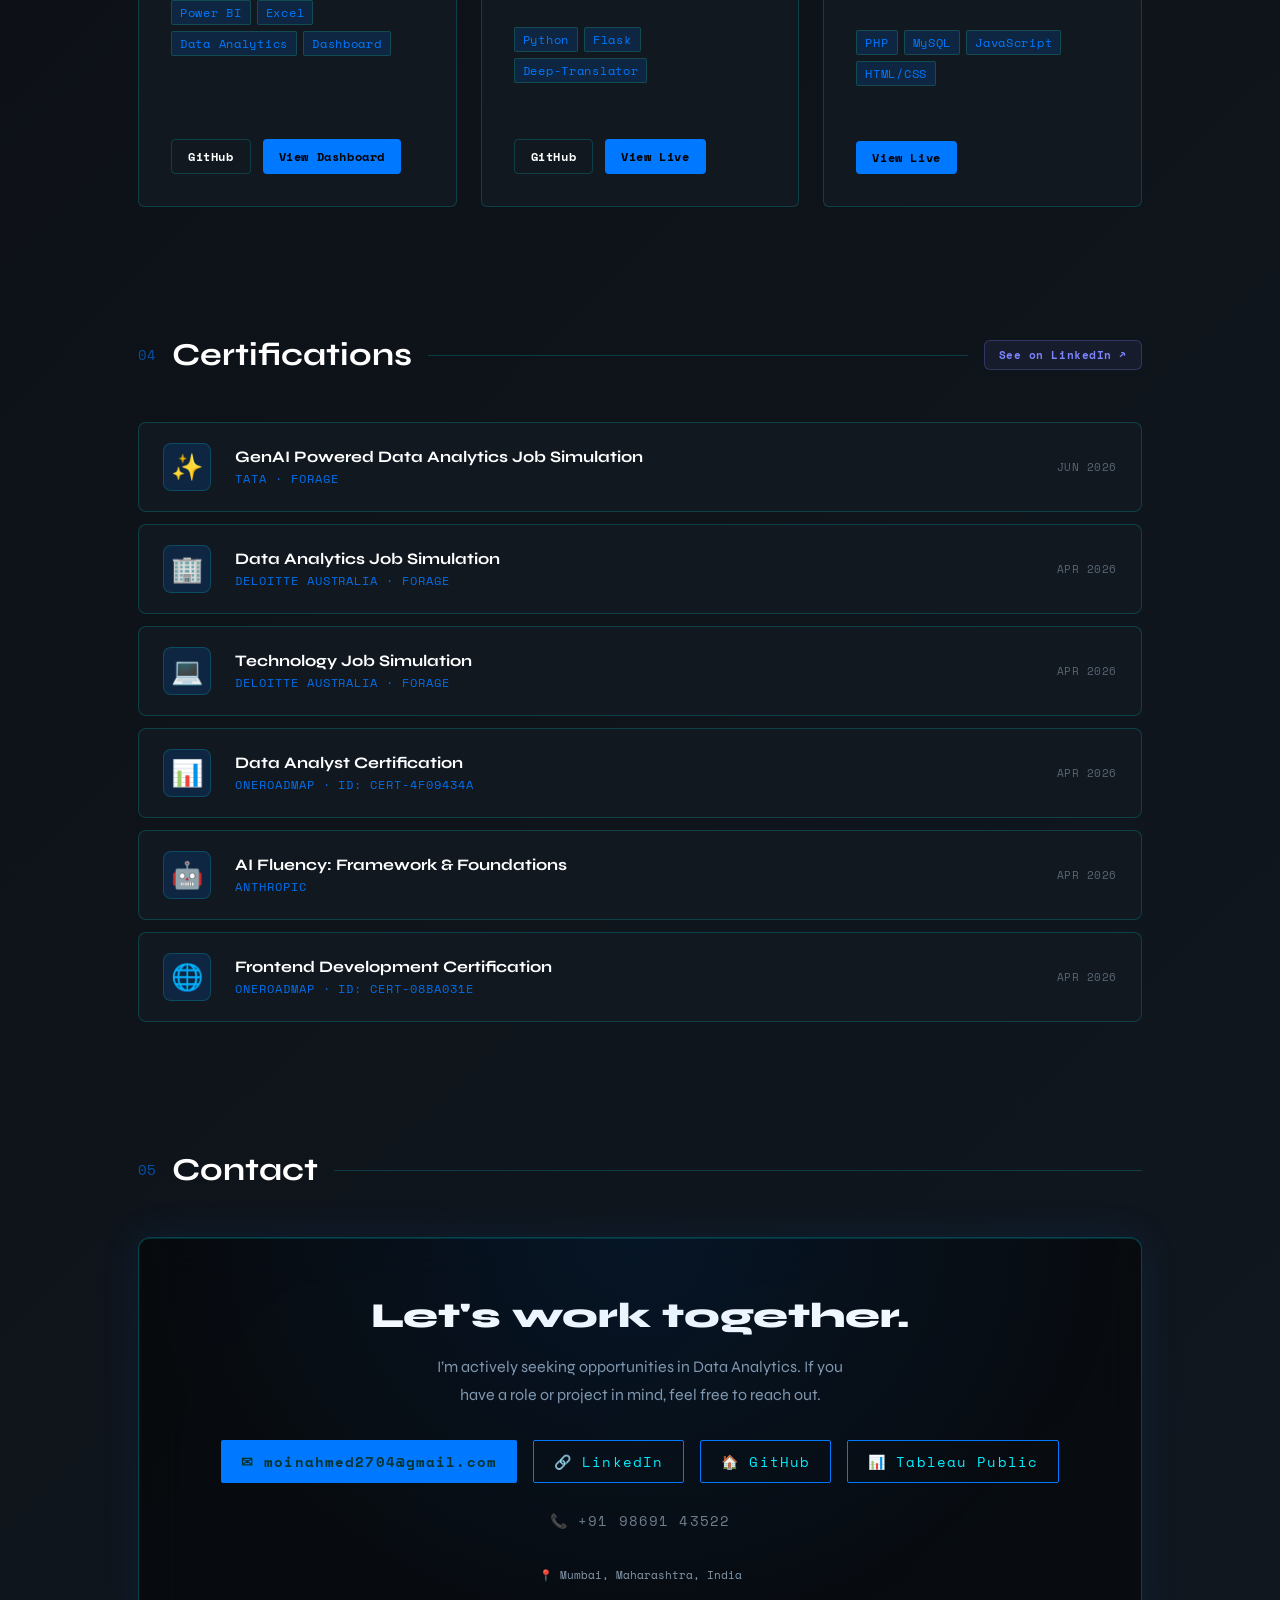
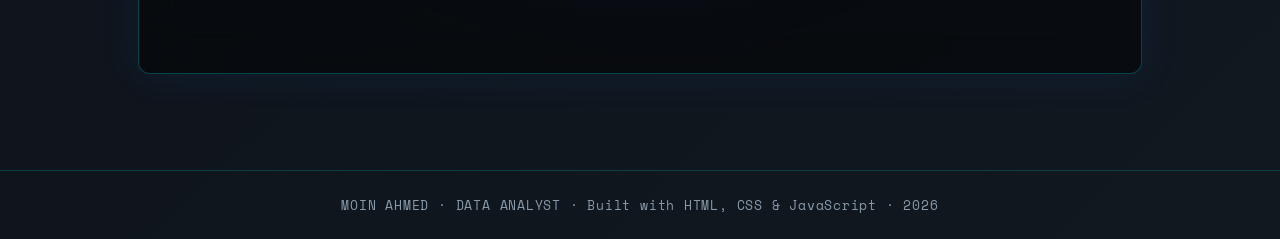
==== commit dfe17b9c: "Update index.html" ====
--- a/index.html
+++ b/index.html
@@ -60,7 +60,7 @@
           class="btn-primary">Email Me →</a>
         <a href="https://linkedin.com/in/moin-ahmed27" target="_blank" class="btn-outline">LinkedIn</a>
         <a href="https://github.com/Moin-27" target="_blank" class="btn-outline">GitHub</a>
-        <a href="https://public.tableau.com/app/profile/moin.ahmed27" target="_blank" class="btn-outline">Tableau</a>
+        <a href="https://public.tableau.com/app/profile/moin.ahmed27" target="_blank" class="btn-outline">Tableau Public</a>
         <a href="Moin_Ahmed_Resume.pdf" download="Moin_Ahmed_Resume.pdf" id="downloadResume" class="btn-outline">📄
           Resume</a>
       </div>
@@ -471,7 +471,7 @@
             class="contact-chip primary">✉ moinahmed2704@gmail.com</a>
           <a href="https://linkedin.com/in/moin-ahmed27" target="_blank" class="contact-chip outline">🔗 LinkedIn</a>
           <a href="https://github.com/Moin-27" target="_blank" class="contact-chip outline">🏠 GitHub</a>
-          <a href="https://public.tableau.com/app/profile/moin.ahmed27" target="_blank" class="contact-chip outline">📊 Tableau</a>
+          <a href="https://public.tableau.com/app/profile/moin.ahmed27" target="_blank" class="contact-chip outline">📊 Tableau Public</a>
           <a href="tel:+919869143522" class="contact-chip subtle">📞 +91 98691 43522</a>
         </div>
         <p style="margin-top:1.5rem;font-family:var(--mono);font-size:11px;color:var(--muted);">📍 Mumbai, Maharashtra,
